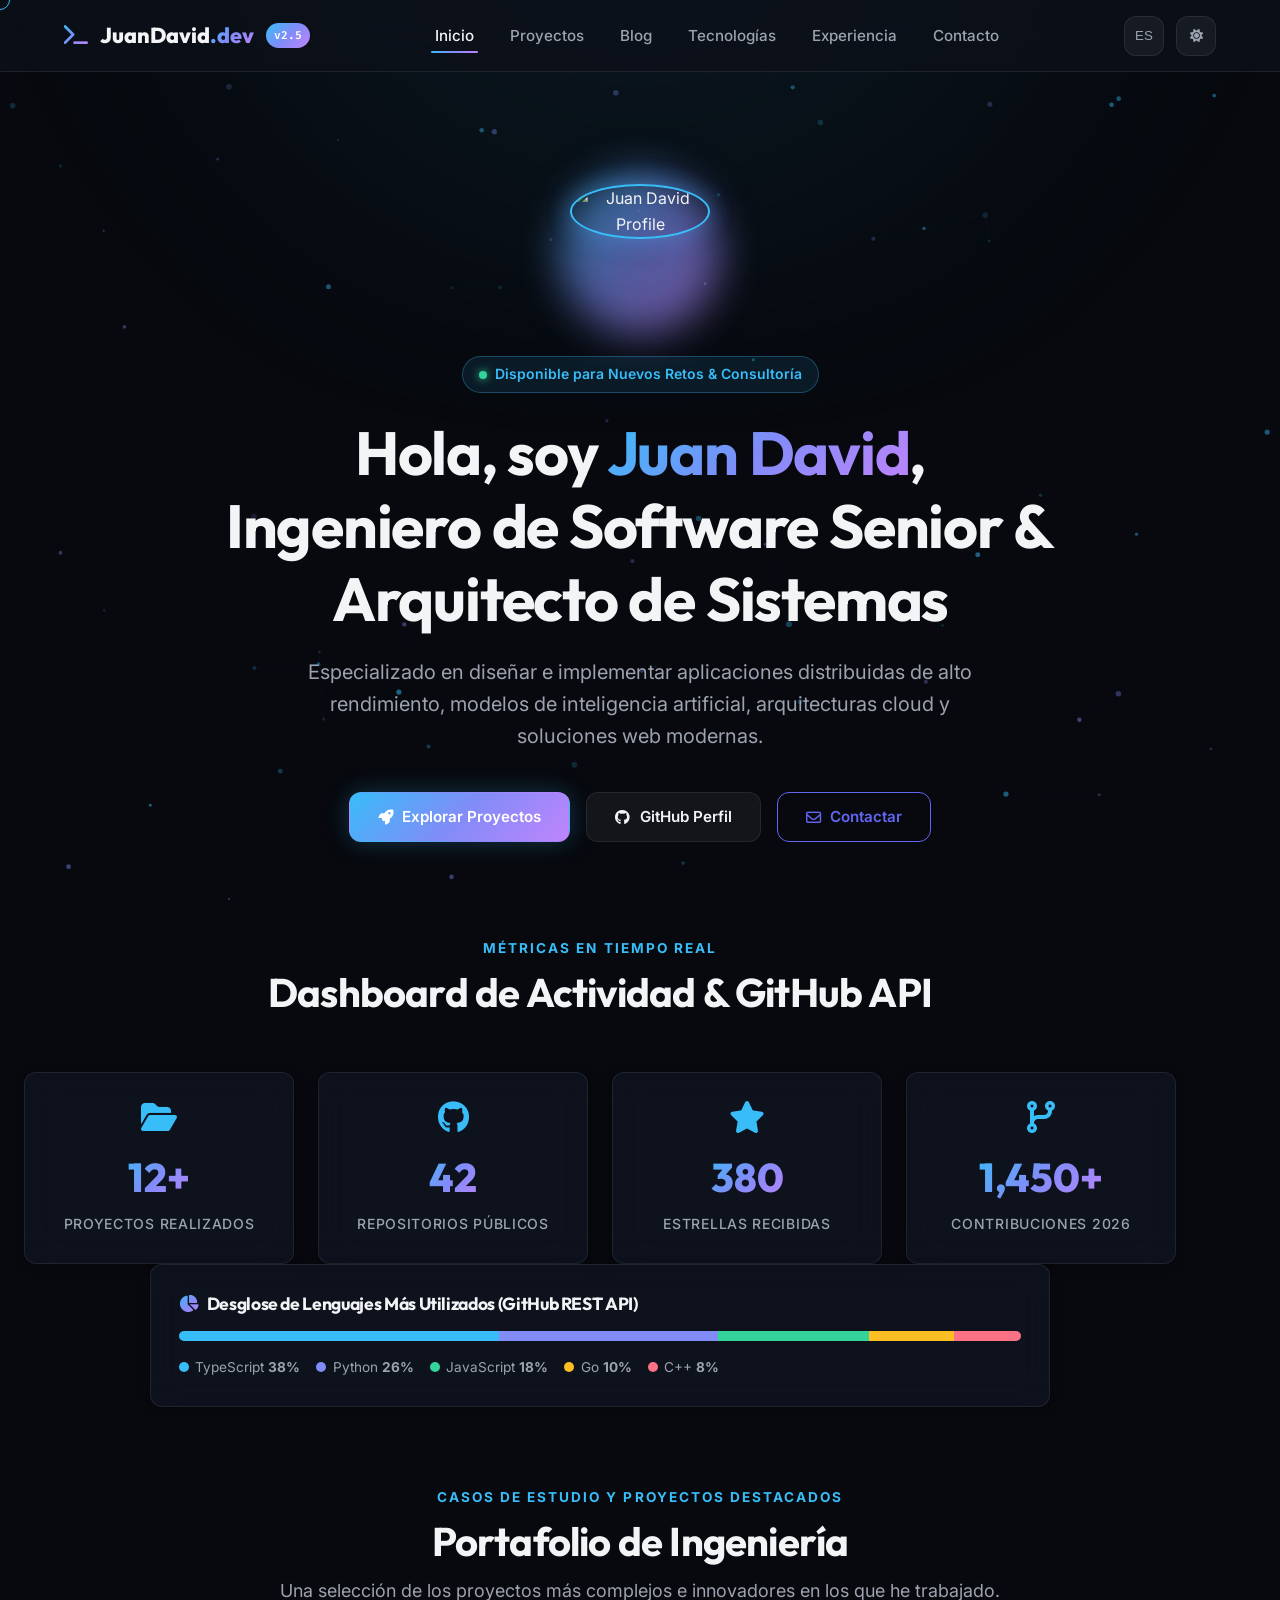
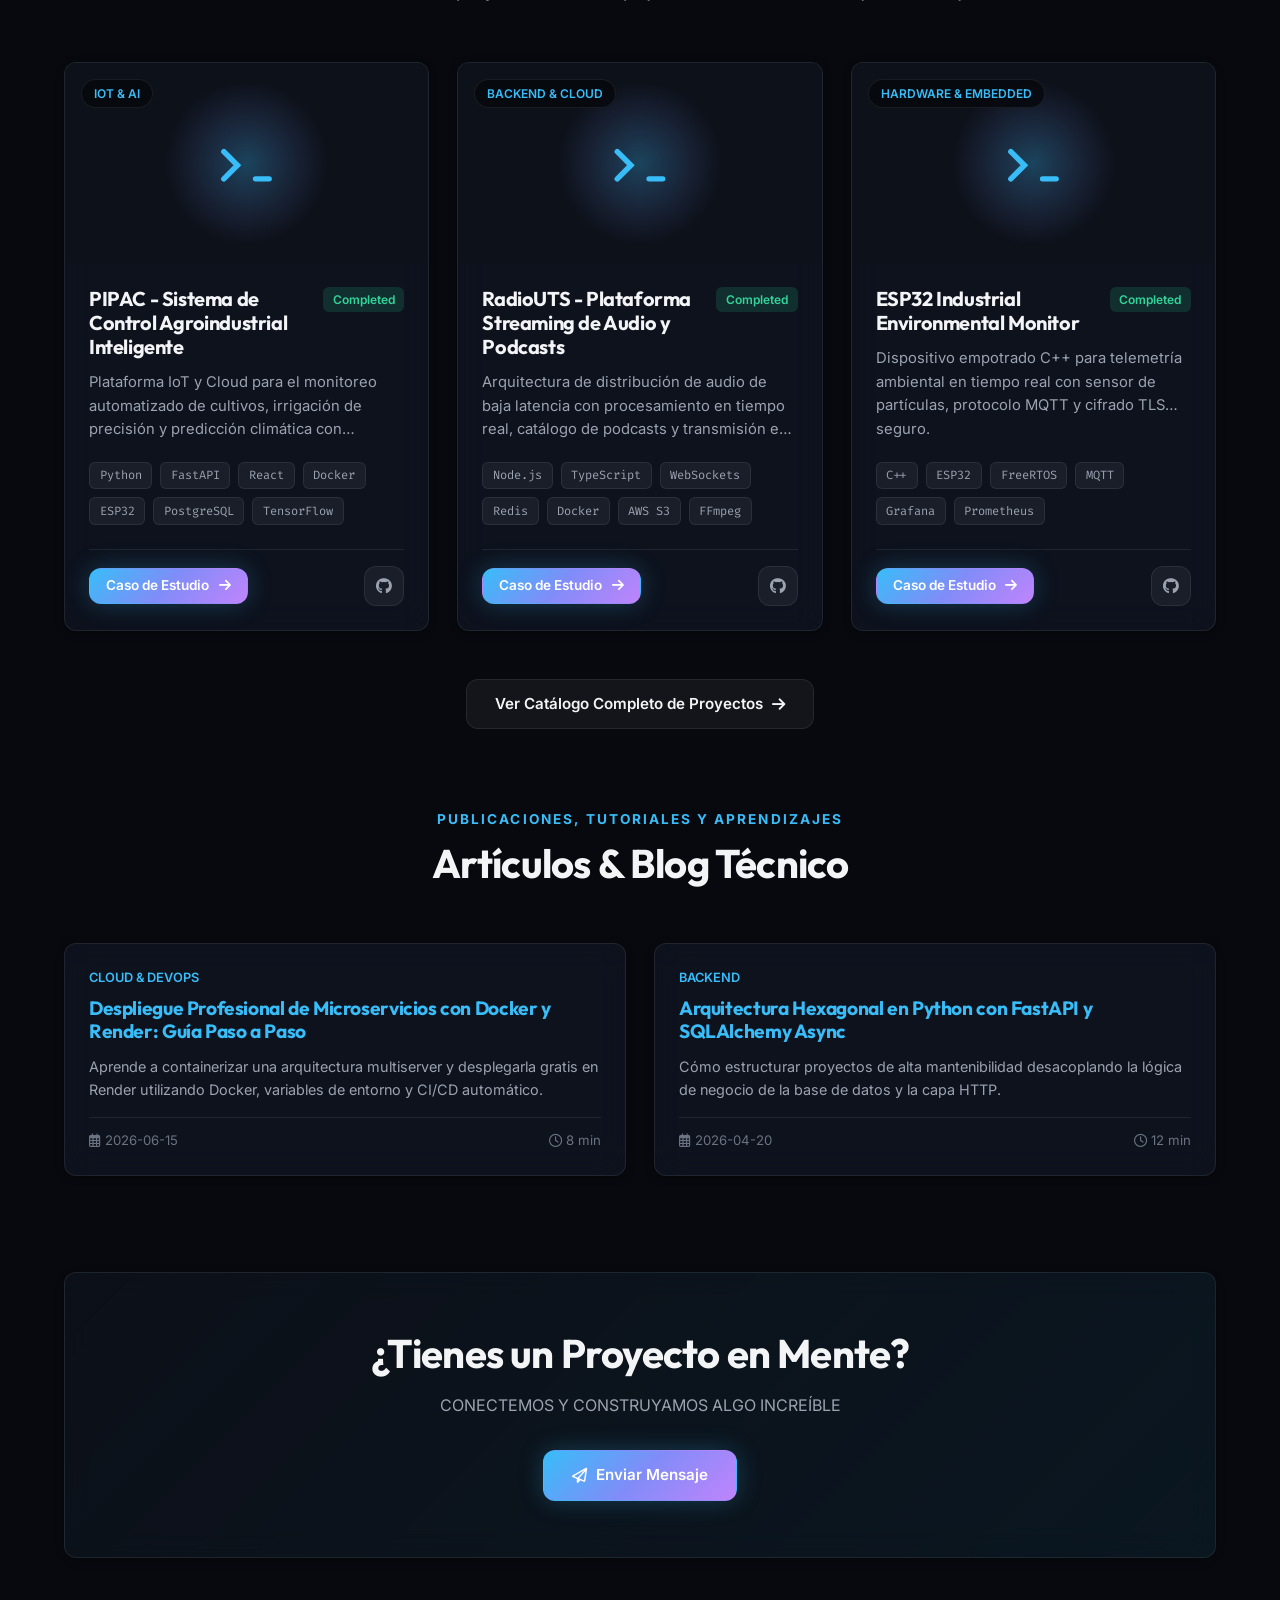
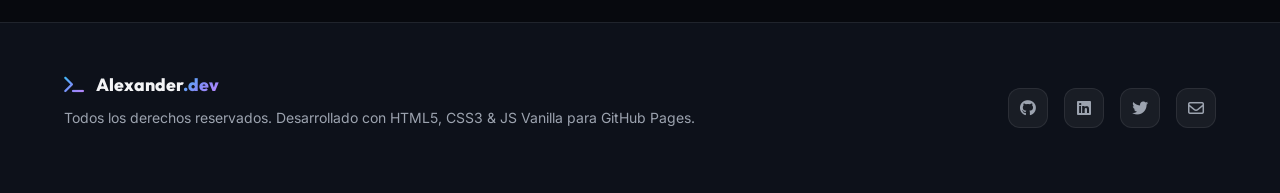
==== index.html @ 41815d00 "feat: initial release of static portfolio and tech blog for GitHub Pages" ====
<!DOCTYPE html>
<html lang="es" data-theme="dark">
<head>
  <meta charset="UTF-8">
  <meta name="viewport" content="width=device-width, initial-scale=1.0">
  <title>Juan David | Senior Software Engineer & AI Architect</title>
  <meta name="description" content="Portafolio profesional de Ingeniería de Software, Inteligencia Artificial, Desarrollo Web, Cloud y DevOps. Proyectos destacados y blog técnico.">
  <meta name="keywords" content="Software Engineer, Artificial Intelligence, Web Development, Python, FastAPI, Docker, TypeScript, GitHub Pages">
  <meta name="author" content="Juan David">
  <link rel="canonical" href="https://juandavid-dev-lang.github.io/">

  <!-- Open Graph / Social Media -->
  <meta property="og:type" content="website">
  <meta property="og:url" content="https://juandavid-dev-lang.github.io/">
  <meta property="og:title" content="Juan David | Senior Software Engineer & AI Architect">
  <meta property="og:description" content="Portafolio profesional de Ingeniería de Software, Inteligencia Artificial y Blog Técnico.">
  <meta property="og:image" content="assets/images/og-cover.png">

  <!-- Twitter Card -->
  <meta name="twitter:card" content="summary_large_image">
  <meta name="twitter:title" content="Juan David | Senior Software Engineer">
  <meta name="twitter:description" content="Portafolio profesional de Ingeniería de Software y Blog Técnico.">

  <!-- Favicon & PWA -->
  <link rel="icon" type="image/svg+xml" href="assets/images/favicon.svg">
  <link rel="manifest" href="manifest.json">
  <meta name="theme-color" content="#07090e">

  <!-- Stylesheets -->
  <link rel="stylesheet" href="assets/css/main.css">
  <link rel="stylesheet" href="assets/css/components.css">
  <link rel="stylesheet" href="assets/css/animations.css">
  <link rel="stylesheet" href="https://cdnjs.cloudflare.com/ajax/libs/font-awesome/6.5.1/css/all.min.css">
</head>
<body>
  <!-- Interactive Canvas & Glow Background -->
  <canvas id="bg-canvas"></canvas>
  <div class="aurora-bg"></div>
  <div class="custom-cursor"></div>
  <div class="reading-progress-bar"></div>

  <!-- Header / Navbar -->
  <header class="navbar">
    <div class="container">
      <a href="index.html" class="nav-brand">
        <i class="fas fa-terminal text-gradient"></i>
        <span>JuanDavid<span class="text-gradient">.dev</span></span>
        <span class="brand-badge">v2.5</span>
      </a>

      <nav>
        <ul class="nav-menu">
          <li><a href="index.html" class="nav-link active" data-i18n="nav_home">Inicio</a></li>
          <li><a href="proyectos.html" class="nav-link" data-i18n="nav_projects">Proyectos</a></li>
          <li><a href="blog.html" class="nav-link" data-i18n="nav_blog">Blog</a></li>
          <li><a href="tecnologias.html" class="nav-link" data-i18n="nav_tech">Tecnologías</a></li>
          <li><a href="experiencia.html" class="nav-link" data-i18n="nav_experience">Experiencia</a></li>
          <li><a href="contacto.html" class="nav-link" data-i18n="nav_contact">Contacto</a></li>
        </ul>
      </nav>

      <div class="nav-actions">
        <button class="icon-btn lang-toggle" aria-label="Cambiar Idioma">
          <span class="lang-code">ES</span>
        </button>
        <button class="icon-btn theme-toggle" aria-label="Cambiar Tema">
          <i class="fas fa-sun"></i>
        </button>
        <button class="icon-btn mobile-toggle" aria-label="Menú Móvil">
          <i class="fas fa-bars"></i>
        </button>
      </div>
    </div>
  </header>

  <!-- Main Content Area -->
  <main class="main-content">
    <!-- Hero Section -->
    <section class="hero container">
      <div class="hero-profile-wrapper">
        <div class="hero-avatar-glow"></div>
        <img src="https://avatars.githubusercontent.com/u/152912444?v=4" alt="Juan David Profile" class="hero-avatar">
      </div>

      <div class="hero-badge">
        <span class="status-dot"></span>
        <span data-i18n="hero_badge">Disponible para Nuevos Retos & Consultoría</span>
      </div>

      <h1>
        <span data-i18n="hero_greeting">Hola, soy</span> <span class="text-gradient">Juan David</span>,<br>
        <span data-i18n="hero_role">Ingeniero de Software Senior & Arquitecto AI</span>
      </h1>

      <p class="lead" data-i18n="hero_description">
        Especializado en diseñar e implementar aplicaciones distribuidas de alto rendimiento, modelos de inteligencia artificial, arquitecturas cloud y soluciones web modernas.
      </p>

      <div class="btn-group">
        <a href="proyectos.html" class="btn btn-primary">
          <i class="fas fa-rocket"></i>
          <span data-i18n="btn_projects">Explorar Proyectos</span>
        </a>
        <a href="https://github.com" target="_blank" rel="noopener" class="btn btn-secondary">
          <i class="fab fa-github"></i>
          <span data-i18n="btn_github">GitHub Perfil</span>
        </a>
        <a href="contacto.html" class="btn btn-outline">
          <i class="far fa-envelope"></i>
          <span data-i18n="btn_contact">Contactar</span>
        </a>
      </div>
    </section>

    <!-- Stats Dashboard Section -->
    <section class="container stats-dashboard">
      <div class="section-header reveal">
        <span class="subtitle">Métricas en Tiempo Real</span>
        <h2>Dashboard de Actividad & GitHub API</h2>
      </div>

      <div class="grid-4 mb-4">
        <div class="glass-panel stat-card glow-card reveal reveal-delay-1">
          <i class="fas fa-folder-open stat-icon"></i>
          <div class="stat-number" id="stat-projects-count">12+</div>
          <div class="stat-label" data-i18n="stats_projects">Proyectos Realizados</div>
        </div>

        <div class="glass-panel stat-card glow-card reveal reveal-delay-2">
          <i class="fab fa-github stat-icon"></i>
          <div class="stat-number" id="stat-repos-count">--</div>
          <div class="stat-label" data-i18n="stats_repos">Repositorios Públicos</div>
        </div>

        <div class="glass-panel stat-card glow-card reveal reveal-delay-3">
          <i class="fas fa-star stat-icon"></i>
          <div class="stat-number" id="stat-stars-count">--</div>
          <div class="stat-label">Estrellas Recibidas</div>
        </div>

        <div class="glass-panel stat-card glow-card reveal">
          <i class="fas fa-code-branch stat-icon"></i>
          <div class="stat-number">1,450+</div>
          <div class="stat-label" data-i18n="stats_contributions">Contribuciones 2026</div>
        </div>
      </div>

      <!-- Language Chart Widget -->
      <div class="glass-panel reveal" style="padding: 1.75rem; max-width: 900px; margin: 0 auto;">
        <h3 style="font-size: 1.1rem; margin-bottom: 1rem; display: flex; align-items: center; gap: 0.5rem;">
          <i class="fas fa-chart-pie text-gradient"></i>
          Desglose de Lenguajes Más Utilizados (GitHub REST API)
        </h3>
        <div id="github-lang-chart">
          <div style="text-align: center; color: var(--text-muted); padding: 1rem;">Cargando datos de GitHub API...</div>
        </div>
      </div>
    </section>

    <!-- Featured Projects Section -->
    <section class="container" style="margin-top: 5rem;">
      <div class="section-header reveal">
        <span class="subtitle" data-i18n="projects_subtitle">CASOS DE ESTUDIO Y PROYECTOS DESTACADOS</span>
        <h2 data-i18n="projects_title">Proyectos Destacados</h2>
        <p>Una selección de los proyectos más complejos e innovadores en los que he trabajado.</p>
      </div>

      <div id="featured-projects-container" class="grid-3">
        <!-- Rendered by app.js -->
      </div>

      <div style="text-align: center; margin-top: 3rem;">
        <a href="proyectos.html" class="btn btn-secondary">
          <span>Ver Catálogo Completo de Proyectos</span>
          <i class="fas fa-arrow-right"></i>
        </a>
      </div>
    </section>

    <!-- Recent Blog Articles Section -->
    <section class="container" style="margin-top: 5rem;">
      <div class="section-header reveal">
        <span class="subtitle" data-i18n="blog_subtitle">PUBLICACIONES, TUTORIALES Y APRENDIZAJES</span>
        <h2 data-i18n="blog_title">Últimos Artículos Técnicos</h2>
      </div>

      <div id="recent-posts-container" class="grid-3">
        <!-- Rendered by app.js -->
      </div>
    </section>

    <!-- Contact Teaser Section -->
    <section class="container" style="margin-top: 6rem;">
      <div class="glass-panel glow-card reveal" style="padding: 3.5rem 2rem; text-align: center; background: linear-gradient(135deg, rgba(13,17,26,0.9), rgba(56,189,248,0.08));">
        <h2 style="margin-bottom: 1rem;" data-i18n="contact_title">¿Tienes un Proyecto en Mente?</h2>
        <p style="max-width: 600px; margin: 0 auto 2rem auto;" data-i18n="contact_subtitle">
          Estoy disponible para consultoría técnica, desarrollo de arquitectura de software y colaboraciones.
        </p>
        <a href="contacto.html" class="btn btn-primary">
          <i class="far fa-paper-plane"></i>
          <span>Enviar Mensaje</span>
        </a>
      </div>
    </section>
  </main>

  <!-- Footer -->
  <footer class="footer">
    <div class="container footer-content">
      <div>
        <a href="index.html" class="nav-brand" style="font-size: 1.1rem;">
          <i class="fas fa-terminal text-gradient"></i>
          <span>Alexander<span class="text-gradient">.dev</span></span>
        </a>
        <p style="font-size: 0.875rem; margin-top: 0.5rem;" data-i18n="footer_rights">
          Todos los derechos reservados. Desarrollado con HTML5, CSS3 & JS Vanilla para GitHub Pages.
        </p>
      </div>

      <div class="social-links">
        <a href="https://github.com" target="_blank" class="icon-btn" aria-label="GitHub"><i class="fab fa-github"></i></a>
        <a href="https://linkedin.com" target="_blank" class="icon-btn" aria-label="LinkedIn"><i class="fab fa-linkedin"></i></a>
        <a href="https://twitter.com" target="_blank" class="icon-btn" aria-label="Twitter"><i class="fab fa-twitter"></i></a>
        <a href="mailto:alexander.dev@example.com" class="icon-btn" aria-label="Email"><i class="far fa-envelope"></i></a>
      </div>
    </div>
  </footer>

  <button class="back-to-top" aria-label="Volver arriba">
    <i class="fas fa-arrow-up"></i>
  </button>

  <!-- Scripts -->
  <script src="https://cdn.jsdelivr.net/npm/marked/marked.min.js"></script>
  <script src="assets/js/config.js"></script>
  <script src="assets/js/theme.js"></script>
  <script src="assets/js/i18n.js"></script>
  <script src="assets/js/particles.js"></script>
  <script src="assets/js/github-api.js"></script>
  <script src="assets/js/content-loader.js"></script>
  <script src="assets/js/search-filter.js"></script>
  <script src="assets/js/ui-effects.js"></script>
  <script src="assets/js/app.js"></script>
</body>
</html>
---- assets/css/main.css ----
/* ==========================================================================
   Antigravity Engine - Main Design System & Tokens
   Inspirado en Vercel, Raycast, Linear & GitHub
   ========================================================================== */

/* --- Fonts Import --- */
@import url('https://fonts.googleapis.com/css2?family=Fira+Code:wght@400;500;600&family=Inter:wght@300;400;500;600;700;800&family=Outfit:wght@400;600;700;800&display=swap');

/* --- Root Color Palette & Variables --- */
:root {
  /* Colors - Dark Mode (Default) */
  --bg-primary: #07090e;
  --bg-secondary: #0d111a;
  --bg-tertiary: #141a29;
  --bg-card: rgba(17, 24, 39, 0.65);
  --bg-card-hover: rgba(26, 36, 56, 0.85);
  --bg-glass: rgba(13, 17, 26, 0.75);
  
  --text-primary: #f3f4f6;
  --text-secondary: #9ca3af;
  --text-muted: #6b7280;
  --text-inverse: #0b0f19;

  --accent-cyan: #38bdf8;
  --accent-purple: #818cf8;
  --accent-indigo: #6366f1;
  --accent-emerald: #34d399;
  --accent-amber: #fbbf24;
  --accent-rose: #fb7185;

  /* Gradients */
  --gradient-brand: linear-gradient(135deg, #38bdf8 0%, #818cf8 50%, #c084fc 100%);
  --gradient-aurora: linear-gradient(135deg, rgba(56, 189, 248, 0.15), rgba(129, 140, 248, 0.15), rgba(192, 132, 252, 0.1));
  --gradient-dark: linear-gradient(180deg, rgba(13, 17, 26, 0.9) 0%, rgba(7, 9, 14, 0.95) 100%);
  --gradient-glow: radial-gradient(circle at 50% 0%, rgba(56, 189, 248, 0.25), transparent 70%);

  /* Borders & Shadows */
  --border-color: rgba(255, 255, 255, 0.08);
  --border-hover: rgba(56, 189, 248, 0.4);
  --border-accent: rgba(129, 140, 248, 0.3);
  
  --shadow-sm: 0 2px 8px rgba(0, 0, 0, 0.3);
  --shadow-md: 0 8px 24px rgba(0, 0, 0, 0.4);
  --shadow-lg: 0 16px 40px rgba(0, 0, 0, 0.5);
  --shadow-glow: 0 0 25px rgba(56, 189, 248, 0.25);
  --shadow-purple-glow: 0 0 30px rgba(129, 140, 248, 0.2);

  /* Typography */
  --font-sans: 'Inter', system-ui, -apple-system, BlinkMacSystemFont, 'Segoe UI', Roboto, sans-serif;
  --font-heading: 'Outfit', var(--font-sans);
  --font-mono: 'Fira Code', monospace;

  /* Transitions & Spacing */
  --transition-fast: 0.15s cubic-bezier(0.4, 0, 0.2, 1);
  --transition-normal: 0.3s cubic-bezier(0.4, 0, 0.2, 1);
  --transition-slow: 0.5s cubic-bezier(0.4, 0, 0.2, 1);

  --radius-sm: 6px;
  --radius-md: 12px;
  --radius-lg: 20px;
  --radius-full: 9999px;

  --max-width: 1200px;
  --header-height: 72px;
}

/* Light Theme Overrides */
[data-theme="light"] {
  --bg-primary: #f8fafc;
  --bg-secondary: #f1f5f9;
  --bg-tertiary: #e2e8f0;
  --bg-card: rgba(255, 255, 255, 0.85);
  --bg-card-hover: rgba(255, 255, 255, 0.98);
  --bg-glass: rgba(255, 255, 255, 0.85);

  --text-primary: #0f172a;
  --text-secondary: #475569;
  --text-muted: #64748b;
  --text-inverse: #f8fafc;

  --border-color: rgba(0, 0, 0, 0.08);
  --border-hover: rgba(56, 189, 248, 0.6);
  --shadow-sm: 0 2px 8px rgba(0, 0, 0, 0.05);
  --shadow-md: 0 8px 24px rgba(0, 0, 0, 0.08);
  --shadow-lg: 0 16px 40px rgba(0, 0, 0, 0.12);
  --shadow-glow: 0 0 25px rgba(56, 189, 248, 0.15);
}

/* --- Global Reset --- */
*, *::before, *::after {
  box-sizing: border-box;
  margin: 0;
  padding: 0;
}

html {
  scroll-behavior: smooth;
  font-size: 16px;
  -webkit-text-size-adjust: 100%;
}

body {
  font-family: var(--font-sans);
  background-color: var(--bg-primary);
  color: var(--text-primary);
  line-height: 1.6;
  overflow-x: hidden;
  min-height: 100vh;
  display: flex;
  flex-direction: column;
  transition: background-color var(--transition-normal), color var(--transition-normal);
}

/* Custom Scrollbar */
::-webkit-scrollbar {
  width: 8px;
  height: 8px;
}

::-webkit-scrollbar-track {
  background: var(--bg-primary);
}

::-webkit-scrollbar-thumb {
  background: var(--bg-tertiary);
  border-radius: var(--radius-full);
}

::-webkit-scrollbar-thumb:hover {
  background: var(--accent-indigo);
}

/* Focus styles for accessibility (WCAG AA) */
:focus-visible {
  outline: 2px solid var(--accent-cyan);
  outline-offset: 4px;
}

/* --- Layout Containers --- */
.container {
  width: 100%;
  max-width: var(--max-width);
  margin: 0 auto;
  padding: 0 1.5rem;
}

.main-content {
  flex: 1;
  padding-top: calc(var(--header-height) + 2rem);
  padding-bottom: 4rem;
}

/* --- Typography --- */
h1, h2, h3, h4, h5, h6 {
  font-family: var(--font-heading);
  font-weight: 700;
  line-height: 1.2;
  color: var(--text-primary);
  letter-spacing: -0.02em;
}

h1 { font-size: clamp(2.2rem, 5vw, 3.8rem); }
h2 { font-size: clamp(1.75rem, 3.5vw, 2.5rem); }
h3 { font-size: clamp(1.3rem, 2.5vw, 1.75rem); }
h4 { font-size: 1.25rem; }

p {
  color: var(--text-secondary);
  margin-bottom: 1rem;
  font-size: 1rem;
}

a {
  color: var(--accent-cyan);
  text-decoration: none;
  transition: color var(--transition-fast);
}

a:hover {
  color: var(--accent-purple);
}

code, pre {
  font-family: var(--font-mono);
}

.text-gradient {
  background: var(--gradient-brand);
  -webkit-background-clip: text;
  -webkit-text-fill-color: transparent;
  background-clip: text;
}

.text-muted {
  color: var(--text-muted);
}

.section-header {
  text-align: center;
  max-width: 750px;
  margin: 0 auto 3.5rem auto;
}

.section-header .subtitle {
  text-transform: uppercase;
  letter-spacing: 0.15em;
  font-size: 0.85rem;
  font-weight: 700;
  color: var(--accent-cyan);
  margin-bottom: 0.5rem;
  display: block;
}

.section-header p {
  font-size: 1.125rem;
  margin-top: 0.75rem;
}

/* --- Glassmorphism Utilities --- */
.glass-panel {
  background: var(--bg-card);
  backdrop-filter: blur(16px);
  -webkit-backdrop-filter: blur(16px);
  border: 1px solid var(--border-color);
  border-radius: var(--radius-md);
  box-shadow: var(--shadow-sm);
  transition: border-color var(--transition-normal), box-shadow var(--transition-normal), transform var(--transition-normal);
}

.glass-panel:hover {
  border-color: var(--border-hover);
  box-shadow: var(--shadow-md), var(--shadow-glow);
}

/* Grid Layouts */
.grid-2 {
  display: grid;
  grid-template-columns: repeat(auto-fit, minmax(320px, 1fr));
  gap: 1.75rem;
}

.grid-3 {
  display: grid;
  grid-template-columns: repeat(auto-fit, minmax(300px, 1fr));
  gap: 1.75rem;
}

.grid-4 {
  display: grid;
  grid-template-columns: repeat(auto-fit, minmax(240px, 1fr));
  gap: 1.5rem;
}

/* Responsive adjustments */
@media (max-width: 768px) {
  :root {
    --header-height: 64px;
  }
  .container {
    padding: 0 1rem;
  }
  .grid-2, .grid-3, .grid-4 {
    grid-template-columns: 1fr;
  }
}
---- assets/css/components.css ----
/* ==========================================================================
   Antigravity Engine - UI Component Styles
   ========================================================================== */

/* --- Navbar / Header --- */
.navbar {
  position: fixed;
  top: 0;
  left: 0;
  width: 100%;
  height: var(--header-height);
  z-index: 1000;
  background: var(--bg-glass);
  backdrop-filter: blur(20px);
  -webkit-backdrop-filter: blur(20px);
  border-bottom: 1px solid var(--border-color);
  transition: all var(--transition-normal);
}

.navbar .container {
  display: flex;
  align-items: center;
  justify-content: space-between;
  height: 100%;
}

.nav-brand {
  display: flex;
  align-items: center;
  gap: 0.75rem;
  font-family: var(--font-heading);
  font-weight: 800;
  font-size: 1.35rem;
  color: var(--text-primary);
}

.nav-brand .brand-badge {
  background: var(--gradient-brand);
  color: #fff;
  font-size: 0.7rem;
  padding: 0.2rem 0.5rem;
  border-radius: var(--radius-full);
  font-family: var(--font-mono);
  font-weight: 600;
}

.nav-menu {
  display: flex;
  align-items: center;
  gap: 1.75rem;
  list-style: none;
}

.nav-link {
  color: var(--text-secondary);
  font-weight: 500;
  font-size: 0.95rem;
  padding: 0.5rem 0.25rem;
  position: relative;
  transition: color var(--transition-fast);
}

.nav-link:hover, .nav-link.active {
  color: var(--text-primary);
}

.nav-link::after {
  content: '';
  position: absolute;
  bottom: 0;
  left: 0;
  width: 0%;
  height: 2px;
  background: var(--gradient-brand);
  transition: width var(--transition-fast);
  border-radius: var(--radius-full);
}

.nav-link.active::after, .nav-link:hover::after {
  width: 100%;
}

.nav-actions {
  display: flex;
  align-items: center;
  gap: 0.75rem;
}

.icon-btn {
  background: rgba(255, 255, 255, 0.05);
  border: 1px solid var(--border-color);
  color: var(--text-secondary);
  width: 40px;
  height: 40px;
  border-radius: var(--radius-md);
  display: flex;
  align-items: center;
  justify-content: center;
  cursor: pointer;
  transition: all var(--transition-fast);
}

.icon-btn:hover {
  background: rgba(255, 255, 255, 0.1);
  color: var(--accent-cyan);
  border-color: var(--border-hover);
  transform: translateY(-2px);
}

.mobile-toggle {
  display: none;
}

/* --- Hero Section --- */
.hero {
  padding: 5rem 0 3rem 0;
  position: relative;
  overflow: hidden;
  text-align: center;
}

.hero-profile-wrapper {
  position: relative;
  width: 140px;
  height: 140px;
  margin: 0 auto 2rem auto;
}

.hero-avatar {
  width: 100%;
  height: 100%;
  border-radius: 50%;
  object-fit: cover;
  border: 2px solid var(--accent-cyan);
  box-shadow: var(--shadow-glow), var(--shadow-purple-glow);
  position: relative;
  z-index: 2;
}

.hero-avatar-glow {
  position: absolute;
  top: -10px;
  left: -10px;
  right: -10px;
  bottom: -10px;
  border-radius: 50%;
  background: var(--gradient-brand);
  filter: blur(20px);
  opacity: 0.6;
  z-index: 1;
  animation: pulse-glow 4s ease-in-out infinite alternate;
}

.hero-badge {
  display: inline-flex;
  align-items: center;
  gap: 0.5rem;
  padding: 0.4rem 1rem;
  background: rgba(56, 189, 248, 0.1);
  border: 1px solid rgba(56, 189, 248, 0.3);
  border-radius: var(--radius-full);
  color: var(--accent-cyan);
  font-size: 0.875rem;
  font-weight: 600;
  margin-bottom: 1.5rem;
}

.hero-badge .status-dot {
  width: 8px;
  height: 8px;
  background-color: var(--accent-emerald);
  border-radius: 50%;
  box-shadow: 0 0 8px var(--accent-emerald);
  animation: pulse 2s infinite;
}

.hero h1 {
  max-width: 900px;
  margin: 0 auto 1.25rem auto;
}

.hero p.lead {
  font-size: 1.25rem;
  max-width: 720px;
  margin: 0 auto 2.5rem auto;
  color: var(--text-secondary);
}

.btn-group {
  display: flex;
  align-items: center;
  justify-content: center;
  gap: 1rem;
  flex-wrap: wrap;
}

/* --- Buttons --- */
.btn {
  display: inline-flex;
  align-items: center;
  justify-content: center;
  gap: 0.6rem;
  padding: 0.75rem 1.75rem;
  border-radius: var(--radius-md);
  font-weight: 600;
  font-size: 0.95rem;
  cursor: pointer;
  transition: all var(--transition-fast);
  border: 1px solid transparent;
}

.btn-primary {
  background: var(--gradient-brand);
  color: #fff;
  box-shadow: var(--shadow-glow);
}

.btn-primary:hover {
  transform: translateY(-2px);
  box-shadow: 0 0 35px rgba(56, 189, 248, 0.45);
  color: #fff;
}

.btn-secondary {
  background: rgba(255, 255, 255, 0.05);
  border-color: var(--border-color);
  color: var(--text-primary);
}

.btn-secondary:hover {
  background: rgba(255, 255, 255, 0.1);
  border-color: var(--border-hover);
  color: var(--accent-cyan);
  transform: translateY(-2px);
}

.btn-outline {
  background: transparent;
  border-color: var(--accent-indigo);
  color: var(--accent-indigo);
}

.btn-outline:hover {
  background: var(--accent-indigo);
  color: #fff;
}

.btn-sm {
  padding: 0.4rem 1rem;
  font-size: 0.85rem;
}

/* --- Project Cards & Repo Cards --- */
.project-card {
  position: relative;
  display: flex;
  flex-direction: column;
  height: 100%;
  overflow: hidden;
  border-radius: var(--radius-md);
}

.project-thumbnail {
  position: relative;
  width: 100%;
  height: 200px;
  overflow: hidden;
  background: var(--bg-tertiary);
}

.project-thumbnail img {
  width: 100%;
  height: 100%;
  object-fit: cover;
  transition: transform var(--transition-slow);
}

.project-card:hover .project-thumbnail img {
  transform: scale(1.06);
}

.project-category-tag {
  position: absolute;
  top: 1rem;
  left: 1rem;
  background: rgba(7, 9, 14, 0.85);
  backdrop-filter: blur(8px);
  border: 1px solid var(--border-color);
  color: var(--accent-cyan);
  padding: 0.25rem 0.75rem;
  border-radius: var(--radius-full);
  font-size: 0.75rem;
  font-weight: 600;
  text-transform: uppercase;
}

.project-content {
  padding: 1.5rem;
  display: flex;
  flex-direction: column;
  flex: 1;
}

.project-header {
  display: flex;
  align-items: flex-start;
  justify-content: space-between;
  gap: 1rem;
  margin-bottom: 0.75rem;
}

.project-title {
  font-size: 1.25rem;
  font-weight: 700;
  color: var(--text-primary);
}

.project-status {
  font-size: 0.75rem;
  padding: 0.2rem 0.6rem;
  border-radius: var(--radius-sm);
  font-weight: 600;
}

.status-completed { background: rgba(52, 211, 153, 0.15); color: var(--accent-emerald); }
.status-in-progress { background: rgba(251, 191, 36, 0.15); color: var(--accent-amber); }

.project-description {
  font-size: 0.925rem;
  color: var(--text-secondary);
  margin-bottom: 1.25rem;
  flex: 1;
  display: -webkit-box;
  -webkit-line-clamp: 3;
  -webkit-box-orient: vertical;
  overflow: hidden;
}

.project-tech-stack {
  display: flex;
  flex-wrap: wrap;
  gap: 0.5rem;
  margin-bottom: 1.5rem;
}

.tech-badge {
  background: rgba(255, 255, 255, 0.05);
  border: 1px solid var(--border-color);
  color: var(--text-secondary);
  font-size: 0.75rem;
  padding: 0.2rem 0.6rem;
  border-radius: var(--radius-sm);
  font-family: var(--font-mono);
}

.project-footer {
  display: flex;
  align-items: center;
  justify-content: space-between;
  padding-top: 1rem;
  border-top: 1px solid var(--border-color);
}

/* --- Stats Dashboard Component --- */
.stats-dashboard {
  margin: 3rem 0;
}

.stat-card {
  padding: 1.75rem;
  text-align: center;
  display: flex;
  flex-direction: column;
  align-items: center;
}

.stat-icon {
  font-size: 2rem;
  color: var(--accent-cyan);
  margin-bottom: 0.75rem;
}

.stat-number {
  font-size: 2.5rem;
  font-weight: 800;
  font-family: var(--font-heading);
  background: var(--gradient-brand);
  -webkit-background-clip: text;
  -webkit-text-fill-color: transparent;
  margin-bottom: 0.25rem;
}

.stat-label {
  font-size: 0.875rem;
  color: var(--text-secondary);
  font-weight: 500;
  text-transform: uppercase;
  letter-spacing: 0.05em;
}

/* --- Search & Filters Bar --- */
.search-filter-section {
  margin-bottom: 2.5rem;
}

.search-input-wrapper {
  position: relative;
  max-width: 600px;
  margin: 0 auto 1.5rem auto;
}

.search-input {
  width: 100%;
  padding: 1rem 1.25rem 1rem 3rem;
  background: var(--bg-card);
  border: 1px solid var(--border-color);
  border-radius: var(--radius-md);
  color: var(--text-primary);
  font-size: 1rem;
  transition: all var(--transition-fast);
}

.search-input:focus {
  border-color: var(--accent-cyan);
  box-shadow: var(--shadow-glow);
}

.search-icon {
  position: absolute;
  left: 1rem;
  top: 50%;
  transform: translateY(-50%);
  color: var(--text-muted);
  font-size: 1.2rem;
}

.filter-tags-container {
  display: flex;
  align-items: center;
  justify-content: center;
  gap: 0.6rem;
  flex-wrap: wrap;
}

.filter-tag {
  background: rgba(255, 255, 255, 0.04);
  border: 1px solid var(--border-color);
  color: var(--text-secondary);
  padding: 0.4rem 1rem;
  border-radius: var(--radius-full);
  font-size: 0.85rem;
  cursor: pointer;
  transition: all var(--transition-fast);
}

.filter-tag:hover, .filter-tag.active {
  background: var(--accent-indigo);
  color: #fff;
  border-color: var(--accent-indigo);
}

/* --- Timeline Component --- */
.timeline {
  position: relative;
  max-width: 900px;
  margin: 3rem auto;
  padding-left: 2rem;
}

.timeline::before {
  content: '';
  position: absolute;
  left: 0;
  top: 0;
  bottom: 0;
  width: 2px;
  background: linear-gradient(180deg, var(--accent-cyan), var(--accent-purple), transparent);
}

.timeline-item {
  position: relative;
  margin-bottom: 2.5rem;
}

.timeline-dot {
  position: absolute;
  left: -2rem;
  top: 0.25rem;
  transform: translateX(-50%);
  width: 14px;
  height: 14px;
  border-radius: 50%;
  background: var(--accent-cyan);
  border: 3px solid var(--bg-primary);
  box-shadow: 0 0 12px var(--accent-cyan);
}

.timeline-date {
  font-family: var(--font-mono);
  font-size: 0.85rem;
  color: var(--accent-cyan);
  margin-bottom: 0.5rem;
}

/* --- Reading Progress Bar & TOC --- */
.reading-progress-bar {
  position: fixed;
  top: var(--header-height);
  left: 0;
  height: 3px;
  background: var(--gradient-brand);
  z-index: 1001;
  width: 0%;
  transition: width 0.1s ease-out;
}

.toc-container {
  padding: 1.25rem;
  border-radius: var(--radius-md);
  margin-bottom: 2rem;
}

.toc-title {
  font-size: 1rem;
  font-weight: 700;
  margin-bottom: 0.75rem;
  color: var(--text-primary);
}

.toc-list {
  list-style: none;
  display: flex;
  flex-direction: column;
  gap: 0.5rem;
}

.toc-link {
  font-size: 0.9rem;
  color: var(--text-secondary);
}

.toc-link:hover {
  color: var(--accent-cyan);
  padding-left: 0.25rem;
}

/* --- Footer --- */
.footer {
  background: var(--bg-secondary);
  border-top: 1px solid var(--border-color);
  padding: 3rem 0;
  margin-top: auto;
}

.footer-content {
  display: flex;
  align-items: center;
  justify-content: space-between;
  flex-wrap: wrap;
  gap: 1.5rem;
}

.social-links {
  display: flex;
  gap: 1rem;
}

/* Back to Top Floating Button */
.back-to-top {
  position: fixed;
  bottom: 2rem;
  right: 2rem;
  width: 44px;
  height: 44px;
  border-radius: 50%;
  background: var(--bg-card);
  border: 1px solid var(--border-color);
  color: var(--text-primary);
  display: flex;
  align-items: center;
  justify-content: center;
  cursor: pointer;
  opacity: 0;
  visibility: hidden;
  transition: all var(--transition-normal);
  z-index: 999;
}

.back-to-top.visible {
  opacity: 1;
  visibility: visible;
}

.back-to-top:hover {
  background: var(--accent-cyan);
  color: #fff;
  transform: translateY(-4px);
  box-shadow: var(--shadow-glow);
}
---- assets/css/animations.css ----
/* ==========================================================================
   Antigravity Engine - Animations & Interactive Visual Effects
   ========================================================================== */

/* --- Background Canvas for Interactive Particles --- */
#bg-canvas {
  position: fixed;
  top: 0;
  left: 0;
  width: 100vw;
  height: 100vh;
  pointer-events: none;
  z-index: 0;
  opacity: 0.7;
}

/* --- Aurora Background Effect --- */
.aurora-bg {
  position: fixed;
  top: -20vh;
  left: 50%;
  transform: translateX(-50%);
  width: 120vw;
  height: 60vh;
  background: var(--gradient-glow);
  filter: blur(80px);
  opacity: 0.4;
  pointer-events: none;
  z-index: 0;
  animation: aurora-float 15s ease-in-out infinite alternate;
}

@keyframes aurora-float {
  0% { transform: translateX(-50%) translateY(0) scale(1); }
  50% { transform: translateX(-48%) translateY(30px) scale(1.08); }
  100% { transform: translateX(-52%) translateY(-20px) scale(0.95); }
}

/* --- Keyframe Animations --- */
@keyframes pulse-glow {
  0% { opacity: 0.4; transform: scale(0.98); }
  100% { opacity: 0.8; transform: scale(1.05); }
}

@keyframes pulse {
  0%, 100% { transform: scale(1); opacity: 1; }
  50% { transform: scale(1.3); opacity: 0.7; }
}

@keyframes float {
  0% { transform: translateY(0px); }
  50% { transform: translateY(-10px); }
  100% { transform: translateY(0px); }
}

.float-animation {
  animation: float 6s ease-in-out infinite;
}

/* --- Scroll Reveal Animations (Intersection Observer) --- */
.reveal {
  opacity: 0;
  transform: translateY(30px);
  transition: opacity 0.8s cubic-bezier(0.2, 0.8, 0.2, 1), transform 0.8s cubic-bezier(0.2, 0.8, 0.2, 1);
}

.reveal.active {
  opacity: 1;
  transform: translateY(0);
}

.reveal-delay-1 { transition-delay: 0.15s; }
.reveal-delay-2 { transition-delay: 0.3s; }
.reveal-delay-3 { transition-delay: 0.45s; }

/* --- Custom Cursor --- */
.custom-cursor {
  position: fixed;
  width: 20px;
  height: 20px;
  border: 1px solid var(--accent-cyan);
  border-radius: 50%;
  pointer-events: none;
  transform: translate(-50%, -50%);
  transition: width 0.2s, height 0.2s, background-color 0.2s, border-color 0.2s;
  z-index: 9999;
  display: none;
}

@media (pointer: fine) {
  .custom-cursor {
    display: block;
  }
}

.custom-cursor.hovering {
  width: 45px;
  height: 45px;
  background: rgba(56, 189, 248, 0.15);
  border-color: var(--accent-purple);
}

/* --- Card Glow Tracking Effect --- */
.glow-card {
  position: relative;
}

.glow-card::before {
  content: '';
  position: absolute;
  top: 0; left: 0; right: 0; bottom: 0;
  border-radius: inherit;
  padding: 1px;
  background: radial-gradient(400px circle at var(--mouse-x, 50%) var(--mouse-y, 50%), rgba(56, 189, 248, 0.5), transparent 80%);
  -webkit-mask: linear-gradient(#fff 0 0) content-box, linear-gradient(#fff 0 0);
  -webkit-mask-composite: xor;
  mask-composite: exclude;
  pointer-events: none;
  opacity: 0;
  transition: opacity 0.3s;
}

.glow-card:hover::before {
  opacity: 1;
}
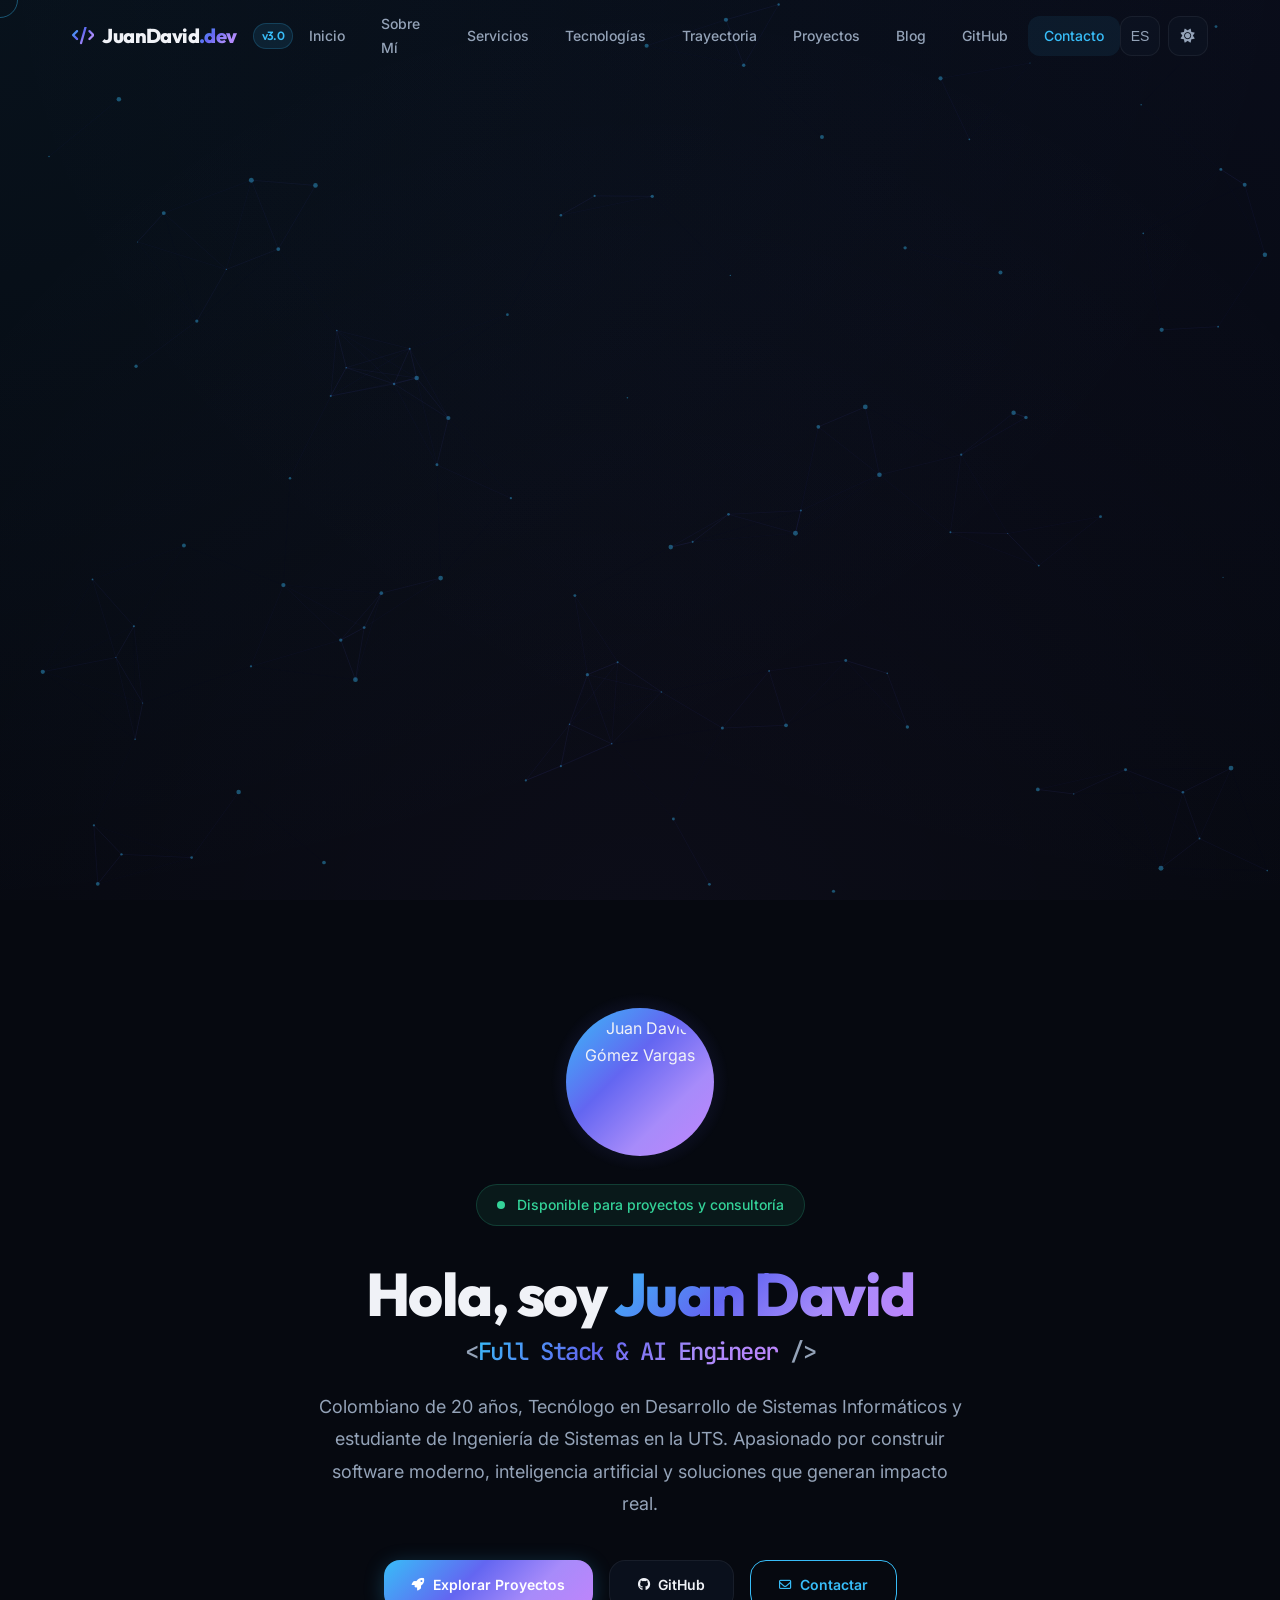
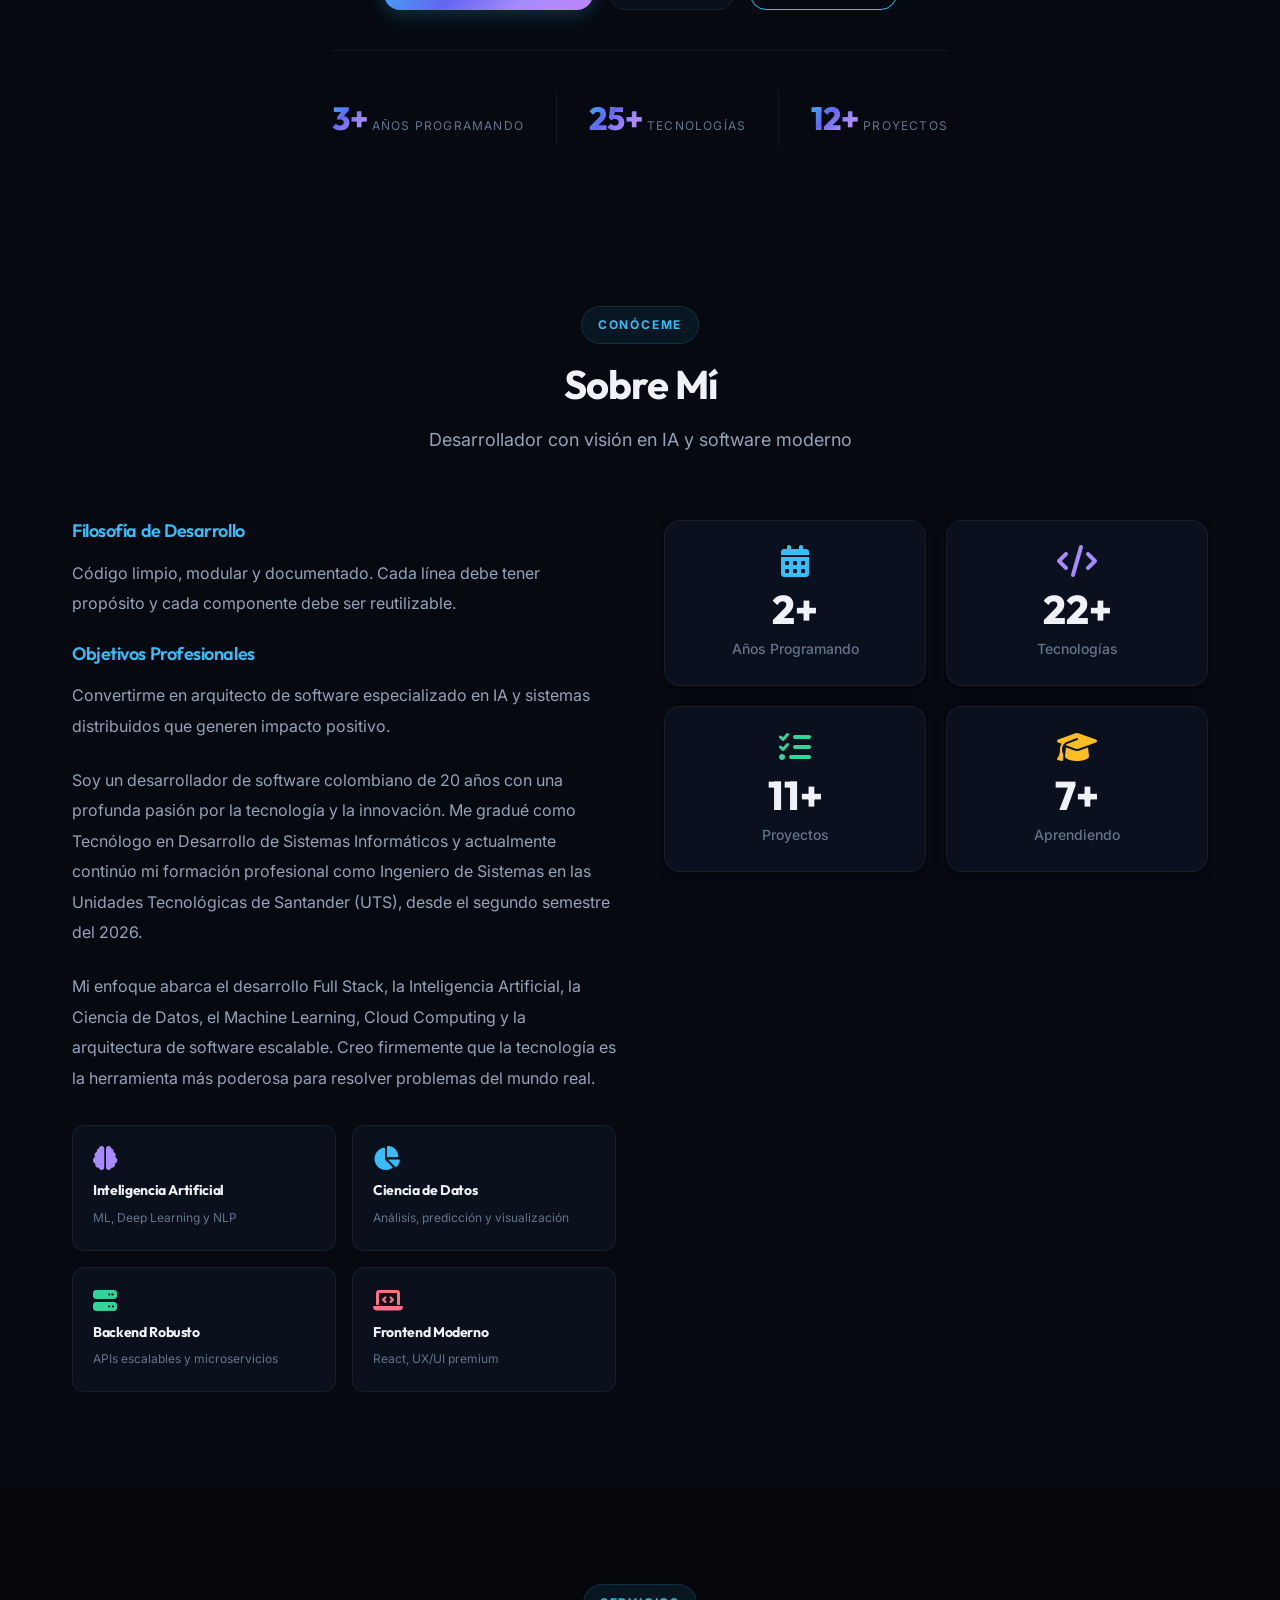
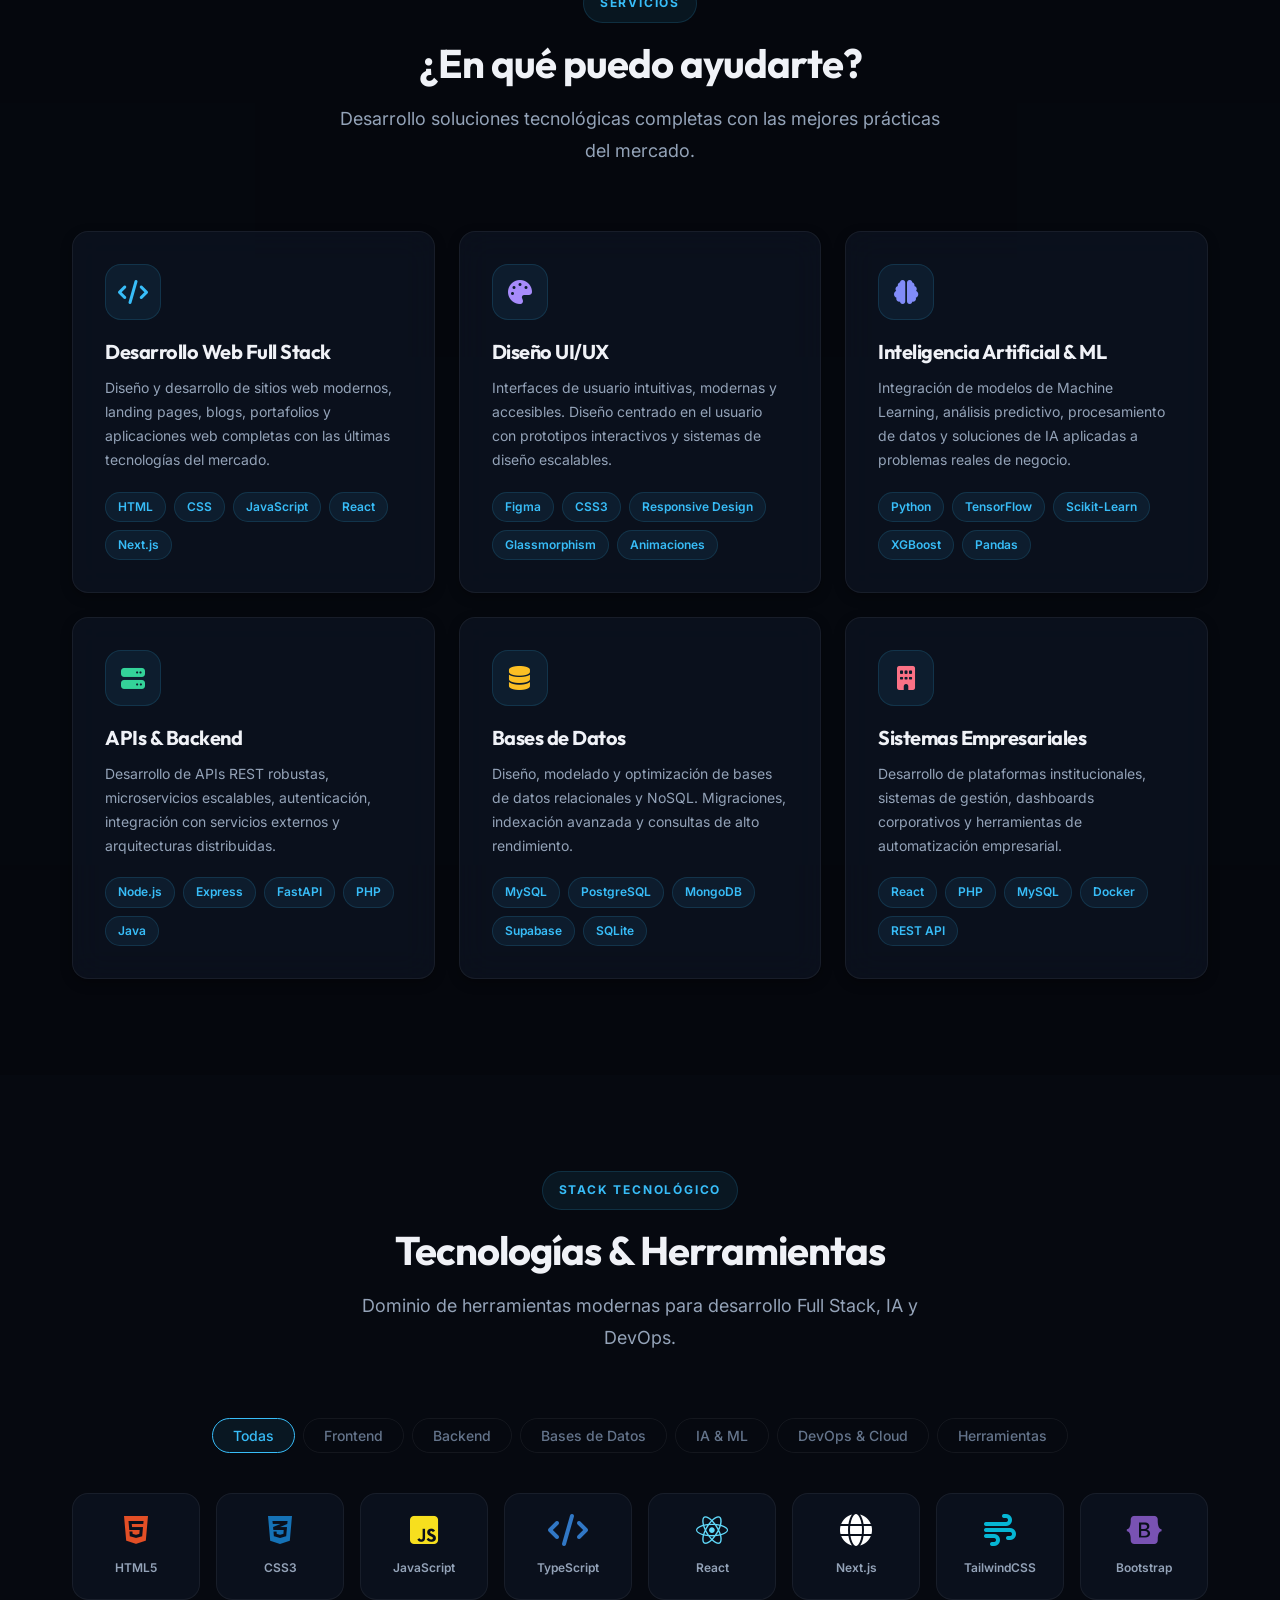
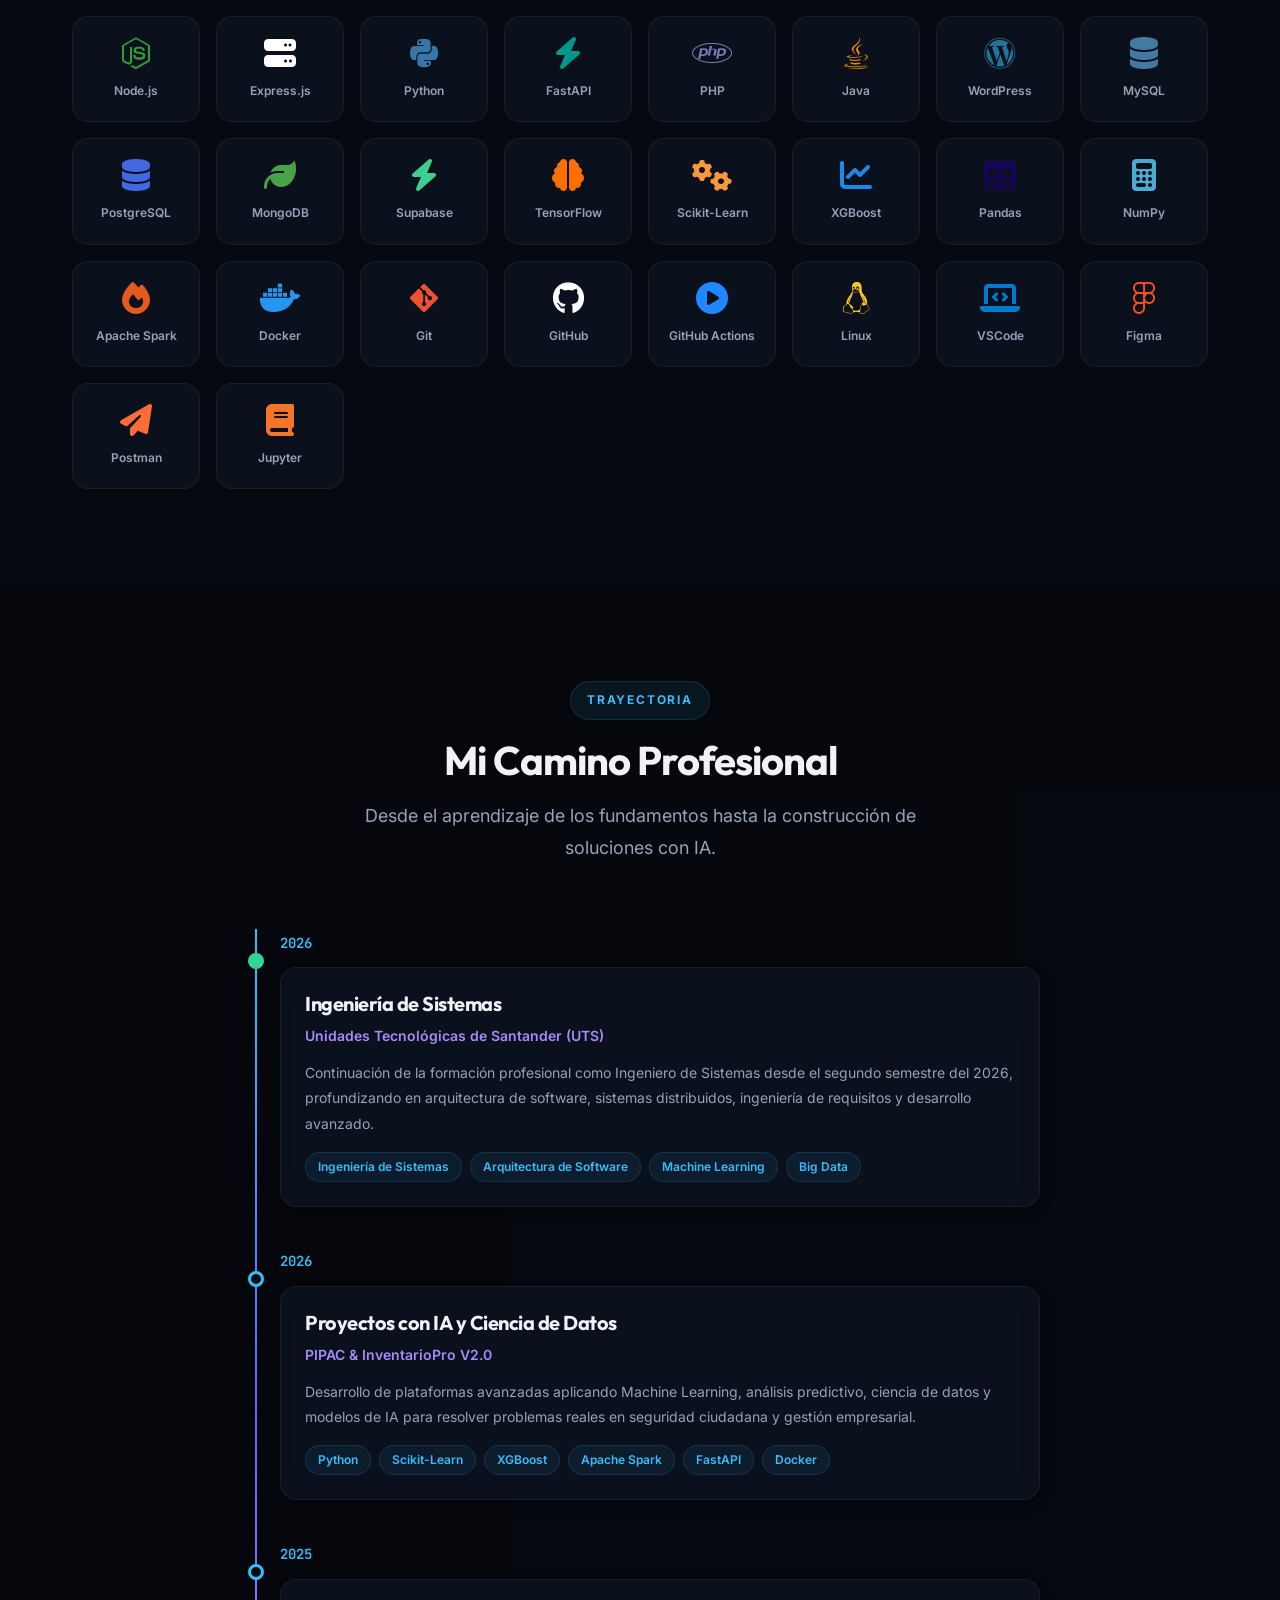
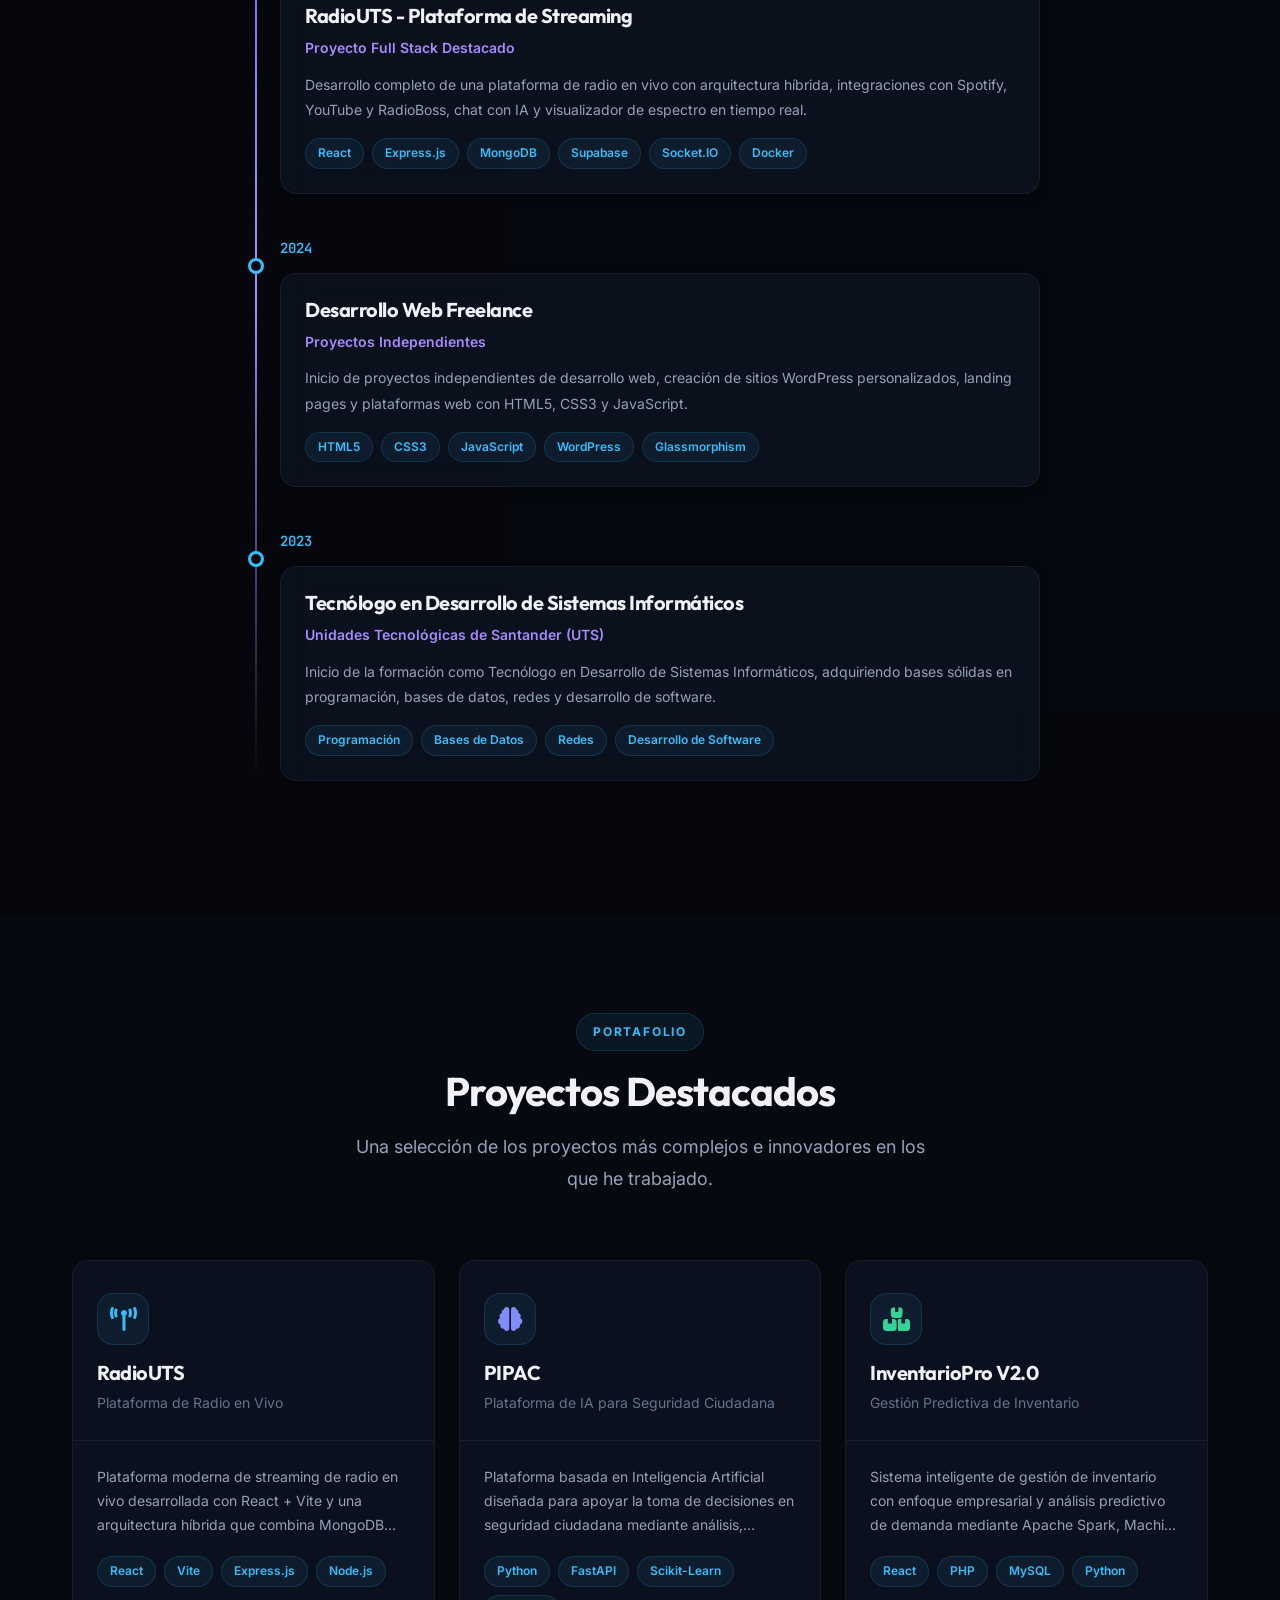
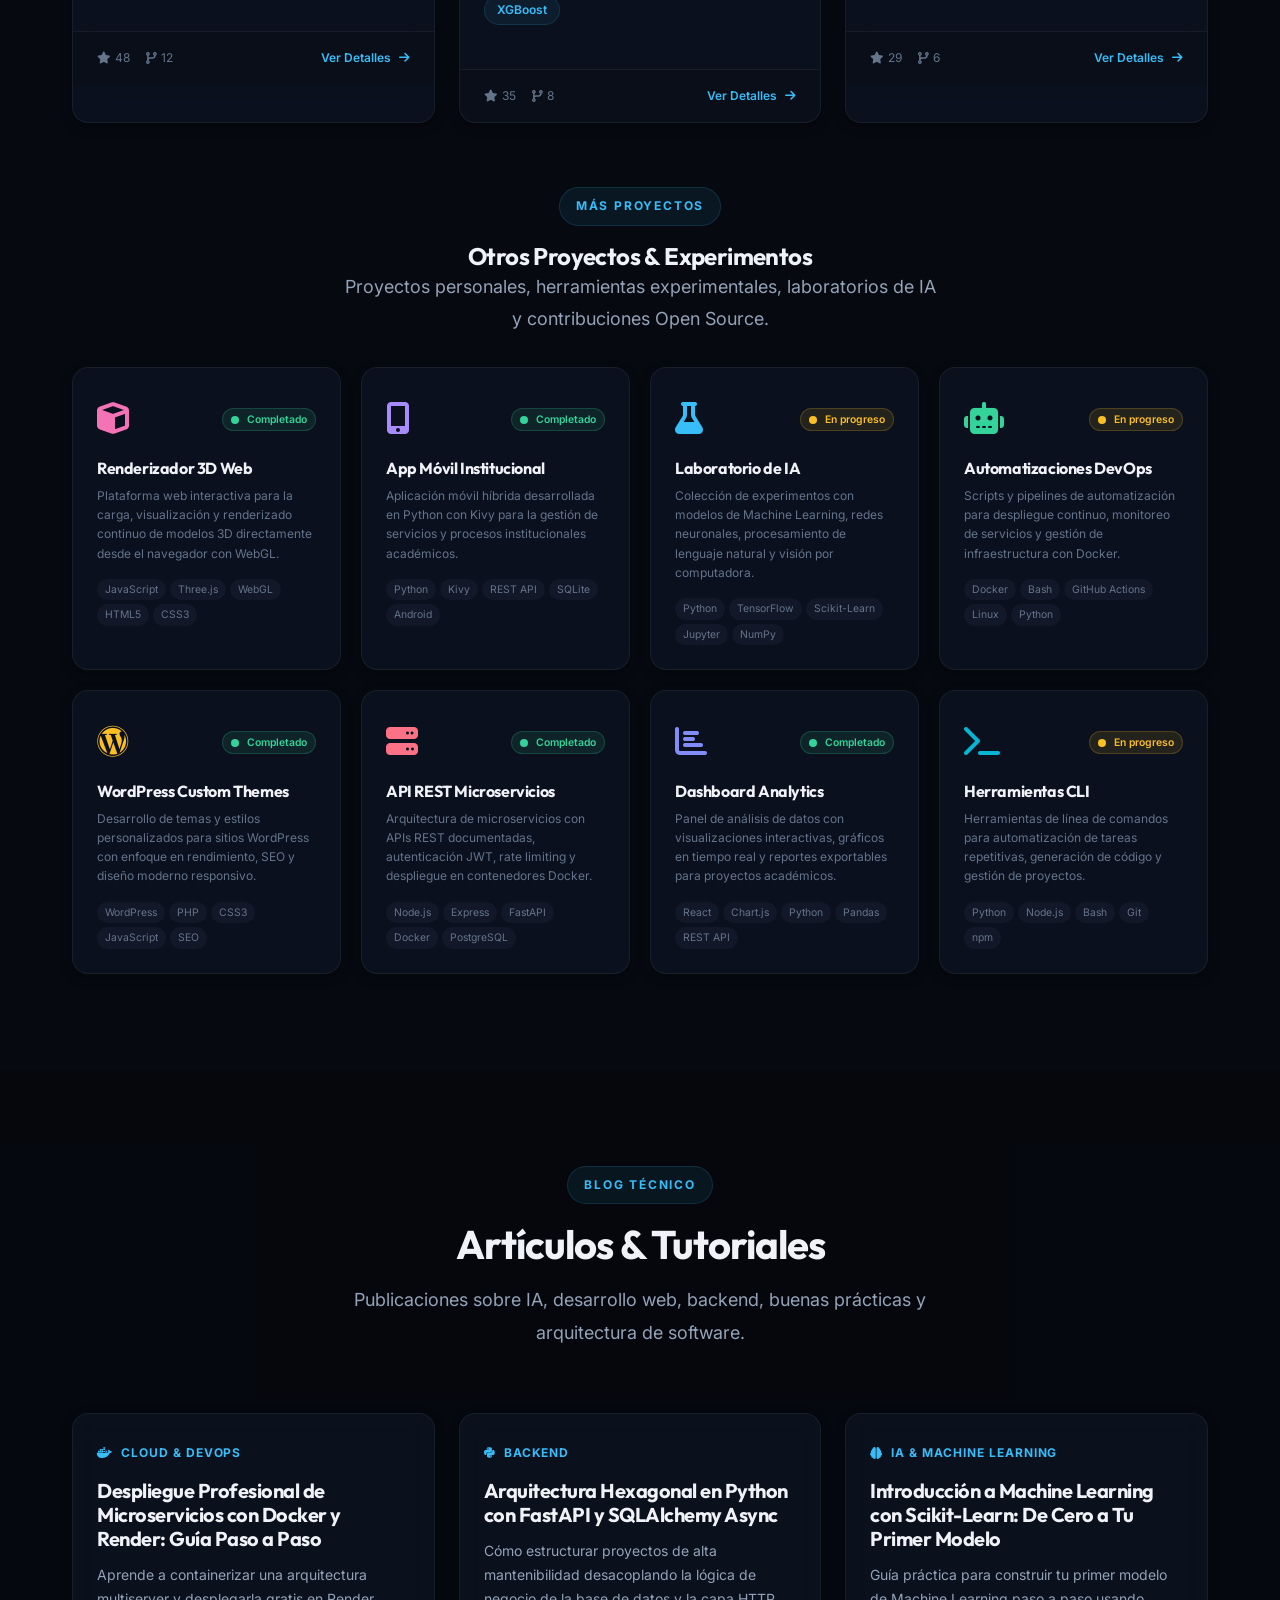
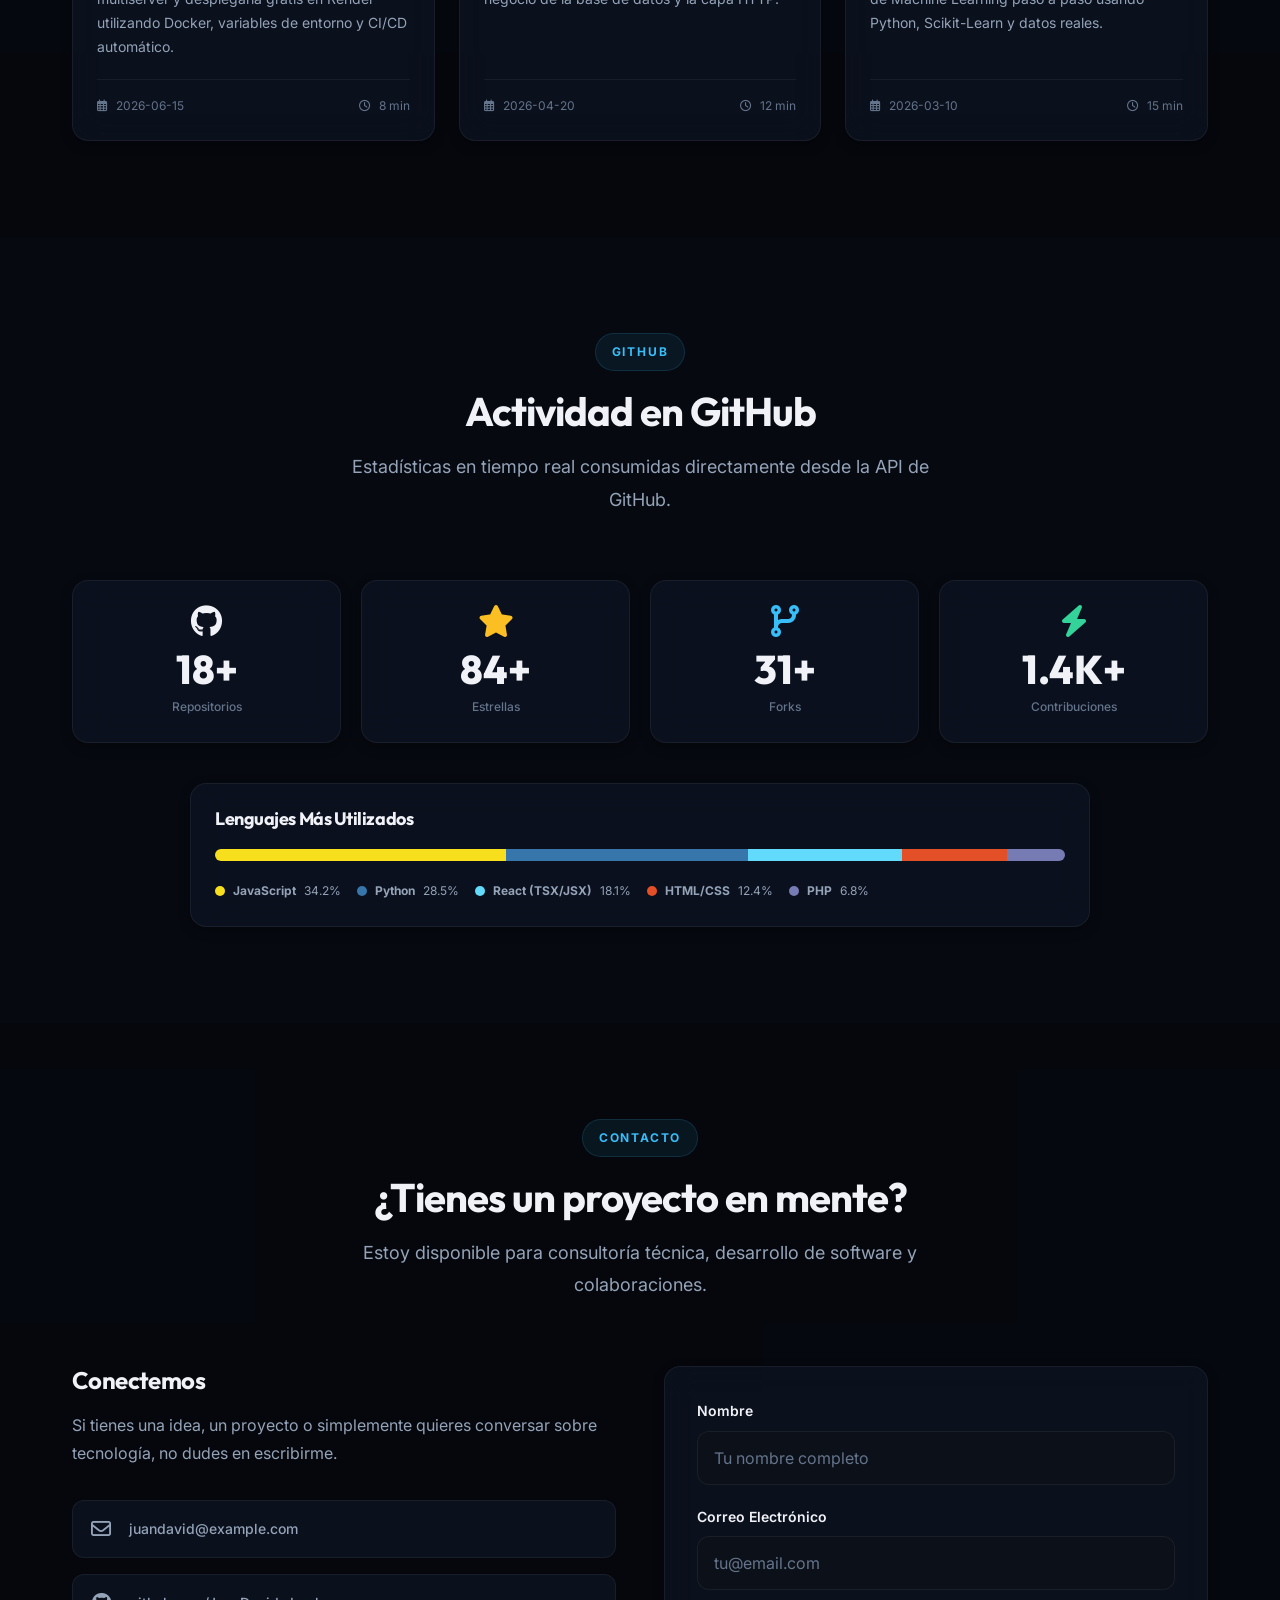
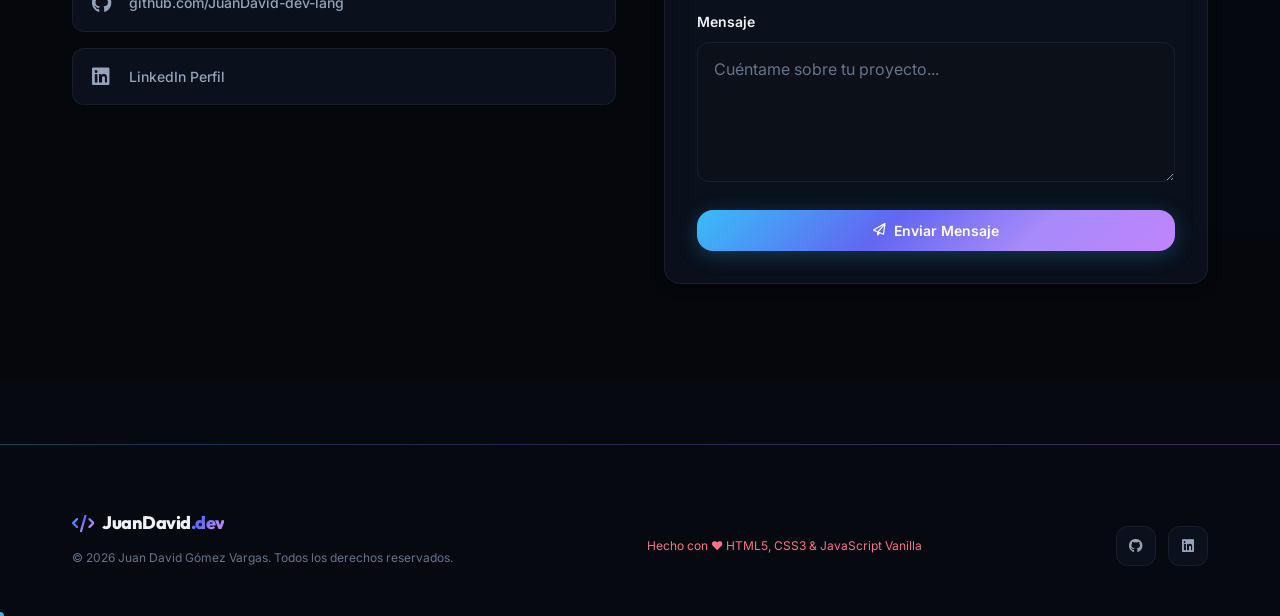
==== commit cb420eab: "feat: Rediseno completo premium del portafolio, SPA modularizada con animaciones y soporte i18n" ====
--- a/index.html
+++ b/index.html
@@ -3,59 +3,75 @@
 <head>
   <meta charset="UTF-8">
   <meta name="viewport" content="width=device-width, initial-scale=1.0">
-  <title>Juan David | Senior Software Engineer & AI Architect</title>
-  <meta name="description" content="Portafolio profesional de Ingeniería de Software, Inteligencia Artificial, Desarrollo Web, Cloud y DevOps. Proyectos destacados y blog técnico.">
-  <meta name="keywords" content="Software Engineer, Artificial Intelligence, Web Development, Python, FastAPI, Docker, TypeScript, GitHub Pages">
-  <meta name="author" content="Juan David">
+  <title>Juan David Gómez Vargas | Desarrollador Full Stack & Estudiante de Ingeniería de Sistemas</title>
+  
+  <meta name="description" content="Portafolio profesional de Juan David Gómez Vargas. Especializado en desarrollo Full Stack, Inteligencia Artificial, Ciencia de Datos y Arquitectura de Software.">
+  <meta name="keywords" content="Juan David Gomez Vargas, Software Engineer, Artificial Intelligence, Web Development, Python, React, Next.js, FastAPI, Docker, Supabase, UTS, Colombia">
+  <meta name="author" content="Juan David Gómez Vargas">
   <link rel="canonical" href="https://juandavid-dev-lang.github.io/">
 
-  <!-- Open Graph / Social Media -->
+  <!-- Open Graph / Facebook -->
   <meta property="og:type" content="website">
   <meta property="og:url" content="https://juandavid-dev-lang.github.io/">
-  <meta property="og:title" content="Juan David | Senior Software Engineer & AI Architect">
-  <meta property="og:description" content="Portafolio profesional de Ingeniería de Software, Inteligencia Artificial y Blog Técnico.">
+  <meta property="og:title" content="Juan David Gómez Vargas | Desarrollador Full Stack">
+  <meta property="og:description" content="Portafolio profesional especializado en desarrollo Full Stack, Inteligencia Artificial, Ciencia de Datos y Arquitectura de Software.">
   <meta property="og:image" content="assets/images/og-cover.png">
 
-  <!-- Twitter Card -->
-  <meta name="twitter:card" content="summary_large_image">
-  <meta name="twitter:title" content="Juan David | Senior Software Engineer">
-  <meta name="twitter:description" content="Portafolio profesional de Ingeniería de Software y Blog Técnico.">
+  <!-- Twitter -->
+  <meta property="twitter:card" content="summary_large_image">
+  <meta property="twitter:url" content="https://juandavid-dev-lang.github.io/">
+  <meta property="twitter:title" content="Juan David Gómez Vargas | Desarrollador Full Stack">
+  <meta property="twitter:description" content="Portafolio profesional especializado en desarrollo Full Stack, Inteligencia Artificial, Ciencia de Datos y Arquitectura de Software.">
+  <meta property="twitter:image" content="assets/images/og-cover.png">
 
   <!-- Favicon & PWA -->
   <link rel="icon" type="image/svg+xml" href="assets/images/favicon.svg">
   <link rel="manifest" href="manifest.json">
-  <meta name="theme-color" content="#07090e">
-
-  <!-- Stylesheets -->
-  <link rel="stylesheet" href="assets/css/main.css">
+  <meta name="theme-color" content="#060910">
+
+  <!-- Style Sheets -->
+  <link rel="stylesheet" href="assets/css/design-system.css">
   <link rel="stylesheet" href="assets/css/components.css">
+  <link rel="stylesheet" href="assets/css/sections.css">
   <link rel="stylesheet" href="assets/css/animations.css">
+  <link rel="stylesheet" href="assets/css/responsive.css">
   <link rel="stylesheet" href="https://cdnjs.cloudflare.com/ajax/libs/font-awesome/6.5.1/css/all.min.css">
 </head>
 <body>
-  <!-- Interactive Canvas & Glow Background -->
+
+  <!-- Loading Screen -->
+  <div id="loader-screen" class="loader-screen">
+    <div class="loader-logo text-gradient">&lt;JuanDavid.dev /&gt;</div>
+    <div class="loader-spinner"></div>
+  </div>
+
+  <!-- Interactive Background Canvas -->
   <canvas id="bg-canvas"></canvas>
   <div class="aurora-bg"></div>
-  <div class="custom-cursor"></div>
-  <div class="reading-progress-bar"></div>
-
-  <!-- Header / Navbar -->
+
+  <!-- Reading Progress Bar -->
+  <div class="reading-progress"></div>
+
+  <!-- Header / Navigation -->
   <header class="navbar">
     <div class="container">
-      <a href="index.html" class="nav-brand">
-        <i class="fas fa-terminal text-gradient"></i>
+      <a href="#hero" class="nav-brand">
+        <i class="fas fa-code text-gradient"></i>
         <span>JuanDavid<span class="text-gradient">.dev</span></span>
-        <span class="brand-badge">v2.5</span>
+        <span class="brand-version">v3.0</span>
       </a>
 
       <nav>
         <ul class="nav-menu">
-          <li><a href="index.html" class="nav-link active" data-i18n="nav_home">Inicio</a></li>
-          <li><a href="proyectos.html" class="nav-link" data-i18n="nav_projects">Proyectos</a></li>
-          <li><a href="blog.html" class="nav-link" data-i18n="nav_blog">Blog</a></li>
-          <li><a href="tecnologias.html" class="nav-link" data-i18n="nav_tech">Tecnologías</a></li>
-          <li><a href="experiencia.html" class="nav-link" data-i18n="nav_experience">Experiencia</a></li>
-          <li><a href="contacto.html" class="nav-link" data-i18n="nav_contact">Contacto</a></li>
+          <li><a href="#hero" class="nav-link active" data-i18n="nav_home">Inicio</a></li>
+          <li><a href="#about" class="nav-link" data-i18n="nav_about">Sobre Mí</a></li>
+          <li><a href="#services" class="nav-link" data-i18n="nav_services">Servicios</a></li>
+          <li><a href="#technologies" class="nav-link" data-i18n="nav_tech">Tecnologías</a></li>
+          <li><a href="#timeline" class="nav-link" data-i18n="nav_timeline">Trayectoria</a></li>
+          <li><a href="#projects" class="nav-link" data-i18n="nav_projects">Proyectos</a></li>
+          <li><a href="#blog" class="nav-link" data-i18n="nav_blog">Blog</a></li>
+          <li><a href="#github" class="nav-link" data-i18n="nav_github">GitHub</a></li>
+          <li><a href="#contact" class="nav-link" data-i18n="nav_contact">Contacto</a></li>
         </ul>
       </nav>
 
@@ -73,173 +89,372 @@
     </div>
   </header>
 
-  <!-- Main Content Area -->
-  <main class="main-content">
+  <!-- Main Content -->
+  <main>
+    
     <!-- Hero Section -->
-    <section class="hero container">
-      <div class="hero-profile-wrapper">
+    <section id="hero" class="hero">
+      <div class="hero-profile hero-animate-1">
         <div class="hero-avatar-glow"></div>
-        <img src="https://avatars.githubusercontent.com/u/152912444?v=4" alt="Juan David Profile" class="hero-avatar">
-      </div>
-
-      <div class="hero-badge">
+        <div class="hero-avatar-ring"></div>
+        <img src="https://avatars.githubusercontent.com/u/152912444?v=4" alt="Juan David Gómez Vargas" class="hero-avatar">
+      </div>
+
+      <div class="hero-badge hero-animate-2">
         <span class="status-dot"></span>
-        <span data-i18n="hero_badge">Disponible para Nuevos Retos & Consultoría</span>
-      </div>
-
-      <h1>
-        <span data-i18n="hero_greeting">Hola, soy</span> <span class="text-gradient">Juan David</span>,<br>
-        <span data-i18n="hero_role">Ingeniero de Software Senior & Arquitecto AI</span>
+        <span data-i18n="hero_badge">Disponible para proyectos y consultoría</span>
+      </div>
+
+      <h1 class="hero-animate-3">
+        <span data-i18n="hero_greeting">Hola, soy</span> <span class="text-gradient">Juan David</span>
+        <span class="hero-role">
+          &lt;<span class="text-gradient">Full Stack & AI Engineer</span> /&gt;
+        </span>
       </h1>
 
-      <p class="lead" data-i18n="hero_description">
-        Especializado en diseñar e implementar aplicaciones distribuidas de alto rendimiento, modelos de inteligencia artificial, arquitecturas cloud y soluciones web modernas.
+      <p class="hero-description hero-animate-4" data-i18n="hero_description">
+        Colombiano de 20 años, Tecnólogo en Desarrollo de Sistemas Informáticos y estudiante de Ingeniería de Sistemas en la UTS. Apasionado por construir software moderno, inteligencia artificial y soluciones que generan impacto real.
       </p>
 
-      <div class="btn-group">
-        <a href="proyectos.html" class="btn btn-primary">
+      <div class="btn-group hero-animate-5">
+        <a href="#projects" class="btn btn-primary">
           <i class="fas fa-rocket"></i>
           <span data-i18n="btn_projects">Explorar Proyectos</span>
         </a>
-        <a href="https://github.com" target="_blank" rel="noopener" class="btn btn-secondary">
+        <a href="https://github.com/JuanDavid-dev-lang" target="_blank" rel="noopener" class="btn btn-secondary">
           <i class="fab fa-github"></i>
-          <span data-i18n="btn_github">GitHub Perfil</span>
+          <span data-i18n="btn_github">GitHub</span>
         </a>
-        <a href="contacto.html" class="btn btn-outline">
+        <a href="#contact" class="btn btn-outline">
           <i class="far fa-envelope"></i>
           <span data-i18n="btn_contact">Contactar</span>
         </a>
       </div>
-    </section>
-
-    <!-- Stats Dashboard Section -->
-    <section class="container stats-dashboard">
-      <div class="section-header reveal">
-        <span class="subtitle">Métricas en Tiempo Real</span>
-        <h2>Dashboard de Actividad & GitHub API</h2>
-      </div>
-
-      <div class="grid-4 mb-4">
-        <div class="glass-panel stat-card glow-card reveal reveal-delay-1">
-          <i class="fas fa-folder-open stat-icon"></i>
-          <div class="stat-number" id="stat-projects-count">12+</div>
-          <div class="stat-label" data-i18n="stats_projects">Proyectos Realizados</div>
-        </div>
-
-        <div class="glass-panel stat-card glow-card reveal reveal-delay-2">
-          <i class="fab fa-github stat-icon"></i>
-          <div class="stat-number" id="stat-repos-count">--</div>
-          <div class="stat-label" data-i18n="stats_repos">Repositorios Públicos</div>
-        </div>
-
-        <div class="glass-panel stat-card glow-card reveal reveal-delay-3">
-          <i class="fas fa-star stat-icon"></i>
-          <div class="stat-number" id="stat-stars-count">--</div>
-          <div class="stat-label">Estrellas Recibidas</div>
-        </div>
-
-        <div class="glass-panel stat-card glow-card reveal">
-          <i class="fas fa-code-branch stat-icon"></i>
-          <div class="stat-number">1,450+</div>
-          <div class="stat-label" data-i18n="stats_contributions">Contribuciones 2026</div>
-        </div>
-      </div>
-
-      <!-- Language Chart Widget -->
-      <div class="glass-panel reveal" style="padding: 1.75rem; max-width: 900px; margin: 0 auto;">
-        <h3 style="font-size: 1.1rem; margin-bottom: 1rem; display: flex; align-items: center; gap: 0.5rem;">
-          <i class="fas fa-chart-pie text-gradient"></i>
-          Desglose de Lenguajes Más Utilizados (GitHub REST API)
-        </h3>
-        <div id="github-lang-chart">
-          <div style="text-align: center; color: var(--text-muted); padding: 1rem;">Cargando datos de GitHub API...</div>
+
+      <div class="hero-stats hero-animate-6">
+        <div class="hero-stat">
+          <span class="hero-stat-number" id="hero-stat-years">3+</span>
+          <span class="hero-stat-label" data-i18n="stat_years">Años Programando</span>
+        </div>
+        <div style="width: 1px; background: var(--border-color); align-self: stretch;"></div>
+        <div class="hero-stat">
+          <span class="hero-stat-number" id="hero-stat-techs">25+</span>
+          <span class="hero-stat-label" data-i18n="stat_techs">Tecnologías</span>
+        </div>
+        <div style="width: 1px; background: var(--border-color); align-self: stretch;"></div>
+        <div class="hero-stat">
+          <span class="hero-stat-number" id="hero-stat-projects">12+</span>
+          <span class="hero-stat-label" data-i18n="stat_projects">Proyectos</span>
+        </div>
+      </div>
+    </section>
+
+    <!-- About Section -->
+    <section id="about" class="section">
+      <div class="container">
+        <div class="section-header reveal">
+          <span class="section-label" data-i18n="about_label">Conóceme</span>
+          <h2 data-i18n="about_title">Sobre Mí</h2>
+          <p data-i18n="about_subtitle">Desarrollador con visión en IA y software moderno</p>
+        </div>
+
+        <div class="about-grid">
+          <div class="about-text reveal-left">
+            <h3 data-i18n="about_philosophy_title">Filosofía de Desarrollo</h3>
+            <p data-i18n="about_philosophy_desc">Código limpio, modular y documentado. Cada línea debe tener propósito y cada componente debe ser reutilizable.</p>
+            
+            <h3 data-i18n="about_goal_title">Objetivos Profesionales</h3>
+            <p data-i18n="about_goal_desc">Convertirme en arquitecto de software especializado en IA y sistemas distribuidos que generen impacto positivo.</p>
+            
+            <p data-i18n="about_p1">Soy un desarrollador de software colombiano de 20 años con una profunda pasión por la tecnología y la innovación. Me gradué como Tecnólogo en Desarrollo de Sistemas Informáticos y actualmente continúo mi formación profesional como Ingeniero de Sistemas en las Unidades Tecnológicas de Santander (UTS), desde el segundo semestre del 2026.</p>
+            <p data-i18n="about_p2">Mi enfoque abarca el desarrollo Full Stack, la Inteligencia Artificial, la Ciencia de Datos, el Machine Learning, Cloud Computing y la arquitectura de software escalable.</p>
+
+            <div class="about-philosophy">
+              <div class="philosophy-card">
+                <i class="fas fa-brain" style="color: var(--accent-purple);"></i>
+                <h4 data-i18n="philosophy_ai">Inteligencia Artificial</h4>
+                <p data-i18n="philosophy_ai_desc">ML, Deep Learning y NLP</p>
+              </div>
+              <div class="philosophy-card">
+                <i class="fas fa-chart-pie" style="color: var(--accent-cyan);"></i>
+                <h4 data-i18n="philosophy_data">Ciencia de Datos</h4>
+                <p data-i18n="philosophy_data_desc">Análisis, predicción y visualización</p>
+              </div>
+              <div class="philosophy-card">
+                <i class="fas fa-server" style="color: var(--accent-emerald);"></i>
+                <h4 data-i18n="philosophy_backend">Backend Robusto</h4>
+                <p data-i18n="philosophy_backend_desc">APIs escalables y microservicios</p>
+              </div>
+              <div class="philosophy-card">
+                <i class="fas fa-laptop-code" style="color: var(--accent-rose);"></i>
+                <h4 data-i18n="philosophy_frontend">Frontend Moderno</h4>
+                <p data-i18n="philosophy_frontend_desc">React, UX/UI premium</p>
+              </div>
+            </div>
+          </div>
+
+          <div class="about-stats reveal-right">
+            <div class="glass-panel stat-card float-animation">
+              <i class="fas fa-calendar-alt stat-icon" style="color: var(--accent-cyan);"></i>
+              <div class="stat-number">3+</div>
+              <div class="stat-label" data-i18n="stat_years">Años Programando</div>
+            </div>
+            <div class="glass-panel stat-card float-animation-delay">
+              <i class="fas fa-code stat-icon" style="color: var(--accent-purple);"></i>
+              <div class="stat-number">25+</div>
+              <div class="stat-label" data-i18n="stat_techs">Tecnologías</div>
+            </div>
+            <div class="glass-panel stat-card float-animation-delay">
+              <i class="fas fa-tasks stat-icon" style="color: var(--accent-emerald);"></i>
+              <div class="stat-number">12+</div>
+              <div class="stat-label" data-i18n="stat_projects">Proyectos</div>
+            </div>
+            <div class="glass-panel stat-card float-animation">
+              <i class="fas fa-graduation-cap stat-icon" style="color: var(--accent-amber);"></i>
+              <div class="stat-number">8+</div>
+              <div class="stat-label" data-i18n="stat_learning">Aprendiendo</div>
+            </div>
+          </div>
+        </div>
+      </div>
+    </section>
+
+    <!-- Services Section -->
+    <section id="services" class="section" style="background: rgba(0, 0, 0, 0.15);">
+      <div class="container">
+        <div class="section-header reveal">
+          <span class="section-label" data-i18n="services_label">Servicios</span>
+          <h2 data-i18n="services_title">¿En qué puedo ayudarte?</h2>
+          <p data-i18n="services_subtitle">Desarrollo soluciones tecnológicas completas con las mejores prácticas del mercado.</p>
+        </div>
+
+        <div id="services-container" class="services-grid">
+          <!-- Dynamically Rendered -->
+        </div>
+      </div>
+    </section>
+
+    <!-- Technologies Section -->
+    <section id="technologies" class="section">
+      <div class="container">
+        <div class="section-header reveal">
+          <span class="section-label" data-i18n="tech_label">Stack Tecnológico</span>
+          <h2 data-i18n="tech_title">Tecnologías & Herramientas</h2>
+          <p data-i18n="tech_subtitle">Dominio de herramientas modernas para desarrollo Full Stack, IA y DevOps.</p>
+        </div>
+
+        <div id="tech-filters" class="tech-categories reveal">
+          <!-- Dynamically Rendered -->
+        </div>
+
+        <div id="tech-matrix-container" class="tech-grid">
+          <!-- Dynamically Rendered -->
+        </div>
+      </div>
+    </section>
+
+    <!-- Timeline Section -->
+    <section id="timeline" class="section" style="background: rgba(0, 0, 0, 0.15);">
+      <div class="container">
+        <div class="section-header reveal">
+          <span class="section-label" data-i18n="timeline_label">Trayectoria</span>
+          <h2 data-i18n="timeline_title">Mi Camino Profesional</h2>
+          <p data-i18n="timeline_subtitle">Desde el aprendizaje de los fundamentos hasta la construcción de soluciones con IA.</p>
+        </div>
+
+        <div id="timeline-container" class="timeline">
+          <!-- Dynamically Rendered -->
         </div>
       </div>
     </section>
 
     <!-- Featured Projects Section -->
-    <section class="container" style="margin-top: 5rem;">
-      <div class="section-header reveal">
-        <span class="subtitle" data-i18n="projects_subtitle">CASOS DE ESTUDIO Y PROYECTOS DESTACADOS</span>
-        <h2 data-i18n="projects_title">Proyectos Destacados</h2>
-        <p>Una selección de los proyectos más complejos e innovadores en los que he trabajado.</p>
-      </div>
-
-      <div id="featured-projects-container" class="grid-3">
-        <!-- Rendered by app.js -->
-      </div>
-
-      <div style="text-align: center; margin-top: 3rem;">
-        <a href="proyectos.html" class="btn btn-secondary">
-          <span>Ver Catálogo Completo de Proyectos</span>
-          <i class="fas fa-arrow-right"></i>
-        </a>
-      </div>
-    </section>
-
-    <!-- Recent Blog Articles Section -->
-    <section class="container" style="margin-top: 5rem;">
-      <div class="section-header reveal">
-        <span class="subtitle" data-i18n="blog_subtitle">PUBLICACIONES, TUTORIALES Y APRENDIZAJES</span>
-        <h2 data-i18n="blog_title">Últimos Artículos Técnicos</h2>
-      </div>
-
-      <div id="recent-posts-container" class="grid-3">
-        <!-- Rendered by app.js -->
-      </div>
-    </section>
-
-    <!-- Contact Teaser Section -->
-    <section class="container" style="margin-top: 6rem;">
-      <div class="glass-panel glow-card reveal" style="padding: 3.5rem 2rem; text-align: center; background: linear-gradient(135deg, rgba(13,17,26,0.9), rgba(56,189,248,0.08));">
-        <h2 style="margin-bottom: 1rem;" data-i18n="contact_title">¿Tienes un Proyecto en Mente?</h2>
-        <p style="max-width: 600px; margin: 0 auto 2rem auto;" data-i18n="contact_subtitle">
-          Estoy disponible para consultoría técnica, desarrollo de arquitectura de software y colaboraciones.
-        </p>
-        <a href="contacto.html" class="btn btn-primary">
-          <i class="far fa-paper-plane"></i>
-          <span>Enviar Mensaje</span>
-        </a>
-      </div>
-    </section>
+    <section id="projects" class="section">
+      <div class="container">
+        <div class="section-header reveal">
+          <span class="section-label" data-i18n="projects_label">Portafolio</span>
+          <h2 data-i18n="projects_title">Proyectos Destacados</h2>
+          <p data-i18n="projects_subtitle">Una selección de los proyectos más complejos e innovadores en los que he trabajado.</p>
+        </div>
+
+        <div id="featured-projects-container" class="projects-grid">
+          <!-- Dynamically Rendered -->
+        </div>
+
+        <div style="margin-top: var(--space-16);">
+          <div class="section-header reveal" style="margin-bottom: var(--space-8);">
+            <span class="section-label" data-i18n="projects_other_label">Más Proyectos</span>
+            <h3 data-i18n="projects_other_title">Otros Proyectos & Experimentos</h3>
+            <p data-i18n="projects_other_subtitle">Proyectos personales, herramientas experimentales, laboratorios de IA y contribuciones Open Source.</p>
+          </div>
+          <div id="other-projects-container" class="other-projects-grid">
+            <!-- Dynamically Rendered -->
+          </div>
+        </div>
+      </div>
+    </section>
+
+    <!-- Blog Section -->
+    <section id="blog" class="section" style="background: rgba(0, 0, 0, 0.15);">
+      <div class="container">
+        <div class="section-header reveal">
+          <span class="section-label" data-i18n="blog_label">Blog Técnico</span>
+          <h2 data-i18n="blog_title">Artículos & Tutoriales</h2>
+          <p data-i18n="blog_subtitle">Publicaciones sobre IA, desarrollo web, backend, buenas prácticas y arquitectura de software.</p>
+        </div>
+
+        <div id="recent-posts-container" class="blog-grid">
+          <!-- Dynamically Rendered -->
+        </div>
+      </div>
+    </section>
+
+    <!-- GitHub Stats Section -->
+    <section id="github" class="section">
+      <div class="container">
+        <div class="section-header reveal">
+          <span class="section-label" data-i18n="github_label">GitHub</span>
+          <h2 data-i18n="github_title">Actividad en GitHub</h2>
+          <p data-i18n="github_subtitle">Estadísticas en tiempo real consumidas directamente desde la API de GitHub.</p>
+        </div>
+
+        <div class="github-stats-grid">
+          <div class="glass-panel github-stat-card reveal hover-scale">
+            <i class="fab fa-github" style="color: var(--text-primary);"></i>
+            <div class="github-stat-number" id="stat-repos-count">--</div>
+            <div class="github-stat-label" data-i18n="github_repos">Repositorios</div>
+          </div>
+          <div class="glass-panel github-stat-card reveal hover-scale">
+            <i class="fas fa-star" style="color: var(--accent-amber);"></i>
+            <div class="github-stat-number" id="stat-stars-count">--</div>
+            <div class="github-stat-label" data-i18n="github_stars">Estrellas</div>
+          </div>
+          <div class="glass-panel github-stat-card reveal hover-scale">
+            <i class="fas fa-code-branch" style="color: var(--accent-cyan);"></i>
+            <div class="github-stat-number" id="stat-forks-count">--</div>
+            <div class="github-stat-label" data-i18n="github_forks">Forks</div>
+          </div>
+          <div class="glass-panel github-stat-card reveal hover-scale">
+            <i class="fas fa-bolt" style="color: var(--accent-emerald);"></i>
+            <div class="github-stat-number">1.4K+</div>
+            <div class="github-stat-label">Contribuciones</div>
+          </div>
+        </div>
+
+        <div class="glass-panel github-lang-chart reveal">
+          <h3 data-i18n="github_lang_title">Lenguajes Más Utilizados</h3>
+          <div id="github-lang-chart">
+            <div style="text-align: center; color: var(--text-muted); padding: var(--space-4);">Cargando estadísticas de GitHub...</div>
+          </div>
+        </div>
+      </div>
+    </section>
+
+    <!-- Contact Section -->
+    <section id="contact" class="section" style="background: rgba(0, 0, 0, 0.15);">
+      <div class="container">
+        <div class="section-header reveal">
+          <span class="section-label" data-i18n="contact_label">Contacto</span>
+          <h2 data-i18n="contact_title">¿Tienes un proyecto en mente?</h2>
+          <p data-i18n="contact_subtitle">Estoy disponible para consultoría técnica, desarrollo de software y colaboraciones.</p>
+        </div>
+
+        <div class="contact-grid">
+          <div class="contact-info reveal-left">
+            <h3 data-i18n="contact_info_title">Conectemos</h3>
+            <p data-i18n="contact_info_desc">Si tienes una idea, un proyecto o simplemente quieres conversar sobre tecnología, no dudes en escribirme.</p>
+            
+            <div class="contact-links">
+              <a href="mailto:juandavid@example.com" class="contact-link-item">
+                <i class="far fa-envelope"></i>
+                <span>juandavid@example.com</span>
+              </a>
+              <a href="https://github.com/JuanDavid-dev-lang" target="_blank" rel="noopener" class="contact-link-item">
+                <i class="fab fa-github"></i>
+                <span>github.com/JuanDavid-dev-lang</span>
+              </a>
+              <a href="https://linkedin.com" target="_blank" rel="noopener" class="contact-link-item">
+                <i class="fab fa-linkedin"></i>
+                <span>LinkedIn Perfil</span>
+              </a>
+            </div>
+          </div>
+
+          <div class="glass-panel contact-form reveal-right">
+            <form id="contact-form" novalidate>
+              <div class="form-group">
+                <label for="contact-name-input" data-i18n="contact_name">Nombre</label>
+                <input type="text" id="contact-name-input" data-i18n="contact_name_placeholder" placeholder="Tu nombre completo">
+                <span class="form-error">Error</span>
+              </div>
+              <div class="form-group">
+                <label for="contact-email-input" data-i18n="contact_email">Correo Electrónico</label>
+                <input type="email" id="contact-email-input" data-i18n="contact_email_placeholder" placeholder="tu@email.com">
+                <span class="form-error">Error</span>
+              </div>
+              <div class="form-group">
+                <label for="contact-message-input" data-i18n="contact_message">Mensaje</label>
+                <textarea id="contact-message-input" data-i18n="contact_message_placeholder" placeholder="Cuéntame sobre tu proyecto..."></textarea>
+                <span class="form-error">Error</span>
+              </div>
+              <button type="submit" class="btn btn-primary" style="width: 100%;">
+                <i class="far fa-paper-plane"></i>
+                <span data-i18n="contact_send">Enviar Mensaje</span>
+              </button>
+            </form>
+
+            <div id="contact-success-container" class="form-success">
+              <i class="fas fa-check-circle"></i>
+              <h3 data-i18n="contact_success_title">¡Mensaje Enviado!</h3>
+              <p data-i18n="contact_success_desc">Gracias por contactarme. Te responderé lo antes posible.</p>
+            </div>
+          </div>
+        </div>
+      </div>
+    </section>
+
   </main>
 
   <!-- Footer -->
   <footer class="footer">
     <div class="container footer-content">
-      <div>
-        <a href="index.html" class="nav-brand" style="font-size: 1.1rem;">
-          <i class="fas fa-terminal text-gradient"></i>
-          <span>Alexander<span class="text-gradient">.dev</span></span>
+      <div class="footer-brand">
+        <a href="#hero" class="nav-brand">
+          <i class="fas fa-code text-gradient"></i>
+          <span>JuanDavid<span class="text-gradient">.dev</span></span>
         </a>
-        <p style="font-size: 0.875rem; margin-top: 0.5rem;" data-i18n="footer_rights">
-          Todos los derechos reservados. Desarrollado con HTML5, CSS3 & JS Vanilla para GitHub Pages.
+        <p class="footer-copyright">
+          &copy; 2026 Juan David Gómez Vargas. <span data-i18n="footer_rights">Todos los derechos reservados.</span>
         </p>
       </div>
 
-      <div class="social-links">
-        <a href="https://github.com" target="_blank" class="icon-btn" aria-label="GitHub"><i class="fab fa-github"></i></a>
-        <a href="https://linkedin.com" target="_blank" class="icon-btn" aria-label="LinkedIn"><i class="fab fa-linkedin"></i></a>
-        <a href="https://twitter.com" target="_blank" class="icon-btn" aria-label="Twitter"><i class="fab fa-twitter"></i></a>
-        <a href="mailto:alexander.dev@example.com" class="icon-btn" aria-label="Email"><i class="far fa-envelope"></i></a>
+      <div class="footer-center">
+        <span data-i18n="footer_built">Hecho con</span> <span>&hearts;</span> <span data-i18n="footer_tech">HTML5, CSS3 & JavaScript Vanilla</span>
+      </div>
+
+      <div class="footer-social">
+        <a href="https://github.com/JuanDavid-dev-lang" target="_blank" rel="noopener" class="icon-btn" aria-label="GitHub"><i class="fab fa-github"></i></a>
+        <a href="https://linkedin.com" target="_blank" rel="noopener" class="icon-btn" aria-label="LinkedIn"><i class="fab fa-linkedin"></i></a>
       </div>
     </div>
   </footer>
 
+  <!-- Back to Top Button -->
   <button class="back-to-top" aria-label="Volver arriba">
     <i class="fas fa-arrow-up"></i>
   </button>
 
   <!-- Scripts -->
-  <script src="https://cdn.jsdelivr.net/npm/marked/marked.min.js"></script>
   <script src="assets/js/config.js"></script>
   <script src="assets/js/theme.js"></script>
   <script src="assets/js/i18n.js"></script>
+  <script src="assets/js/navigation.js"></script>
   <script src="assets/js/particles.js"></script>
   <script src="assets/js/github-api.js"></script>
-  <script src="assets/js/content-loader.js"></script>
-  <script src="assets/js/search-filter.js"></script>
-  <script src="assets/js/ui-effects.js"></script>
+  <script src="assets/js/sections.js"></script>
+  <script src="assets/js/modal.js"></script>
+  <script src="assets/js/contact.js"></script>
+  <script src="assets/js/animations.js"></script>
   <script src="assets/js/app.js"></script>
 </body>
 </html>
--- a/assets/css/design-system.css
+++ b/assets/css/design-system.css
@@ -0,0 +1,389 @@
+/* ==========================================================================
+   JuanDavid.dev — Premium Design System
+   Inspired by Vercel, Linear, Raycast & GitHub
+   ========================================================================== */
+
+/* --- Google Fonts Import --- */
+@import url('https://fonts.googleapis.com/css2?family=Inter:wght@300;400;500;600;700;800;900&family=Outfit:wght@400;500;600;700;800;900&family=JetBrains+Mono:wght@400;500;600&display=swap');
+
+/* --- Root Design Tokens (Dark Mode Default) --- */
+:root {
+  /* Core Colors */
+  --bg-primary: #060910;
+  --bg-secondary: #0c1019;
+  --bg-tertiary: #121828;
+  --bg-elevated: #181f33;
+  --bg-card: rgba(14, 20, 35, 0.7);
+  --bg-card-hover: rgba(22, 32, 56, 0.9);
+  --bg-glass: rgba(10, 15, 28, 0.8);
+  --bg-glass-light: rgba(20, 28, 50, 0.6);
+  --bg-overlay: rgba(4, 6, 12, 0.85);
+
+  /* Text Colors */
+  --text-primary: #f0f2f7;
+  --text-secondary: #94a3b8;
+  --text-muted: #64748b;
+  --text-inverse: #060910;
+
+  /* Accent Colors */
+  --accent-cyan: #38bdf8;
+  --accent-blue: #60a5fa;
+  --accent-indigo: #6366f1;
+  --accent-purple: #a78bfa;
+  --accent-violet: #c084fc;
+  --accent-emerald: #34d399;
+  --accent-amber: #fbbf24;
+  --accent-rose: #fb7185;
+  --accent-orange: #fb923c;
+
+  /* Gradients */
+  --gradient-brand: linear-gradient(135deg, #38bdf8 0%, #6366f1 40%, #a78bfa 70%, #c084fc 100%);
+  --gradient-brand-reverse: linear-gradient(135deg, #c084fc 0%, #a78bfa 30%, #6366f1 60%, #38bdf8 100%);
+  --gradient-hero: linear-gradient(180deg, rgba(6, 9, 16, 0) 0%, rgba(6, 9, 16, 0.8) 100%);
+  --gradient-aurora: linear-gradient(135deg, rgba(56, 189, 248, 0.12) 0%, rgba(99, 102, 241, 0.12) 50%, rgba(192, 132, 252, 0.08) 100%);
+  --gradient-glow: radial-gradient(ellipse at 50% 0%, rgba(56, 189, 248, 0.2) 0%, rgba(99, 102, 241, 0.1) 40%, transparent 70%);
+  --gradient-card: linear-gradient(145deg, rgba(14, 20, 35, 0.8) 0%, rgba(22, 32, 56, 0.4) 100%);
+  --gradient-border: linear-gradient(135deg, rgba(56, 189, 248, 0.4), rgba(99, 102, 241, 0.4), rgba(192, 132, 252, 0.4));
+  --gradient-footer: linear-gradient(180deg, transparent 0%, rgba(56, 189, 248, 0.03) 50%, rgba(6, 9, 16, 1) 100%);
+
+  /* Borders & Shadows */
+  --border-color: rgba(255, 255, 255, 0.06);
+  --border-subtle: rgba(255, 255, 255, 0.04);
+  --border-hover: rgba(56, 189, 248, 0.35);
+  --border-accent: rgba(99, 102, 241, 0.3);
+  --border-glow: rgba(167, 139, 250, 0.25);
+
+  --shadow-xs: 0 1px 3px rgba(0, 0, 0, 0.3);
+  --shadow-sm: 0 4px 12px rgba(0, 0, 0, 0.3);
+  --shadow-md: 0 8px 28px rgba(0, 0, 0, 0.4);
+  --shadow-lg: 0 20px 50px rgba(0, 0, 0, 0.5);
+  --shadow-xl: 0 30px 70px rgba(0, 0, 0, 0.6);
+  --shadow-glow-cyan: 0 0 30px rgba(56, 189, 248, 0.2);
+  --shadow-glow-indigo: 0 0 30px rgba(99, 102, 241, 0.2);
+  --shadow-glow-purple: 0 0 30px rgba(167, 139, 250, 0.15);
+
+  /* Typography */
+  --font-sans: 'Inter', system-ui, -apple-system, BlinkMacSystemFont, 'Segoe UI', Roboto, sans-serif;
+  --font-heading: 'Outfit', var(--font-sans);
+  --font-mono: 'JetBrains Mono', 'Fira Code', 'Cascadia Code', monospace;
+
+  /* Font Sizes */
+  --fs-xs: 0.75rem;
+  --fs-sm: 0.875rem;
+  --fs-base: 1rem;
+  --fs-md: 1.125rem;
+  --fs-lg: 1.25rem;
+  --fs-xl: 1.5rem;
+  --fs-2xl: 2rem;
+  --fs-3xl: 2.5rem;
+  --fs-4xl: 3rem;
+  --fs-5xl: 3.75rem;
+
+  /* Spacing */
+  --space-1: 0.25rem;
+  --space-2: 0.5rem;
+  --space-3: 0.75rem;
+  --space-4: 1rem;
+  --space-5: 1.25rem;
+  --space-6: 1.5rem;
+  --space-8: 2rem;
+  --space-10: 2.5rem;
+  --space-12: 3rem;
+  --space-16: 4rem;
+  --space-20: 5rem;
+  --space-24: 6rem;
+  --space-32: 8rem;
+
+  /* Border Radius */
+  --radius-sm: 6px;
+  --radius-md: 12px;
+  --radius-lg: 16px;
+  --radius-xl: 24px;
+  --radius-2xl: 32px;
+  --radius-full: 9999px;
+
+  /* Transitions */
+  --ease-out: cubic-bezier(0.16, 1, 0.3, 1);
+  --ease-in-out: cubic-bezier(0.4, 0, 0.2, 1);
+  --ease-spring: cubic-bezier(0.34, 1.56, 0.64, 1);
+
+  --duration-fast: 150ms;
+  --duration-normal: 300ms;
+  --duration-slow: 500ms;
+  --duration-slower: 800ms;
+
+  --transition-fast: var(--duration-fast) var(--ease-in-out);
+  --transition-normal: var(--duration-normal) var(--ease-out);
+  --transition-slow: var(--duration-slow) var(--ease-out);
+
+  /* Layout */
+  --max-width: 1200px;
+  --max-width-lg: 1400px;
+  --header-height: 72px;
+  --section-padding: 6rem 0;
+
+  /* Z-index Scale */
+  --z-base: 1;
+  --z-dropdown: 100;
+  --z-sticky: 200;
+  --z-overlay: 500;
+  --z-modal: 1000;
+  --z-toast: 1100;
+  --z-cursor: 9999;
+}
+
+/* --- Light Theme Overrides --- */
+[data-theme="light"] {
+  --bg-primary: #f8fafc;
+  --bg-secondary: #f1f5f9;
+  --bg-tertiary: #e2e8f0;
+  --bg-elevated: #ffffff;
+  --bg-card: rgba(255, 255, 255, 0.85);
+  --bg-card-hover: rgba(255, 255, 255, 0.98);
+  --bg-glass: rgba(255, 255, 255, 0.85);
+  --bg-glass-light: rgba(248, 250, 252, 0.9);
+  --bg-overlay: rgba(241, 245, 249, 0.9);
+
+  --text-primary: #0f172a;
+  --text-secondary: #475569;
+  --text-muted: #94a3b8;
+  --text-inverse: #f8fafc;
+
+  --border-color: rgba(0, 0, 0, 0.08);
+  --border-subtle: rgba(0, 0, 0, 0.04);
+  --border-hover: rgba(56, 189, 248, 0.5);
+
+  --shadow-xs: 0 1px 3px rgba(0, 0, 0, 0.05);
+  --shadow-sm: 0 4px 12px rgba(0, 0, 0, 0.06);
+  --shadow-md: 0 8px 28px rgba(0, 0, 0, 0.08);
+  --shadow-lg: 0 20px 50px rgba(0, 0, 0, 0.1);
+  --shadow-glow-cyan: 0 0 30px rgba(56, 189, 248, 0.12);
+  --shadow-glow-indigo: 0 0 30px rgba(99, 102, 241, 0.12);
+
+  --gradient-card: linear-gradient(145deg, rgba(255, 255, 255, 0.9) 0%, rgba(241, 245, 249, 0.6) 100%);
+}
+
+/* --- Global Reset --- */
+*,
+*::before,
+*::after {
+  box-sizing: border-box;
+  margin: 0;
+  padding: 0;
+}
+
+html {
+  scroll-behavior: smooth;
+  font-size: 16px;
+  -webkit-text-size-adjust: 100%;
+  -webkit-font-smoothing: antialiased;
+  -moz-osx-font-smoothing: grayscale;
+  text-rendering: optimizeLegibility;
+}
+
+body {
+  font-family: var(--font-sans);
+  background-color: var(--bg-primary);
+  color: var(--text-primary);
+  line-height: 1.7;
+  overflow-x: hidden;
+  min-height: 100vh;
+  transition: background-color var(--transition-slow), color var(--transition-slow);
+}
+
+/* --- Custom Scrollbar --- */
+::-webkit-scrollbar {
+  width: 6px;
+  height: 6px;
+}
+
+::-webkit-scrollbar-track {
+  background: var(--bg-primary);
+}
+
+::-webkit-scrollbar-thumb {
+  background: var(--bg-tertiary);
+  border-radius: var(--radius-full);
+  transition: background var(--transition-fast);
+}
+
+::-webkit-scrollbar-thumb:hover {
+  background: var(--accent-indigo);
+}
+
+/* Firefox scrollbar */
+* {
+  scrollbar-width: thin;
+  scrollbar-color: var(--bg-tertiary) var(--bg-primary);
+}
+
+/* --- Focus Styles (WCAG AA) --- */
+:focus-visible {
+  outline: 2px solid var(--accent-cyan);
+  outline-offset: 3px;
+  border-radius: var(--radius-sm);
+}
+
+:focus:not(:focus-visible) {
+  outline: none;
+}
+
+/* --- Selection --- */
+::selection {
+  background: rgba(99, 102, 241, 0.3);
+  color: var(--text-primary);
+}
+
+/* --- Typography --- */
+h1, h2, h3, h4, h5, h6 {
+  font-family: var(--font-heading);
+  font-weight: 700;
+  line-height: 1.2;
+  color: var(--text-primary);
+  letter-spacing: -0.025em;
+}
+
+h1 { font-size: clamp(2.5rem, 6vw, var(--fs-5xl)); font-weight: 800; }
+h2 { font-size: clamp(1.875rem, 4vw, var(--fs-3xl)); }
+h3 { font-size: clamp(1.25rem, 2.5vw, var(--fs-xl)); }
+h4 { font-size: var(--fs-lg); }
+
+p {
+  color: var(--text-secondary);
+  margin-bottom: var(--space-4);
+  font-size: var(--fs-base);
+  line-height: 1.8;
+}
+
+a {
+  color: var(--accent-cyan);
+  text-decoration: none;
+  transition: color var(--transition-fast);
+}
+
+a:hover {
+  color: var(--accent-purple);
+}
+
+code, pre {
+  font-family: var(--font-mono);
+}
+
+img {
+  max-width: 100%;
+  height: auto;
+  display: block;
+}
+
+ul, ol {
+  list-style: none;
+}
+
+/* --- Utility Classes --- */
+.container {
+  width: 100%;
+  max-width: var(--max-width);
+  margin: 0 auto;
+  padding: 0 var(--space-6);
+}
+
+.container-lg {
+  max-width: var(--max-width-lg);
+}
+
+.text-gradient {
+  background: var(--gradient-brand);
+  -webkit-background-clip: text;
+  -webkit-text-fill-color: transparent;
+  background-clip: text;
+}
+
+.text-muted {
+  color: var(--text-muted);
+}
+
+.text-center {
+  text-align: center;
+}
+
+.visually-hidden {
+  position: absolute;
+  width: 1px;
+  height: 1px;
+  padding: 0;
+  margin: -1px;
+  overflow: hidden;
+  clip: rect(0, 0, 0, 0);
+  white-space: nowrap;
+  border: 0;
+}
+
+/* --- Section Headers --- */
+.section-header {
+  text-align: center;
+  max-width: 700px;
+  margin: 0 auto var(--space-16) auto;
+}
+
+.section-header .section-label {
+  display: inline-flex;
+  align-items: center;
+  gap: var(--space-2);
+  text-transform: uppercase;
+  letter-spacing: 0.15em;
+  font-size: var(--fs-xs);
+  font-weight: 700;
+  color: var(--accent-cyan);
+  margin-bottom: var(--space-4);
+  padding: var(--space-2) var(--space-4);
+  background: rgba(56, 189, 248, 0.08);
+  border: 1px solid rgba(56, 189, 248, 0.15);
+  border-radius: var(--radius-full);
+}
+
+.section-header h2 {
+  margin-bottom: var(--space-4);
+}
+
+.section-header p {
+  font-size: var(--fs-md);
+  max-width: 600px;
+  margin: 0 auto;
+}
+
+/* --- Grid System --- */
+.grid {
+  display: grid;
+  gap: var(--space-6);
+}
+
+.grid-2 {
+  grid-template-columns: repeat(2, 1fr);
+}
+
+.grid-3 {
+  grid-template-columns: repeat(3, 1fr);
+}
+
+.grid-4 {
+  grid-template-columns: repeat(4, 1fr);
+}
+
+.grid-auto {
+  grid-template-columns: repeat(auto-fill, minmax(280px, 1fr));
+}
+
+/* --- Section Spacing --- */
+.section {
+  padding: var(--section-padding);
+  position: relative;
+}
+
+/* --- Divider --- */
+.section-divider {
+  width: 80px;
+  height: 3px;
+  background: var(--gradient-brand);
+  border-radius: var(--radius-full);
+  margin: 0 auto;
+}
--- a/assets/css/components.css
+++ b/assets/css/components.css
@@ -1,599 +1,583 @@
 /* ==========================================================================
-   Antigravity Engine - UI Component Styles
+   JuanDavid.dev — UI Components
+   Navbar, Buttons, Cards, Badges, Modal, Glass Panels
    ========================================================================== */
 
-/* --- Navbar / Header --- */
-.navbar {
+/* === LOADING SCREEN === */
+.loader-screen {
+  position: fixed;
+  inset: 0;
+  z-index: 10000;
+  background: var(--bg-primary);
+  display: flex;
+  align-items: center;
+  justify-content: center;
+  flex-direction: column;
+  gap: var(--space-6);
+  transition: opacity 0.6s ease, visibility 0.6s ease;
+}
+
+.loader-screen.hidden {
+  opacity: 0;
+  visibility: hidden;
+  pointer-events: none;
+}
+
+.loader-logo {
+  font-family: var(--font-heading);
+  font-size: var(--fs-2xl);
+  font-weight: 800;
+  letter-spacing: -0.03em;
+}
+
+.loader-spinner {
+  width: 40px;
+  height: 40px;
+  border: 3px solid var(--border-color);
+  border-top-color: var(--accent-cyan);
+  border-radius: 50%;
+  animation: spin 0.8s linear infinite;
+}
+
+@keyframes spin {
+  to { transform: rotate(360deg); }
+}
+
+/* === READING PROGRESS BAR === */
+.reading-progress {
   position: fixed;
   top: 0;
   left: 0;
-  width: 100%;
-  height: var(--header-height);
-  z-index: 1000;
-  background: var(--bg-glass);
-  backdrop-filter: blur(20px);
-  -webkit-backdrop-filter: blur(20px);
-  border-bottom: 1px solid var(--border-color);
-  transition: all var(--transition-normal);
-}
-
-.navbar .container {
-  display: flex;
-  align-items: center;
-  justify-content: space-between;
-  height: 100%;
-}
-
-.nav-brand {
-  display: flex;
-  align-items: center;
-  gap: 0.75rem;
-  font-family: var(--font-heading);
-  font-weight: 800;
-  font-size: 1.35rem;
-  color: var(--text-primary);
-}
-
-.nav-brand .brand-badge {
+  width: 0%;
+  height: 3px;
   background: var(--gradient-brand);
-  color: #fff;
-  font-size: 0.7rem;
-  padding: 0.2rem 0.5rem;
-  border-radius: var(--radius-full);
-  font-family: var(--font-mono);
-  font-weight: 600;
-}
-
-.nav-menu {
-  display: flex;
-  align-items: center;
-  gap: 1.75rem;
-  list-style: none;
-}
-
-.nav-link {
-  color: var(--text-secondary);
-  font-weight: 500;
-  font-size: 0.95rem;
-  padding: 0.5rem 0.25rem;
-  position: relative;
-  transition: color var(--transition-fast);
-}
-
-.nav-link:hover, .nav-link.active {
-  color: var(--text-primary);
-}
-
-.nav-link::after {
+  z-index: calc(var(--z-sticky) + 10);
+  transition: width 50ms linear;
+}
+
+/* === CUSTOM CURSOR === */
+.cursor-dot {
+  position: fixed;
+  width: 8px;
+  height: 8px;
+  background: var(--accent-cyan);
+  border-radius: 50%;
+  pointer-events: none;
+  z-index: var(--z-cursor);
+  transform: translate(-50%, -50%);
+  transition: width 0.3s, height 0.3s, background 0.3s;
+  mix-blend-mode: difference;
+}
+
+.cursor-ring {
+  position: fixed;
+  width: 36px;
+  height: 36px;
+  border: 1.5px solid rgba(56, 189, 248, 0.4);
+  border-radius: 50%;
+  pointer-events: none;
+  z-index: var(--z-cursor);
+  transform: translate(-50%, -50%);
+  transition: width 0.4s var(--ease-out), height 0.4s var(--ease-out), border-color 0.3s;
+}
+
+.cursor-hover .cursor-dot {
+  width: 12px;
+  height: 12px;
+  background: var(--accent-purple);
+}
+
+.cursor-hover .cursor-ring {
+  width: 50px;
+  height: 50px;
+  border-color: rgba(167, 139, 250, 0.5);
+}
+
+/* === AURORA BACKGROUND === */
+.aurora-bg {
+  position: fixed;
+  inset: 0;
+  z-index: -1;
+  pointer-events: none;
+  overflow: hidden;
+}
+
+.aurora-bg::before {
   content: '';
   position: absolute;
-  bottom: 0;
+  top: -50%;
+  left: -50%;
+  width: 200%;
+  height: 200%;
+  background: radial-gradient(ellipse at 20% 20%, rgba(56, 189, 248, 0.06) 0%, transparent 50%),
+              radial-gradient(ellipse at 80% 20%, rgba(99, 102, 241, 0.05) 0%, transparent 50%),
+              radial-gradient(ellipse at 50% 80%, rgba(192, 132, 252, 0.04) 0%, transparent 50%);
+  animation: aurora-drift 20s ease-in-out infinite alternate;
+}
+
+@keyframes aurora-drift {
+  0% { transform: translate(0, 0) rotate(0deg); }
+  33% { transform: translate(2%, -1%) rotate(1deg); }
+  66% { transform: translate(-1%, 2%) rotate(-1deg); }
+  100% { transform: translate(1%, -2%) rotate(0.5deg); }
+}
+
+/* === NAVBAR === */
+.navbar {
+  position: fixed;
+  top: 0;
   left: 0;
-  width: 0%;
-  height: 2px;
-  background: var(--gradient-brand);
-  transition: width var(--transition-fast);
+  right: 0;
+  height: var(--header-height);
+  z-index: var(--z-sticky);
+  display: flex;
+  align-items: center;
+  transition: background var(--transition-normal), backdrop-filter var(--transition-normal), box-shadow var(--transition-normal);
+}
+
+.navbar.scrolled {
+  background: var(--bg-glass);
+  backdrop-filter: blur(20px) saturate(1.5);
+  -webkit-backdrop-filter: blur(20px) saturate(1.5);
+  border-bottom: 1px solid var(--border-color);
+  box-shadow: var(--shadow-sm);
+}
+
+.navbar .container {
+  display: flex;
+  align-items: center;
+  justify-content: space-between;
+}
+
+/* Nav Brand */
+.nav-brand {
+  display: flex;
+  align-items: center;
+  gap: var(--space-2);
+  font-family: var(--font-heading);
+  font-size: var(--fs-lg);
+  font-weight: 800;
+  color: var(--text-primary);
+  letter-spacing: -0.03em;
+  text-decoration: none;
+  transition: opacity var(--transition-fast);
+}
+
+.nav-brand:hover {
+  opacity: 0.85;
+  color: var(--text-primary);
+}
+
+.nav-brand i {
+  font-size: var(--fs-md);
+}
+
+.brand-version {
+  font-size: var(--fs-xs);
+  font-weight: 600;
+  color: var(--accent-cyan);
+  background: rgba(56, 189, 248, 0.1);
+  padding: 2px 8px;
   border-radius: var(--radius-full);
-}
-
-.nav-link.active::after, .nav-link:hover::after {
-  width: 100%;
-}
-
+  border: 1px solid rgba(56, 189, 248, 0.2);
+  margin-left: var(--space-2);
+}
+
+/* Nav Menu */
+.nav-menu {
+  display: flex;
+  align-items: center;
+  gap: var(--space-1);
+}
+
+.nav-link {
+  display: inline-flex;
+  align-items: center;
+  padding: var(--space-2) var(--space-4);
+  font-size: var(--fs-sm);
+  font-weight: 500;
+  color: var(--text-secondary);
+  border-radius: var(--radius-md);
+  transition: color var(--transition-fast), background var(--transition-fast);
+  text-decoration: none;
+}
+
+.nav-link:hover {
+  color: var(--text-primary);
+  background: rgba(255, 255, 255, 0.05);
+}
+
+.nav-link.active {
+  color: var(--accent-cyan);
+  background: rgba(56, 189, 248, 0.08);
+}
+
+/* Nav Actions */
 .nav-actions {
   display: flex;
   align-items: center;
-  gap: 0.75rem;
-}
-
+  gap: var(--space-2);
+}
+
+/* Icon Button */
 .icon-btn {
-  background: rgba(255, 255, 255, 0.05);
-  border: 1px solid var(--border-color);
-  color: var(--text-secondary);
+  display: inline-flex;
+  align-items: center;
+  justify-content: center;
   width: 40px;
   height: 40px;
+  border: 1px solid var(--border-color);
   border-radius: var(--radius-md);
-  display: flex;
-  align-items: center;
-  justify-content: center;
+  background: var(--bg-card);
+  color: var(--text-secondary);
+  font-size: var(--fs-sm);
   cursor: pointer;
   transition: all var(--transition-fast);
 }
 
 .icon-btn:hover {
-  background: rgba(255, 255, 255, 0.1);
   color: var(--accent-cyan);
   border-color: var(--border-hover);
-  transform: translateY(-2px);
-}
-
+  background: rgba(56, 189, 248, 0.08);
+  transform: translateY(-1px);
+}
+
+/* Mobile Toggle */
 .mobile-toggle {
   display: none;
 }
 
-/* --- Hero Section --- */
-.hero {
-  padding: 5rem 0 3rem 0;
+/* === BUTTONS === */
+.btn {
+  display: inline-flex;
+  align-items: center;
+  justify-content: center;
+  gap: var(--space-2);
+  padding: 12px 28px;
+  font-family: var(--font-sans);
+  font-size: var(--fs-sm);
+  font-weight: 600;
+  border: none;
+  border-radius: var(--radius-lg);
+  cursor: pointer;
+  text-decoration: none;
+  transition: all var(--transition-normal);
   position: relative;
   overflow: hidden;
-  text-align: center;
-}
-
-.hero-profile-wrapper {
+}
+
+.btn i {
+  font-size: 0.9em;
+}
+
+/* Primary Button */
+.btn-primary {
+  background: var(--gradient-brand);
+  color: #ffffff;
+  box-shadow: 0 4px 20px rgba(56, 189, 248, 0.25);
+}
+
+.btn-primary:hover {
+  transform: translateY(-2px);
+  box-shadow: 0 8px 30px rgba(56, 189, 248, 0.35);
+  color: #ffffff;
+}
+
+.btn-primary:active {
+  transform: translateY(0);
+}
+
+/* Secondary Button */
+.btn-secondary {
+  background: var(--bg-card);
+  color: var(--text-primary);
+  border: 1px solid var(--border-color);
+  backdrop-filter: blur(10px);
+}
+
+.btn-secondary:hover {
+  border-color: var(--border-hover);
+  background: var(--bg-card-hover);
+  box-shadow: var(--shadow-glow-cyan);
+  transform: translateY(-2px);
+  color: var(--text-primary);
+}
+
+/* Outline Button */
+.btn-outline {
+  background: transparent;
+  color: var(--accent-cyan);
+  border: 1px solid var(--accent-cyan);
+}
+
+.btn-outline:hover {
+  background: rgba(56, 189, 248, 0.1);
+  transform: translateY(-2px);
+  box-shadow: var(--shadow-glow-cyan);
+  color: var(--accent-cyan);
+}
+
+/* Ghost Button */
+.btn-ghost {
+  background: transparent;
+  color: var(--text-secondary);
+  padding: 10px 20px;
+}
+
+.btn-ghost:hover {
+  color: var(--accent-cyan);
+  background: rgba(56, 189, 248, 0.06);
+}
+
+/* Small Button */
+.btn-sm {
+  padding: 8px 18px;
+  font-size: var(--fs-xs);
+  border-radius: var(--radius-md);
+}
+
+/* Button Group */
+.btn-group {
+  display: flex;
+  flex-wrap: wrap;
+  gap: var(--space-4);
+}
+
+/* === GLASS PANEL === */
+.glass-panel {
+  background: var(--bg-card);
+  backdrop-filter: blur(16px) saturate(1.2);
+  -webkit-backdrop-filter: blur(16px) saturate(1.2);
+  border: 1px solid var(--border-color);
+  border-radius: var(--radius-lg);
+  box-shadow: var(--shadow-sm);
+  transition: border-color var(--transition-normal), box-shadow var(--transition-normal), transform var(--transition-normal);
+}
+
+.glass-panel:hover {
+  border-color: var(--border-hover);
+  box-shadow: var(--shadow-md), var(--shadow-glow-cyan);
+}
+
+/* Glow Card */
+.glow-card {
   position: relative;
-  width: 140px;
-  height: 140px;
-  margin: 0 auto 2rem auto;
-}
-
-.hero-avatar {
-  width: 100%;
-  height: 100%;
-  border-radius: 50%;
-  object-fit: cover;
-  border: 2px solid var(--accent-cyan);
-  box-shadow: var(--shadow-glow), var(--shadow-purple-glow);
-  position: relative;
-  z-index: 2;
-}
-
-.hero-avatar-glow {
+}
+
+.glow-card::before {
+  content: '';
   position: absolute;
-  top: -10px;
-  left: -10px;
-  right: -10px;
-  bottom: -10px;
-  border-radius: 50%;
-  background: var(--gradient-brand);
-  filter: blur(20px);
-  opacity: 0.6;
-  z-index: 1;
-  animation: pulse-glow 4s ease-in-out infinite alternate;
-}
-
-.hero-badge {
+  inset: -1px;
+  border-radius: inherit;
+  padding: 1px;
+  background: linear-gradient(135deg, transparent 30%, rgba(56, 189, 248, 0.3), rgba(99, 102, 241, 0.3), transparent 70%);
+  -webkit-mask: linear-gradient(#fff 0 0) content-box, linear-gradient(#fff 0 0);
+  mask: linear-gradient(#fff 0 0) content-box, linear-gradient(#fff 0 0);
+  -webkit-mask-composite: xor;
+  mask-composite: exclude;
+  opacity: 0;
+  transition: opacity var(--transition-normal);
+}
+
+.glow-card:hover::before {
+  opacity: 1;
+}
+
+/* === TECH BADGE === */
+.tech-badge {
   display: inline-flex;
   align-items: center;
-  gap: 0.5rem;
-  padding: 0.4rem 1rem;
-  background: rgba(56, 189, 248, 0.1);
-  border: 1px solid rgba(56, 189, 248, 0.3);
+  gap: var(--space-1);
+  padding: 4px 12px;
+  font-size: var(--fs-xs);
+  font-weight: 600;
+  color: var(--accent-cyan);
+  background: rgba(56, 189, 248, 0.08);
+  border: 1px solid rgba(56, 189, 248, 0.15);
   border-radius: var(--radius-full);
-  color: var(--accent-cyan);
-  font-size: 0.875rem;
+  white-space: nowrap;
+  transition: all var(--transition-fast);
+}
+
+.tech-badge:hover {
+  background: rgba(56, 189, 248, 0.15);
+  border-color: rgba(56, 189, 248, 0.3);
+  transform: translateY(-1px);
+}
+
+/* Status Badge */
+.status-badge {
+  display: inline-flex;
+  align-items: center;
+  gap: var(--space-2);
+  padding: 6px 14px;
+  font-size: var(--fs-xs);
   font-weight: 600;
-  margin-bottom: 1.5rem;
-}
-
-.hero-badge .status-dot {
+  border-radius: var(--radius-full);
+}
+
+.status-badge.completed {
+  color: var(--accent-emerald);
+  background: rgba(52, 211, 153, 0.1);
+  border: 1px solid rgba(52, 211, 153, 0.2);
+}
+
+.status-badge.in-progress {
+  color: var(--accent-amber);
+  background: rgba(251, 191, 36, 0.1);
+  border: 1px solid rgba(251, 191, 36, 0.2);
+}
+
+.status-dot {
   width: 8px;
   height: 8px;
-  background-color: var(--accent-emerald);
   border-radius: 50%;
-  box-shadow: 0 0 8px var(--accent-emerald);
-  animation: pulse 2s infinite;
-}
-
-.hero h1 {
-  max-width: 900px;
-  margin: 0 auto 1.25rem auto;
-}
-
-.hero p.lead {
-  font-size: 1.25rem;
-  max-width: 720px;
-  margin: 0 auto 2.5rem auto;
+  background: var(--accent-emerald);
+  animation: pulse-glow 2s ease-in-out infinite;
+}
+
+@keyframes pulse-glow {
+  0%, 100% { box-shadow: 0 0 0 0 rgba(52, 211, 153, 0.5); }
+  50% { box-shadow: 0 0 0 6px rgba(52, 211, 153, 0); }
+}
+
+/* === MODAL === */
+.modal-overlay {
+  position: fixed;
+  inset: 0;
+  z-index: var(--z-modal);
+  background: var(--bg-overlay);
+  backdrop-filter: blur(8px);
+  display: flex;
+  align-items: center;
+  justify-content: center;
+  padding: var(--space-6);
+  opacity: 0;
+  visibility: hidden;
+  transition: opacity var(--transition-normal), visibility var(--transition-normal);
+}
+
+.modal-overlay.active {
+  opacity: 1;
+  visibility: visible;
+}
+
+.modal-content {
+  background: var(--bg-secondary);
+  border: 1px solid var(--border-color);
+  border-radius: var(--radius-xl);
+  width: 100%;
+  max-width: 800px;
+  max-height: 85vh;
+  overflow-y: auto;
+  box-shadow: var(--shadow-xl);
+  transform: scale(0.92) translateY(20px);
+  transition: transform var(--transition-normal);
+}
+
+.modal-overlay.active .modal-content {
+  transform: scale(1) translateY(0);
+}
+
+.modal-header {
+  display: flex;
+  align-items: flex-start;
+  justify-content: space-between;
+  padding: var(--space-8);
+  padding-bottom: 0;
+}
+
+.modal-close {
+  width: 36px;
+  height: 36px;
+  display: flex;
+  align-items: center;
+  justify-content: center;
+  border: 1px solid var(--border-color);
+  border-radius: var(--radius-md);
+  background: var(--bg-card);
   color: var(--text-secondary);
-}
-
-.btn-group {
-  display: flex;
-  align-items: center;
-  justify-content: center;
-  gap: 1rem;
-  flex-wrap: wrap;
-}
-
-/* --- Buttons --- */
-.btn {
-  display: inline-flex;
-  align-items: center;
-  justify-content: center;
-  gap: 0.6rem;
-  padding: 0.75rem 1.75rem;
-  border-radius: var(--radius-md);
-  font-weight: 600;
-  font-size: 0.95rem;
   cursor: pointer;
   transition: all var(--transition-fast);
-  border: 1px solid transparent;
-}
-
-.btn-primary {
-  background: var(--gradient-brand);
-  color: #fff;
-  box-shadow: var(--shadow-glow);
-}
-
-.btn-primary:hover {
-  transform: translateY(-2px);
-  box-shadow: 0 0 35px rgba(56, 189, 248, 0.45);
-  color: #fff;
-}
-
-.btn-secondary {
-  background: rgba(255, 255, 255, 0.05);
-  border-color: var(--border-color);
-  color: var(--text-primary);
-}
-
-.btn-secondary:hover {
-  background: rgba(255, 255, 255, 0.1);
-  border-color: var(--border-hover);
-  color: var(--accent-cyan);
-  transform: translateY(-2px);
-}
-
-.btn-outline {
-  background: transparent;
-  border-color: var(--accent-indigo);
-  color: var(--accent-indigo);
-}
-
-.btn-outline:hover {
-  background: var(--accent-indigo);
-  color: #fff;
-}
-
-.btn-sm {
-  padding: 0.4rem 1rem;
-  font-size: 0.85rem;
-}
-
-/* --- Project Cards & Repo Cards --- */
-.project-card {
-  position: relative;
-  display: flex;
-  flex-direction: column;
-  height: 100%;
-  overflow: hidden;
-  border-radius: var(--radius-md);
-}
-
-.project-thumbnail {
-  position: relative;
-  width: 100%;
-  height: 200px;
-  overflow: hidden;
-  background: var(--bg-tertiary);
-}
-
-.project-thumbnail img {
-  width: 100%;
-  height: 100%;
-  object-fit: cover;
-  transition: transform var(--transition-slow);
-}
-
-.project-card:hover .project-thumbnail img {
-  transform: scale(1.06);
-}
-
-.project-category-tag {
-  position: absolute;
-  top: 1rem;
-  left: 1rem;
-  background: rgba(7, 9, 14, 0.85);
-  backdrop-filter: blur(8px);
-  border: 1px solid var(--border-color);
-  color: var(--accent-cyan);
-  padding: 0.25rem 0.75rem;
-  border-radius: var(--radius-full);
-  font-size: 0.75rem;
-  font-weight: 600;
-  text-transform: uppercase;
-}
-
-.project-content {
-  padding: 1.5rem;
-  display: flex;
-  flex-direction: column;
-  flex: 1;
-}
-
-.project-header {
-  display: flex;
-  align-items: flex-start;
-  justify-content: space-between;
-  gap: 1rem;
-  margin-bottom: 0.75rem;
-}
-
-.project-title {
-  font-size: 1.25rem;
-  font-weight: 700;
-  color: var(--text-primary);
-}
-
-.project-status {
-  font-size: 0.75rem;
-  padding: 0.2rem 0.6rem;
-  border-radius: var(--radius-sm);
-  font-weight: 600;
-}
-
-.status-completed { background: rgba(52, 211, 153, 0.15); color: var(--accent-emerald); }
-.status-in-progress { background: rgba(251, 191, 36, 0.15); color: var(--accent-amber); }
-
-.project-description {
-  font-size: 0.925rem;
-  color: var(--text-secondary);
-  margin-bottom: 1.25rem;
-  flex: 1;
-  display: -webkit-box;
-  -webkit-line-clamp: 3;
-  -webkit-box-orient: vertical;
-  overflow: hidden;
-}
-
-.project-tech-stack {
-  display: flex;
-  flex-wrap: wrap;
-  gap: 0.5rem;
-  margin-bottom: 1.5rem;
-}
-
-.tech-badge {
-  background: rgba(255, 255, 255, 0.05);
-  border: 1px solid var(--border-color);
-  color: var(--text-secondary);
-  font-size: 0.75rem;
-  padding: 0.2rem 0.6rem;
-  border-radius: var(--radius-sm);
-  font-family: var(--font-mono);
-}
-
-.project-footer {
-  display: flex;
-  align-items: center;
-  justify-content: space-between;
-  padding-top: 1rem;
-  border-top: 1px solid var(--border-color);
-}
-
-/* --- Stats Dashboard Component --- */
-.stats-dashboard {
-  margin: 3rem 0;
-}
-
-.stat-card {
-  padding: 1.75rem;
-  text-align: center;
-  display: flex;
-  flex-direction: column;
-  align-items: center;
-}
-
-.stat-icon {
-  font-size: 2rem;
-  color: var(--accent-cyan);
-  margin-bottom: 0.75rem;
-}
-
-.stat-number {
-  font-size: 2.5rem;
-  font-weight: 800;
-  font-family: var(--font-heading);
-  background: var(--gradient-brand);
-  -webkit-background-clip: text;
-  -webkit-text-fill-color: transparent;
-  margin-bottom: 0.25rem;
-}
-
-.stat-label {
-  font-size: 0.875rem;
-  color: var(--text-secondary);
-  font-weight: 500;
-  text-transform: uppercase;
-  letter-spacing: 0.05em;
-}
-
-/* --- Search & Filters Bar --- */
-.search-filter-section {
-  margin-bottom: 2.5rem;
-}
-
-.search-input-wrapper {
-  position: relative;
-  max-width: 600px;
-  margin: 0 auto 1.5rem auto;
-}
-
-.search-input {
-  width: 100%;
-  padding: 1rem 1.25rem 1rem 3rem;
-  background: var(--bg-card);
-  border: 1px solid var(--border-color);
-  border-radius: var(--radius-md);
-  color: var(--text-primary);
-  font-size: 1rem;
-  transition: all var(--transition-fast);
-}
-
-.search-input:focus {
-  border-color: var(--accent-cyan);
-  box-shadow: var(--shadow-glow);
-}
-
-.search-icon {
-  position: absolute;
-  left: 1rem;
-  top: 50%;
-  transform: translateY(-50%);
-  color: var(--text-muted);
-  font-size: 1.2rem;
-}
-
-.filter-tags-container {
-  display: flex;
-  align-items: center;
-  justify-content: center;
-  gap: 0.6rem;
-  flex-wrap: wrap;
-}
-
-.filter-tag {
-  background: rgba(255, 255, 255, 0.04);
-  border: 1px solid var(--border-color);
-  color: var(--text-secondary);
-  padding: 0.4rem 1rem;
-  border-radius: var(--radius-full);
-  font-size: 0.85rem;
-  cursor: pointer;
-  transition: all var(--transition-fast);
-}
-
-.filter-tag:hover, .filter-tag.active {
-  background: var(--accent-indigo);
-  color: #fff;
-  border-color: var(--accent-indigo);
-}
-
-/* --- Timeline Component --- */
-.timeline {
-  position: relative;
-  max-width: 900px;
-  margin: 3rem auto;
-  padding-left: 2rem;
-}
-
-.timeline::before {
-  content: '';
-  position: absolute;
-  left: 0;
-  top: 0;
-  bottom: 0;
-  width: 2px;
-  background: linear-gradient(180deg, var(--accent-cyan), var(--accent-purple), transparent);
-}
-
-.timeline-item {
-  position: relative;
-  margin-bottom: 2.5rem;
-}
-
-.timeline-dot {
-  position: absolute;
-  left: -2rem;
-  top: 0.25rem;
-  transform: translateX(-50%);
-  width: 14px;
-  height: 14px;
-  border-radius: 50%;
-  background: var(--accent-cyan);
-  border: 3px solid var(--bg-primary);
-  box-shadow: 0 0 12px var(--accent-cyan);
-}
-
-.timeline-date {
-  font-family: var(--font-mono);
-  font-size: 0.85rem;
-  color: var(--accent-cyan);
-  margin-bottom: 0.5rem;
-}
-
-/* --- Reading Progress Bar & TOC --- */
-.reading-progress-bar {
-  position: fixed;
-  top: var(--header-height);
-  left: 0;
-  height: 3px;
-  background: var(--gradient-brand);
-  z-index: 1001;
-  width: 0%;
-  transition: width 0.1s ease-out;
-}
-
-.toc-container {
-  padding: 1.25rem;
-  border-radius: var(--radius-md);
-  margin-bottom: 2rem;
-}
-
-.toc-title {
-  font-size: 1rem;
-  font-weight: 700;
-  margin-bottom: 0.75rem;
-  color: var(--text-primary);
-}
-
-.toc-list {
-  list-style: none;
-  display: flex;
-  flex-direction: column;
-  gap: 0.5rem;
-}
-
-.toc-link {
-  font-size: 0.9rem;
-  color: var(--text-secondary);
-}
-
-.toc-link:hover {
-  color: var(--accent-cyan);
-  padding-left: 0.25rem;
-}
-
-/* --- Footer --- */
-.footer {
-  background: var(--bg-secondary);
-  border-top: 1px solid var(--border-color);
-  padding: 3rem 0;
-  margin-top: auto;
-}
-
-.footer-content {
-  display: flex;
-  align-items: center;
-  justify-content: space-between;
-  flex-wrap: wrap;
-  gap: 1.5rem;
-}
-
-.social-links {
-  display: flex;
-  gap: 1rem;
-}
-
-/* Back to Top Floating Button */
+  flex-shrink: 0;
+}
+
+.modal-close:hover {
+  color: var(--accent-rose);
+  border-color: rgba(251, 113, 133, 0.3);
+  background: rgba(251, 113, 133, 0.08);
+}
+
+.modal-body {
+  padding: var(--space-8);
+}
+
+/* === BACK TO TOP === */
 .back-to-top {
   position: fixed;
   bottom: 2rem;
   right: 2rem;
-  width: 44px;
-  height: 44px;
-  border-radius: 50%;
-  background: var(--bg-card);
-  border: 1px solid var(--border-color);
-  color: var(--text-primary);
+  width: 48px;
+  height: 48px;
   display: flex;
   align-items: center;
   justify-content: center;
+  background: var(--bg-glass);
+  backdrop-filter: blur(12px);
+  border: 1px solid var(--border-color);
+  border-radius: var(--radius-full);
+  color: var(--text-secondary);
   cursor: pointer;
+  z-index: var(--z-dropdown);
   opacity: 0;
   visibility: hidden;
+  transform: translateY(20px);
   transition: all var(--transition-normal);
-  z-index: 999;
+  box-shadow: var(--shadow-md);
 }
 
 .back-to-top.visible {
   opacity: 1;
   visibility: visible;
+  transform: translateY(0);
 }
 
 .back-to-top:hover {
-  background: var(--accent-cyan);
-  color: #fff;
+  color: var(--accent-cyan);
+  border-color: var(--border-hover);
   transform: translateY(-4px);
-  box-shadow: var(--shadow-glow);
-}
+  box-shadow: var(--shadow-glow-cyan);
+}
+
+/* === TOOLTIP === */
+[data-tooltip] {
+  position: relative;
+}
+
+[data-tooltip]::after {
+  content: attr(data-tooltip);
+  position: absolute;
+  bottom: calc(100% + 8px);
+  left: 50%;
+  transform: translateX(-50%) translateY(4px);
+  padding: 6px 12px;
+  font-size: var(--fs-xs);
+  font-weight: 500;
+  white-space: nowrap;
+  color: var(--text-primary);
+  background: var(--bg-elevated);
+  border: 1px solid var(--border-color);
+  border-radius: var(--radius-md);
+  box-shadow: var(--shadow-md);
+  opacity: 0;
+  visibility: hidden;
+  transition: all var(--transition-fast);
+  pointer-events: none;
+  z-index: var(--z-dropdown);
+}
+
+[data-tooltip]:hover::after {
+  opacity: 1;
+  visibility: visible;
+  transform: translateX(-50%) translateY(0);
+}
--- a/assets/css/sections.css
+++ b/assets/css/sections.css
@@ -0,0 +1,922 @@
+/* ==========================================================================
+   JuanDavid.dev — Section Styles
+   Hero, About, Services, Technologies, Timeline, Projects, Blog, GitHub,
+   Contact, Footer
+   ========================================================================== */
+
+/* === HERO SECTION === */
+.hero {
+  min-height: 100vh;
+  display: flex;
+  flex-direction: column;
+  align-items: center;
+  justify-content: center;
+  text-align: center;
+  padding: calc(var(--header-height) + 2rem) var(--space-6) var(--space-16);
+  position: relative;
+  overflow: hidden;
+}
+
+/* Profile Image */
+.hero-profile {
+  position: relative;
+  margin-bottom: var(--space-8);
+}
+
+.hero-avatar {
+  width: 140px;
+  height: 140px;
+  border-radius: 50%;
+  object-fit: cover;
+  position: relative;
+  z-index: 2;
+  border: 3px solid transparent;
+  background-clip: padding-box;
+}
+
+.hero-avatar-ring {
+  position: absolute;
+  inset: -4px;
+  border-radius: 50%;
+  background: var(--gradient-brand);
+  z-index: 1;
+  animation: ring-rotate 8s linear infinite;
+}
+
+.hero-avatar-glow {
+  position: absolute;
+  inset: -20px;
+  border-radius: 50%;
+  background: radial-gradient(circle, rgba(56, 189, 248, 0.2) 0%, rgba(99, 102, 241, 0.1) 50%, transparent 70%);
+  z-index: 0;
+  animation: glow-pulse 4s ease-in-out infinite;
+}
+
+@keyframes ring-rotate {
+  to { transform: rotate(360deg); }
+}
+
+@keyframes glow-pulse {
+  0%, 100% { transform: scale(1); opacity: 0.6; }
+  50% { transform: scale(1.1); opacity: 1; }
+}
+
+/* Hero Badge */
+.hero-badge {
+  display: inline-flex;
+  align-items: center;
+  gap: var(--space-3);
+  padding: var(--space-2) var(--space-5);
+  background: rgba(52, 211, 153, 0.08);
+  border: 1px solid rgba(52, 211, 153, 0.2);
+  border-radius: var(--radius-full);
+  font-size: var(--fs-sm);
+  font-weight: 500;
+  color: var(--accent-emerald);
+  margin-bottom: var(--space-8);
+}
+
+/* Hero Title */
+.hero h1 {
+  max-width: 800px;
+  margin-bottom: var(--space-6);
+}
+
+.hero-role {
+  display: block;
+  font-size: clamp(1rem, 2.5vw, 1.5rem);
+  font-weight: 500;
+  color: var(--text-secondary);
+  margin-top: var(--space-2);
+  font-family: var(--font-mono);
+}
+
+.typing-cursor {
+  display: inline-block;
+  width: 3px;
+  height: 1.2em;
+  background: var(--accent-cyan);
+  margin-left: 4px;
+  animation: blink 1s step-end infinite;
+  vertical-align: text-bottom;
+}
+
+@keyframes blink {
+  0%, 100% { opacity: 1; }
+  50% { opacity: 0; }
+}
+
+/* Hero Description */
+.hero-description {
+  max-width: 650px;
+  font-size: var(--fs-md);
+  color: var(--text-secondary);
+  margin-bottom: var(--space-10);
+  line-height: 1.8;
+}
+
+/* Hero Stats Mini */
+.hero-stats {
+  display: flex;
+  gap: var(--space-8);
+  margin-top: var(--space-10);
+  padding-top: var(--space-10);
+  border-top: 1px solid var(--border-color);
+}
+
+.hero-stat {
+  text-align: center;
+}
+
+.hero-stat-number {
+  font-family: var(--font-heading);
+  font-size: var(--fs-2xl);
+  font-weight: 800;
+  background: var(--gradient-brand);
+  -webkit-background-clip: text;
+  -webkit-text-fill-color: transparent;
+  background-clip: text;
+}
+
+.hero-stat-label {
+  font-size: var(--fs-xs);
+  color: var(--text-muted);
+  text-transform: uppercase;
+  letter-spacing: 0.1em;
+  margin-top: var(--space-1);
+}
+
+/* === ABOUT SECTION === */
+.about-grid {
+  display: grid;
+  grid-template-columns: 1fr 1fr;
+  gap: var(--space-12);
+  align-items: start;
+}
+
+.about-text h3 {
+  margin-bottom: var(--space-4);
+  color: var(--accent-cyan);
+  font-size: var(--fs-md);
+  font-weight: 600;
+}
+
+.about-text p {
+  margin-bottom: var(--space-6);
+  line-height: 1.9;
+}
+
+.about-philosophy {
+  display: grid;
+  grid-template-columns: 1fr 1fr;
+  gap: var(--space-4);
+  margin-top: var(--space-8);
+}
+
+.philosophy-card {
+  padding: var(--space-5);
+  background: var(--bg-card);
+  border: 1px solid var(--border-color);
+  border-radius: var(--radius-md);
+  transition: all var(--transition-normal);
+}
+
+.philosophy-card:hover {
+  border-color: var(--border-hover);
+  transform: translateY(-2px);
+}
+
+.philosophy-card i {
+  font-size: var(--fs-xl);
+  margin-bottom: var(--space-3);
+  display: block;
+}
+
+.philosophy-card h4 {
+  font-size: var(--fs-sm);
+  margin-bottom: var(--space-2);
+}
+
+.philosophy-card p {
+  font-size: var(--fs-xs);
+  color: var(--text-muted);
+  margin: 0;
+}
+
+/* About Stats */
+.about-stats {
+  display: grid;
+  grid-template-columns: 1fr 1fr;
+  gap: var(--space-5);
+}
+
+.stat-card {
+  padding: var(--space-6);
+  text-align: center;
+  position: relative;
+  overflow: hidden;
+}
+
+.stat-card .stat-icon {
+  font-size: var(--fs-2xl);
+  margin-bottom: var(--space-3);
+  display: block;
+}
+
+.stat-card .stat-number {
+  font-family: var(--font-heading);
+  font-size: var(--fs-3xl);
+  font-weight: 800;
+  line-height: 1;
+  margin-bottom: var(--space-2);
+}
+
+.stat-card .stat-label {
+  font-size: var(--fs-sm);
+  color: var(--text-muted);
+  font-weight: 500;
+}
+
+/* === SERVICES SECTION === */
+.services-grid {
+  display: grid;
+  grid-template-columns: repeat(3, 1fr);
+  gap: var(--space-6);
+}
+
+.service-card {
+  padding: var(--space-8);
+  position: relative;
+  overflow: hidden;
+}
+
+.service-card .service-icon {
+  width: 56px;
+  height: 56px;
+  display: flex;
+  align-items: center;
+  justify-content: center;
+  border-radius: var(--radius-lg);
+  font-size: var(--fs-xl);
+  margin-bottom: var(--space-5);
+  transition: transform var(--transition-normal);
+}
+
+.service-card:hover .service-icon {
+  transform: scale(1.1) rotate(-3deg);
+}
+
+.service-card h3 {
+  font-size: var(--fs-lg);
+  margin-bottom: var(--space-3);
+}
+
+.service-card p {
+  font-size: var(--fs-sm);
+  color: var(--text-secondary);
+  margin-bottom: var(--space-5);
+  line-height: 1.7;
+}
+
+.service-techs {
+  display: flex;
+  flex-wrap: wrap;
+  gap: var(--space-2);
+}
+
+/* === TECHNOLOGIES SECTION === */
+.tech-categories {
+  display: flex;
+  justify-content: center;
+  flex-wrap: wrap;
+  gap: var(--space-2);
+  margin-bottom: var(--space-10);
+}
+
+.tech-filter-btn {
+  padding: var(--space-2) var(--space-5);
+  font-size: var(--fs-sm);
+  font-weight: 500;
+  color: var(--text-muted);
+  background: transparent;
+  border: 1px solid var(--border-color);
+  border-radius: var(--radius-full);
+  cursor: pointer;
+  transition: all var(--transition-fast);
+  font-family: var(--font-sans);
+}
+
+.tech-filter-btn:hover,
+.tech-filter-btn.active {
+  color: var(--accent-cyan);
+  border-color: var(--accent-cyan);
+  background: rgba(56, 189, 248, 0.08);
+}
+
+.tech-grid {
+  display: grid;
+  grid-template-columns: repeat(auto-fill, minmax(120px, 1fr));
+  gap: var(--space-4);
+}
+
+.tech-item {
+  display: flex;
+  flex-direction: column;
+  align-items: center;
+  gap: var(--space-3);
+  padding: var(--space-5) var(--space-3);
+  background: var(--bg-card);
+  border: 1px solid var(--border-color);
+  border-radius: var(--radius-lg);
+  cursor: default;
+  transition: all var(--transition-normal);
+  text-align: center;
+}
+
+.tech-item:hover {
+  border-color: var(--border-hover);
+  transform: translateY(-4px);
+  box-shadow: var(--shadow-md), var(--shadow-glow-cyan);
+}
+
+.tech-item i {
+  font-size: 2rem;
+  transition: transform var(--transition-normal);
+}
+
+.tech-item:hover i {
+  transform: scale(1.15);
+}
+
+.tech-item span {
+  font-size: var(--fs-xs);
+  font-weight: 600;
+  color: var(--text-secondary);
+}
+
+/* === TIMELINE SECTION === */
+.timeline {
+  position: relative;
+  max-width: 800px;
+  margin: 0 auto;
+  padding-left: var(--space-10);
+}
+
+.timeline::before {
+  content: '';
+  position: absolute;
+  left: 15px;
+  top: 0;
+  bottom: 0;
+  width: 2px;
+  background: linear-gradient(to bottom, var(--accent-cyan), var(--accent-indigo), var(--accent-purple), transparent);
+}
+
+.timeline-item {
+  position: relative;
+  margin-bottom: var(--space-10);
+}
+
+.timeline-dot {
+  position: absolute;
+  left: calc(-1 * var(--space-10) + 8px);
+  top: var(--space-6);
+  width: 16px;
+  height: 16px;
+  border-radius: 50%;
+  border: 3px solid var(--accent-cyan);
+  background: var(--bg-primary);
+  z-index: 2;
+  transition: all var(--transition-normal);
+}
+
+.timeline-item:hover .timeline-dot {
+  background: var(--accent-cyan);
+  box-shadow: 0 0 12px rgba(56, 189, 248, 0.4);
+}
+
+.timeline-dot.current {
+  background: var(--accent-emerald);
+  border-color: var(--accent-emerald);
+  animation: pulse-glow 2s ease-in-out infinite;
+}
+
+.timeline-year {
+  display: inline-block;
+  font-family: var(--font-mono);
+  font-size: var(--fs-sm);
+  font-weight: 600;
+  color: var(--accent-cyan);
+  margin-bottom: var(--space-3);
+}
+
+.timeline-card {
+  padding: var(--space-6);
+}
+
+.timeline-card h3 {
+  font-size: var(--fs-lg);
+  margin-bottom: var(--space-2);
+}
+
+.timeline-card .timeline-subtitle {
+  font-size: var(--fs-sm);
+  color: var(--accent-purple);
+  font-weight: 600;
+  margin-bottom: var(--space-3);
+}
+
+.timeline-card p {
+  font-size: var(--fs-sm);
+  margin-bottom: var(--space-4);
+}
+
+.timeline-skills {
+  display: flex;
+  flex-wrap: wrap;
+  gap: var(--space-2);
+}
+
+/* === PROJECTS SECTION === */
+.projects-grid {
+  display: grid;
+  grid-template-columns: repeat(auto-fill, minmax(340px, 1fr));
+  gap: var(--space-6);
+}
+
+.project-card {
+  overflow: hidden;
+  cursor: pointer;
+  position: relative;
+}
+
+.project-card-header {
+  position: relative;
+  padding: var(--space-8) var(--space-6) var(--space-6);
+  border-bottom: 1px solid var(--border-color);
+}
+
+.project-card-icon {
+  width: 52px;
+  height: 52px;
+  display: flex;
+  align-items: center;
+  justify-content: center;
+  border-radius: var(--radius-lg);
+  font-size: var(--fs-xl);
+  margin-bottom: var(--space-4);
+  transition: transform var(--transition-normal);
+}
+
+.project-card:hover .project-card-icon {
+  transform: scale(1.1) rotate(-5deg);
+}
+
+.project-card h3 {
+  font-size: var(--fs-lg);
+  margin-bottom: var(--space-1);
+}
+
+.project-card .project-subtitle {
+  font-size: var(--fs-sm);
+  color: var(--text-muted);
+}
+
+.project-card-body {
+  padding: var(--space-6);
+}
+
+.project-card-body p {
+  font-size: var(--fs-sm);
+  color: var(--text-secondary);
+  margin-bottom: var(--space-5);
+  line-height: 1.7;
+  display: -webkit-box;
+  -webkit-line-clamp: 3;
+  -webkit-box-orient: vertical;
+  overflow: hidden;
+}
+
+.project-card-techs {
+  display: flex;
+  flex-wrap: wrap;
+  gap: var(--space-2);
+  margin-bottom: var(--space-5);
+}
+
+.project-card-footer {
+  display: flex;
+  align-items: center;
+  justify-content: space-between;
+  padding: var(--space-4) var(--space-6);
+  border-top: 1px solid var(--border-color);
+  background: rgba(0, 0, 0, 0.15);
+}
+
+.project-card-stats {
+  display: flex;
+  gap: var(--space-4);
+  font-size: var(--fs-xs);
+  color: var(--text-muted);
+}
+
+.project-card-stats span {
+  display: flex;
+  align-items: center;
+  gap: var(--space-1);
+}
+
+.project-view-btn {
+  font-size: var(--fs-xs);
+  font-weight: 600;
+  color: var(--accent-cyan);
+  display: flex;
+  align-items: center;
+  gap: var(--space-2);
+  transition: gap var(--transition-fast);
+}
+
+.project-card:hover .project-view-btn {
+  gap: var(--space-3);
+}
+
+/* Other Projects Gallery */
+.other-projects-grid {
+  display: grid;
+  grid-template-columns: repeat(auto-fill, minmax(260px, 1fr));
+  gap: var(--space-5);
+}
+
+.other-project-card {
+  padding: var(--space-6);
+  transition: all var(--transition-normal);
+}
+
+.other-project-card:hover {
+  transform: translateY(-4px);
+}
+
+.other-project-icon {
+  font-size: var(--fs-2xl);
+  margin-bottom: var(--space-4);
+  display: block;
+}
+
+.other-project-card h4 {
+  font-size: var(--fs-base);
+  margin-bottom: var(--space-2);
+}
+
+.other-project-card p {
+  font-size: var(--fs-xs);
+  color: var(--text-muted);
+  margin-bottom: var(--space-4);
+  line-height: 1.6;
+}
+
+.other-project-techs {
+  display: flex;
+  flex-wrap: wrap;
+  gap: var(--space-1);
+}
+
+.other-project-techs span {
+  font-size: 0.65rem;
+  padding: 2px 8px;
+  background: var(--bg-tertiary);
+  border-radius: var(--radius-full);
+  color: var(--text-muted);
+}
+
+/* === BLOG SECTION === */
+.blog-grid {
+  display: grid;
+  grid-template-columns: repeat(auto-fill, minmax(320px, 1fr));
+  gap: var(--space-6);
+}
+
+.blog-card {
+  padding: var(--space-6);
+  display: flex;
+  flex-direction: column;
+  justify-content: space-between;
+}
+
+.blog-card-category {
+  display: inline-flex;
+  align-items: center;
+  gap: var(--space-2);
+  font-size: var(--fs-xs);
+  font-weight: 700;
+  text-transform: uppercase;
+  letter-spacing: 0.08em;
+  color: var(--accent-cyan);
+  margin-bottom: var(--space-4);
+}
+
+.blog-card h3 {
+  font-size: var(--fs-lg);
+  margin-bottom: var(--space-3);
+  transition: color var(--transition-fast);
+}
+
+.blog-card h3 a {
+  color: var(--text-primary);
+}
+
+.blog-card h3 a:hover {
+  color: var(--accent-cyan);
+}
+
+.blog-card-desc {
+  font-size: var(--fs-sm);
+  color: var(--text-secondary);
+  margin-bottom: var(--space-5);
+  line-height: 1.7;
+  flex-grow: 1;
+}
+
+.blog-card-meta {
+  display: flex;
+  align-items: center;
+  justify-content: space-between;
+  font-size: var(--fs-xs);
+  color: var(--text-muted);
+  padding-top: var(--space-4);
+  border-top: 1px solid var(--border-color);
+}
+
+.blog-card-meta span {
+  display: flex;
+  align-items: center;
+  gap: var(--space-2);
+}
+
+/* === GITHUB SECTION === */
+.github-stats-grid {
+  display: grid;
+  grid-template-columns: repeat(4, 1fr);
+  gap: var(--space-5);
+  margin-bottom: var(--space-10);
+}
+
+.github-stat-card {
+  padding: var(--space-6);
+  text-align: center;
+}
+
+.github-stat-card i {
+  font-size: var(--fs-2xl);
+  margin-bottom: var(--space-3);
+  display: block;
+}
+
+.github-stat-card .github-stat-number {
+  font-family: var(--font-heading);
+  font-size: var(--fs-3xl);
+  font-weight: 800;
+  line-height: 1;
+  margin-bottom: var(--space-2);
+}
+
+.github-stat-card .github-stat-label {
+  font-size: var(--fs-xs);
+  color: var(--text-muted);
+  font-weight: 500;
+}
+
+.github-lang-chart {
+  padding: var(--space-6);
+  max-width: 900px;
+  margin: 0 auto;
+}
+
+.github-lang-chart h3 {
+  font-size: var(--fs-md);
+  margin-bottom: var(--space-5);
+  display: flex;
+  align-items: center;
+  gap: var(--space-2);
+}
+
+.lang-bar-container {
+  display: flex;
+  height: 12px;
+  border-radius: var(--radius-full);
+  overflow: hidden;
+  margin-bottom: var(--space-5);
+}
+
+.lang-bar-segment {
+  transition: width var(--transition-slow);
+  min-width: 3px;
+}
+
+.lang-legend {
+  display: flex;
+  flex-wrap: wrap;
+  gap: var(--space-4);
+}
+
+.lang-legend-item {
+  display: flex;
+  align-items: center;
+  gap: var(--space-2);
+  font-size: var(--fs-xs);
+  color: var(--text-secondary);
+}
+
+.lang-legend-dot {
+  width: 10px;
+  height: 10px;
+  border-radius: 50%;
+  flex-shrink: 0;
+}
+
+/* === CONTACT SECTION === */
+.contact-grid {
+  display: grid;
+  grid-template-columns: 1fr 1fr;
+  gap: var(--space-12);
+  align-items: start;
+}
+
+.contact-info h3 {
+  font-size: var(--fs-xl);
+  margin-bottom: var(--space-4);
+}
+
+.contact-info p {
+  margin-bottom: var(--space-8);
+}
+
+.contact-links {
+  display: flex;
+  flex-direction: column;
+  gap: var(--space-4);
+}
+
+.contact-link-item {
+  display: flex;
+  align-items: center;
+  gap: var(--space-4);
+  padding: var(--space-4);
+  background: var(--bg-card);
+  border: 1px solid var(--border-color);
+  border-radius: var(--radius-md);
+  color: var(--text-secondary);
+  transition: all var(--transition-fast);
+  text-decoration: none;
+}
+
+.contact-link-item:hover {
+  border-color: var(--border-hover);
+  color: var(--accent-cyan);
+  transform: translateX(4px);
+}
+
+.contact-link-item i {
+  font-size: var(--fs-lg);
+  width: 24px;
+  text-align: center;
+}
+
+.contact-link-item span {
+  font-size: var(--fs-sm);
+  font-weight: 500;
+}
+
+/* Contact Form */
+.contact-form {
+  padding: var(--space-8);
+}
+
+.form-group {
+  margin-bottom: var(--space-5);
+}
+
+.form-group label {
+  display: block;
+  font-size: var(--fs-sm);
+  font-weight: 600;
+  color: var(--text-primary);
+  margin-bottom: var(--space-2);
+}
+
+.form-group input,
+.form-group textarea {
+  width: 100%;
+  padding: var(--space-4);
+  font-family: var(--font-sans);
+  font-size: var(--fs-base);
+  color: var(--text-primary);
+  background: var(--bg-secondary);
+  border: 1px solid var(--border-color);
+  border-radius: var(--radius-md);
+  transition: border-color var(--transition-fast), box-shadow var(--transition-fast);
+  outline: none;
+}
+
+.form-group input:focus,
+.form-group textarea:focus {
+  border-color: var(--accent-cyan);
+  box-shadow: 0 0 0 3px rgba(56, 189, 248, 0.1);
+}
+
+.form-group input::placeholder,
+.form-group textarea::placeholder {
+  color: var(--text-muted);
+}
+
+.form-group textarea {
+  min-height: 140px;
+  resize: vertical;
+}
+
+.form-group .form-error {
+  display: none;
+  font-size: var(--fs-xs);
+  color: var(--accent-rose);
+  margin-top: var(--space-2);
+}
+
+.form-group.error input,
+.form-group.error textarea {
+  border-color: var(--accent-rose);
+}
+
+.form-group.error .form-error {
+  display: block;
+}
+
+.form-success {
+  display: none;
+  text-align: center;
+  padding: var(--space-8);
+}
+
+.form-success.visible {
+  display: block;
+}
+
+.form-success i {
+  font-size: 3rem;
+  color: var(--accent-emerald);
+  margin-bottom: var(--space-4);
+}
+
+/* === FOOTER === */
+.footer {
+  position: relative;
+  padding: var(--space-16) 0 var(--space-8);
+  margin-top: var(--space-16);
+}
+
+.footer::before {
+  content: '';
+  position: absolute;
+  top: 0;
+  left: 0;
+  right: 0;
+  height: 1px;
+  background: var(--gradient-brand);
+  opacity: 0.3;
+}
+
+.footer-content {
+  display: flex;
+  align-items: center;
+  justify-content: space-between;
+  flex-wrap: wrap;
+  gap: var(--space-6);
+}
+
+.footer-brand {
+  display: flex;
+  flex-direction: column;
+  gap: var(--space-2);
+}
+
+.footer-brand .nav-brand {
+  font-size: var(--fs-md);
+}
+
+.footer-copyright {
+  font-size: var(--fs-xs);
+  color: var(--text-muted);
+}
+
+.footer-social {
+  display: flex;
+  gap: var(--space-3);
+}
+
+.footer-center {
+  font-size: var(--fs-xs);
+  color: var(--text-muted);
+  text-align: center;
+}
+
+.footer-center span {
+  color: var(--accent-rose);
+}
--- a/assets/css/animations.css
+++ b/assets/css/animations.css
@@ -1,125 +1,236 @@
 /* ==========================================================================
-   Antigravity Engine - Animations & Interactive Visual Effects
+   JuanDavid.dev — Animations & Keyframes
    ========================================================================== */
 
-/* --- Background Canvas for Interactive Particles --- */
-#bg-canvas {
-  position: fixed;
-  top: 0;
-  left: 0;
-  width: 100vw;
-  height: 100vh;
-  pointer-events: none;
-  z-index: 0;
-  opacity: 0.7;
-}
-
-/* --- Aurora Background Effect --- */
-.aurora-bg {
-  position: fixed;
-  top: -20vh;
-  left: 50%;
-  transform: translateX(-50%);
-  width: 120vw;
-  height: 60vh;
-  background: var(--gradient-glow);
-  filter: blur(80px);
-  opacity: 0.4;
-  pointer-events: none;
-  z-index: 0;
-  animation: aurora-float 15s ease-in-out infinite alternate;
-}
-
-@keyframes aurora-float {
-  0% { transform: translateX(-50%) translateY(0) scale(1); }
-  50% { transform: translateX(-48%) translateY(30px) scale(1.08); }
-  100% { transform: translateX(-52%) translateY(-20px) scale(0.95); }
-}
-
-/* --- Keyframe Animations --- */
-@keyframes pulse-glow {
-  0% { opacity: 0.4; transform: scale(0.98); }
-  100% { opacity: 0.8; transform: scale(1.05); }
-}
-
-@keyframes pulse {
-  0%, 100% { transform: scale(1); opacity: 1; }
-  50% { transform: scale(1.3); opacity: 0.7; }
-}
-
+/* === SCROLL REVEAL ANIMATIONS === */
+.reveal {
+  opacity: 0;
+  transform: translateY(30px);
+  transition: opacity 0.7s var(--ease-out), transform 0.7s var(--ease-out);
+}
+
+.reveal.visible {
+  opacity: 1;
+  transform: translateY(0);
+}
+
+.reveal-left {
+  opacity: 0;
+  transform: translateX(-40px);
+  transition: opacity 0.7s var(--ease-out), transform 0.7s var(--ease-out);
+}
+
+.reveal-left.visible {
+  opacity: 1;
+  transform: translateX(0);
+}
+
+.reveal-right {
+  opacity: 0;
+  transform: translateX(40px);
+  transition: opacity 0.7s var(--ease-out), transform 0.7s var(--ease-out);
+}
+
+.reveal-right.visible {
+  opacity: 1;
+  transform: translateX(0);
+}
+
+.reveal-scale {
+  opacity: 0;
+  transform: scale(0.9);
+  transition: opacity 0.7s var(--ease-out), transform 0.7s var(--ease-out);
+}
+
+.reveal-scale.visible {
+  opacity: 1;
+  transform: scale(1);
+}
+
+/* Staggered delays */
+.reveal-delay-1 { transition-delay: 100ms; }
+.reveal-delay-2 { transition-delay: 200ms; }
+.reveal-delay-3 { transition-delay: 300ms; }
+.reveal-delay-4 { transition-delay: 400ms; }
+.reveal-delay-5 { transition-delay: 500ms; }
+.reveal-delay-6 { transition-delay: 600ms; }
+.reveal-delay-7 { transition-delay: 700ms; }
+.reveal-delay-8 { transition-delay: 800ms; }
+
+/* === FLOAT ANIMATION === */
 @keyframes float {
-  0% { transform: translateY(0px); }
+  0%, 100% { transform: translateY(0px); }
   50% { transform: translateY(-10px); }
-  100% { transform: translateY(0px); }
 }
 
 .float-animation {
   animation: float 6s ease-in-out infinite;
 }
 
-/* --- Scroll Reveal Animations (Intersection Observer) --- */
-.reveal {
-  opacity: 0;
-  transform: translateY(30px);
-  transition: opacity 0.8s cubic-bezier(0.2, 0.8, 0.2, 1), transform 0.8s cubic-bezier(0.2, 0.8, 0.2, 1);
-}
-
-.reveal.active {
-  opacity: 1;
-  transform: translateY(0);
-}
-
-.reveal-delay-1 { transition-delay: 0.15s; }
-.reveal-delay-2 { transition-delay: 0.3s; }
-.reveal-delay-3 { transition-delay: 0.45s; }
-
-/* --- Custom Cursor --- */
-.custom-cursor {
-  position: fixed;
-  width: 20px;
-  height: 20px;
-  border: 1px solid var(--accent-cyan);
-  border-radius: 50%;
-  pointer-events: none;
-  transform: translate(-50%, -50%);
-  transition: width 0.2s, height 0.2s, background-color 0.2s, border-color 0.2s;
-  z-index: 9999;
-  display: none;
-}
-
-@media (pointer: fine) {
-  .custom-cursor {
-    display: block;
-  }
-}
-
-.custom-cursor.hovering {
-  width: 45px;
-  height: 45px;
-  background: rgba(56, 189, 248, 0.15);
-  border-color: var(--accent-purple);
-}
-
-/* --- Card Glow Tracking Effect --- */
-.glow-card {
+.float-animation-delay {
+  animation: float 6s ease-in-out infinite;
+  animation-delay: 1.5s;
+}
+
+/* === GRADIENT SHIFT === */
+@keyframes gradient-shift {
+  0% { background-position: 0% 50%; }
+  50% { background-position: 100% 50%; }
+  100% { background-position: 0% 50%; }
+}
+
+.gradient-animated {
+  background-size: 200% 200%;
+  animation: gradient-shift 6s ease-in-out infinite;
+}
+
+/* === SHIMMER === */
+@keyframes shimmer {
+  0% { transform: translateX(-100%); }
+  100% { transform: translateX(100%); }
+}
+
+.shimmer {
   position: relative;
-}
-
-.glow-card::before {
+  overflow: hidden;
+}
+
+.shimmer::after {
   content: '';
   position: absolute;
-  top: 0; left: 0; right: 0; bottom: 0;
-  border-radius: inherit;
-  padding: 1px;
-  background: radial-gradient(400px circle at var(--mouse-x, 50%) var(--mouse-y, 50%), rgba(56, 189, 248, 0.5), transparent 80%);
-  -webkit-mask: linear-gradient(#fff 0 0) content-box, linear-gradient(#fff 0 0);
-  -webkit-mask-composite: xor;
-  mask-composite: exclude;
-  pointer-events: none;
-  opacity: 0;
-  transition: opacity 0.3s;
-}
-
-.glow-card:hover::before {
-  opacity: 1;
-}
+  inset: 0;
+  background: linear-gradient(90deg, transparent, rgba(255, 255, 255, 0.04), transparent);
+  animation: shimmer 2s infinite;
+}
+
+/* === SLIDE IN ANIMATIONS === */
+@keyframes slide-up {
+  from { opacity: 0; transform: translateY(30px); }
+  to { opacity: 1; transform: translateY(0); }
+}
+
+@keyframes slide-down {
+  from { opacity: 0; transform: translateY(-20px); }
+  to { opacity: 1; transform: translateY(0); }
+}
+
+@keyframes slide-left {
+  from { opacity: 0; transform: translateX(30px); }
+  to { opacity: 1; transform: translateX(0); }
+}
+
+@keyframes slide-right {
+  from { opacity: 0; transform: translateX(-30px); }
+  to { opacity: 1; transform: translateX(0); }
+}
+
+@keyframes scale-in {
+  from { opacity: 0; transform: scale(0.9); }
+  to { opacity: 1; transform: scale(1); }
+}
+
+@keyframes fade-in {
+  from { opacity: 0; }
+  to { opacity: 1; }
+}
+
+/* === HERO ANIMATIONS === */
+.hero-animate-1 {
+  animation: slide-up 0.8s var(--ease-out) 0.2s both;
+}
+
+.hero-animate-2 {
+  animation: slide-up 0.8s var(--ease-out) 0.4s both;
+}
+
+.hero-animate-3 {
+  animation: slide-up 0.8s var(--ease-out) 0.6s both;
+}
+
+.hero-animate-4 {
+  animation: slide-up 0.8s var(--ease-out) 0.8s both;
+}
+
+.hero-animate-5 {
+  animation: slide-up 0.8s var(--ease-out) 1s both;
+}
+
+.hero-animate-6 {
+  animation: fade-in 1s var(--ease-out) 1.2s both;
+}
+
+/* === ORBIT DECORATION === */
+@keyframes orbit {
+  from { transform: rotate(0deg) translateX(120px) rotate(0deg); }
+  to { transform: rotate(360deg) translateX(120px) rotate(-360deg); }
+}
+
+.orbit-decoration {
+  position: absolute;
+  width: 6px;
+  height: 6px;
+  background: var(--accent-cyan);
+  border-radius: 50%;
+  animation: orbit 15s linear infinite;
+  opacity: 0.3;
+}
+
+/* === HOVER EFFECTS === */
+.hover-lift {
+  transition: transform var(--transition-normal), box-shadow var(--transition-normal);
+}
+
+.hover-lift:hover {
+  transform: translateY(-6px);
+  box-shadow: var(--shadow-lg);
+}
+
+.hover-scale {
+  transition: transform var(--transition-normal);
+}
+
+.hover-scale:hover {
+  transform: scale(1.03);
+}
+
+.hover-glow {
+  transition: box-shadow var(--transition-normal);
+}
+
+.hover-glow:hover {
+  box-shadow: var(--shadow-glow-cyan);
+}
+
+/* === PARALLAX UTILITY === */
+.parallax-slow {
+  will-change: transform;
+}
+
+/* === LOADING SKELETON === */
+@keyframes skeleton-pulse {
+  0%, 100% { opacity: 0.4; }
+  50% { opacity: 0.8; }
+}
+
+.skeleton {
+  background: var(--bg-tertiary);
+  border-radius: var(--radius-md);
+  animation: skeleton-pulse 1.5s ease-in-out infinite;
+}
+
+/* === REDUCE MOTION === */
+@media (prefers-reduced-motion: reduce) {
+  *,
+  *::before,
+  *::after {
+    animation-duration: 0.01ms !important;
+    animation-iteration-count: 1 !important;
+    transition-duration: 0.01ms !important;
+    scroll-behavior: auto !important;
+  }
+
+  .reveal, .reveal-left, .reveal-right, .reveal-scale {
+    opacity: 1;
+    transform: none;
+  }
+}
--- a/assets/css/responsive.css
+++ b/assets/css/responsive.css
@@ -0,0 +1,299 @@
+/* ==========================================================================
+   JuanDavid.dev — Responsive Styles (Mobile First)
+   ========================================================================== */
+
+/* --- Tablets and below (768px) --- */
+@media (max-width: 768px) {
+  :root {
+    --header-height: 64px;
+    --section-padding: 4rem 0;
+  }
+
+  .container {
+    padding: 0 var(--space-4);
+  }
+
+  /* Navbar Mobile */
+  .nav-menu {
+    position: fixed;
+    top: 0;
+    right: -100%;
+    width: 85%;
+    max-width: 380px;
+    height: 100vh;
+    background: var(--bg-secondary);
+    border-left: 1px solid var(--border-color);
+    flex-direction: column;
+    align-items: stretch;
+    justify-content: flex-start;
+    padding: calc(var(--header-height) + var(--space-8)) var(--space-6) var(--space-8);
+    gap: var(--space-2);
+    transition: right 0.4s var(--ease-out);
+    z-index: var(--z-overlay);
+    box-shadow: -10px 0 30px rgba(0, 0, 0, 0.3);
+    overflow-y: auto;
+  }
+
+  .nav-menu.active {
+    right: 0;
+  }
+
+  .nav-link {
+    padding: var(--space-4);
+    font-size: var(--fs-base);
+    border-radius: var(--radius-md);
+  }
+
+  .mobile-toggle {
+    display: flex;
+  }
+
+  /* Mobile Menu Overlay */
+  .mobile-overlay {
+    display: none;
+    position: fixed;
+    inset: 0;
+    background: rgba(0, 0, 0, 0.5);
+    z-index: calc(var(--z-overlay) - 1);
+    backdrop-filter: blur(4px);
+  }
+
+  .mobile-overlay.active {
+    display: block;
+  }
+
+  /* Hero Mobile */
+  .hero {
+    min-height: auto;
+    padding: calc(var(--header-height) + 3rem) var(--space-4) var(--space-12);
+  }
+
+  .hero-avatar {
+    width: 110px;
+    height: 110px;
+  }
+
+  .hero h1 {
+    font-size: clamp(1.8rem, 7vw, 2.5rem);
+  }
+
+  .hero-stats {
+    flex-direction: column;
+    gap: var(--space-6);
+  }
+
+  .hero-stats .hero-stat {
+    display: flex;
+    align-items: center;
+    gap: var(--space-4);
+    text-align: left;
+  }
+
+  .btn-group {
+    flex-direction: column;
+    align-items: stretch;
+  }
+
+  .btn-group .btn {
+    justify-content: center;
+  }
+
+  /* About Mobile */
+  .about-grid {
+    grid-template-columns: 1fr;
+    gap: var(--space-8);
+  }
+
+  .about-philosophy {
+    grid-template-columns: 1fr;
+  }
+
+  .about-stats {
+    grid-template-columns: 1fr 1fr;
+  }
+
+  /* Services Mobile */
+  .services-grid {
+    grid-template-columns: 1fr;
+  }
+
+  /* Tech Grid Mobile */
+  .tech-grid {
+    grid-template-columns: repeat(auto-fill, minmax(95px, 1fr));
+    gap: var(--space-3);
+  }
+
+  .tech-item {
+    padding: var(--space-3) var(--space-2);
+  }
+
+  .tech-item i {
+    font-size: 1.5rem;
+  }
+
+  .tech-categories {
+    gap: var(--space-2);
+  }
+
+  /* Timeline Mobile */
+  .timeline {
+    padding-left: var(--space-8);
+  }
+
+  .timeline-dot {
+    left: calc(-1 * var(--space-8) + 8px);
+  }
+
+  /* Projects Mobile */
+  .projects-grid {
+    grid-template-columns: 1fr;
+  }
+
+  .other-projects-grid {
+    grid-template-columns: 1fr;
+  }
+
+  /* Blog Mobile */
+  .blog-grid {
+    grid-template-columns: 1fr;
+  }
+
+  /* GitHub Mobile */
+  .github-stats-grid {
+    grid-template-columns: 1fr 1fr;
+  }
+
+  /* Contact Mobile */
+  .contact-grid {
+    grid-template-columns: 1fr;
+    gap: var(--space-8);
+  }
+
+  /* Footer Mobile */
+  .footer-content {
+    flex-direction: column;
+    text-align: center;
+  }
+
+  /* Section Header */
+  .section-header {
+    margin-bottom: var(--space-10);
+  }
+
+  /* Modal Mobile */
+  .modal-overlay {
+    padding: 0;
+    align-items: flex-end;
+  }
+
+  .modal-content {
+    max-height: 90vh;
+    border-bottom-left-radius: 0;
+    border-bottom-right-radius: 0;
+  }
+
+  .modal-header,
+  .modal-body {
+    padding: var(--space-5);
+  }
+
+  /* Back to top */
+  .back-to-top {
+    bottom: 1rem;
+    right: 1rem;
+    width: 44px;
+    height: 44px;
+  }
+
+  /* Cursor - hide on touch devices */
+  .cursor-dot,
+  .cursor-ring {
+    display: none;
+  }
+}
+
+/* --- Small phones (480px) --- */
+@media (max-width: 480px) {
+  .hero h1 {
+    font-size: 1.6rem;
+  }
+
+  .hero-role {
+    font-size: 0.85rem;
+  }
+
+  .about-stats {
+    grid-template-columns: 1fr;
+  }
+
+  .github-stats-grid {
+    grid-template-columns: 1fr;
+  }
+
+  .stat-card .stat-number {
+    font-size: var(--fs-2xl);
+  }
+
+  .section-header h2 {
+    font-size: 1.5rem;
+  }
+
+  .tech-grid {
+    grid-template-columns: repeat(3, 1fr);
+  }
+}
+
+/* --- Laptops (1024px) --- */
+@media (min-width: 769px) and (max-width: 1024px) {
+  .services-grid {
+    grid-template-columns: repeat(2, 1fr);
+  }
+
+  .about-philosophy {
+    grid-template-columns: 1fr 1fr;
+  }
+
+  .github-stats-grid {
+    grid-template-columns: repeat(2, 1fr);
+  }
+}
+
+/* --- Large screens (1280px+) --- */
+@media (min-width: 1280px) {
+  .container {
+    padding: 0 var(--space-8);
+  }
+}
+
+/* --- Ultra wide (1536px+) --- */
+@media (min-width: 1536px) {
+  :root {
+    --max-width: 1400px;
+  }
+}
+
+/* --- Print Styles --- */
+@media print {
+  .navbar,
+  .aurora-bg,
+  .cursor-dot,
+  .cursor-ring,
+  .reading-progress,
+  .back-to-top,
+  .loader-screen,
+  canvas,
+  .mobile-overlay {
+    display: none !important;
+  }
+
+  body {
+    background: white;
+    color: black;
+  }
+
+  .glass-panel {
+    background: #f5f5f5;
+    border: 1px solid #ddd;
+    backdrop-filter: none;
+  }
+}
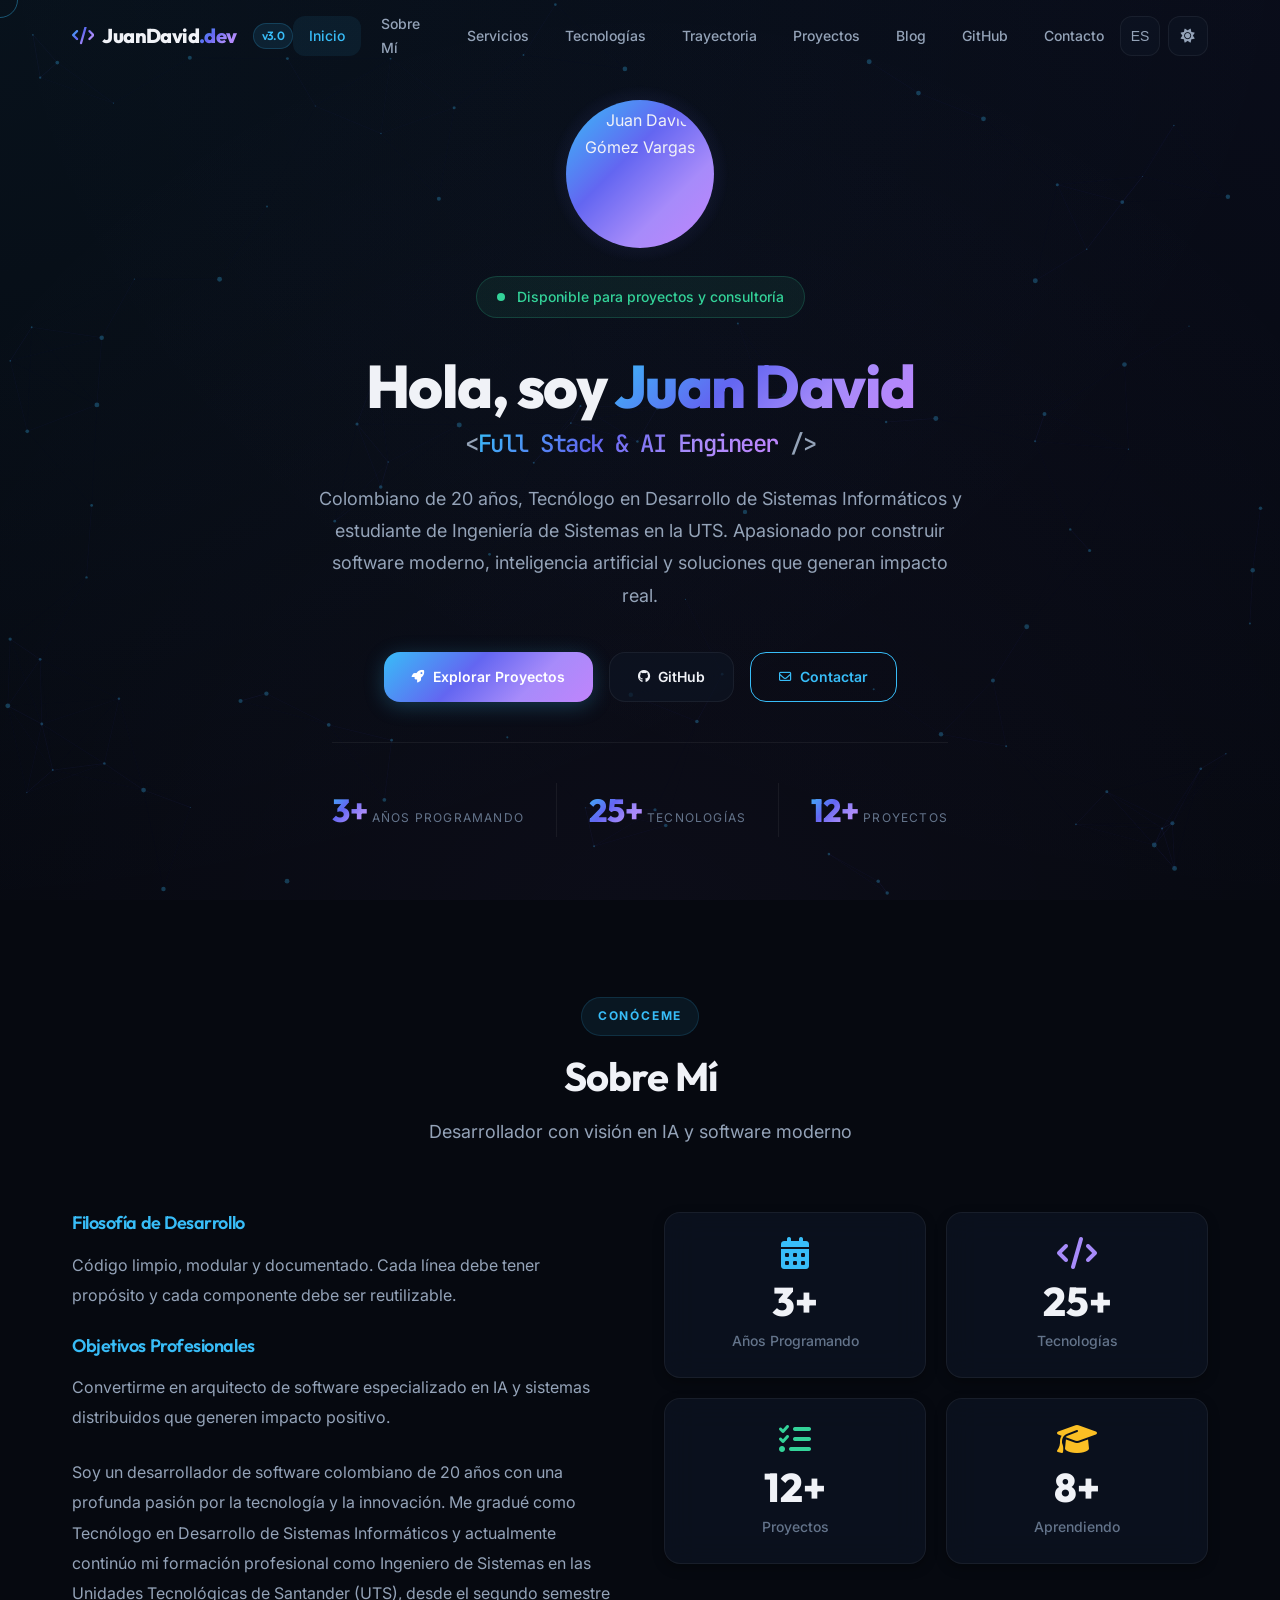
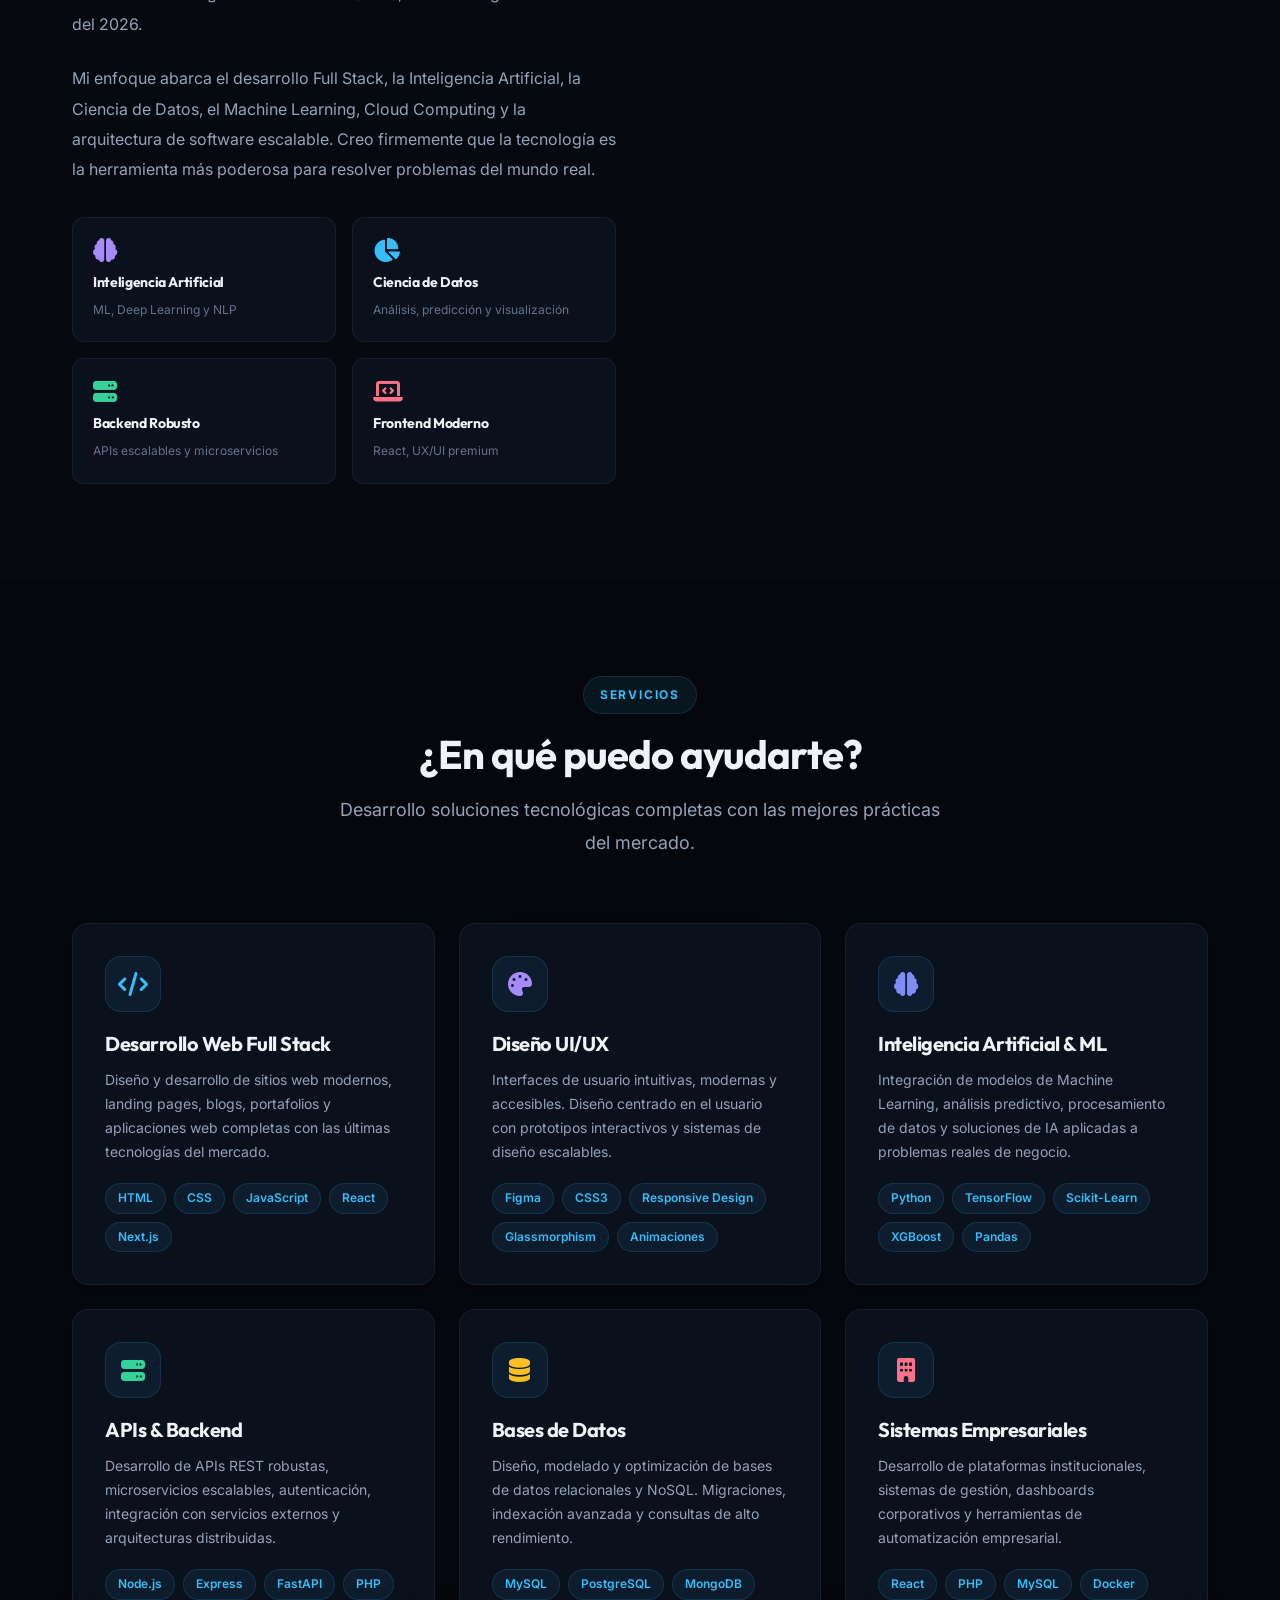
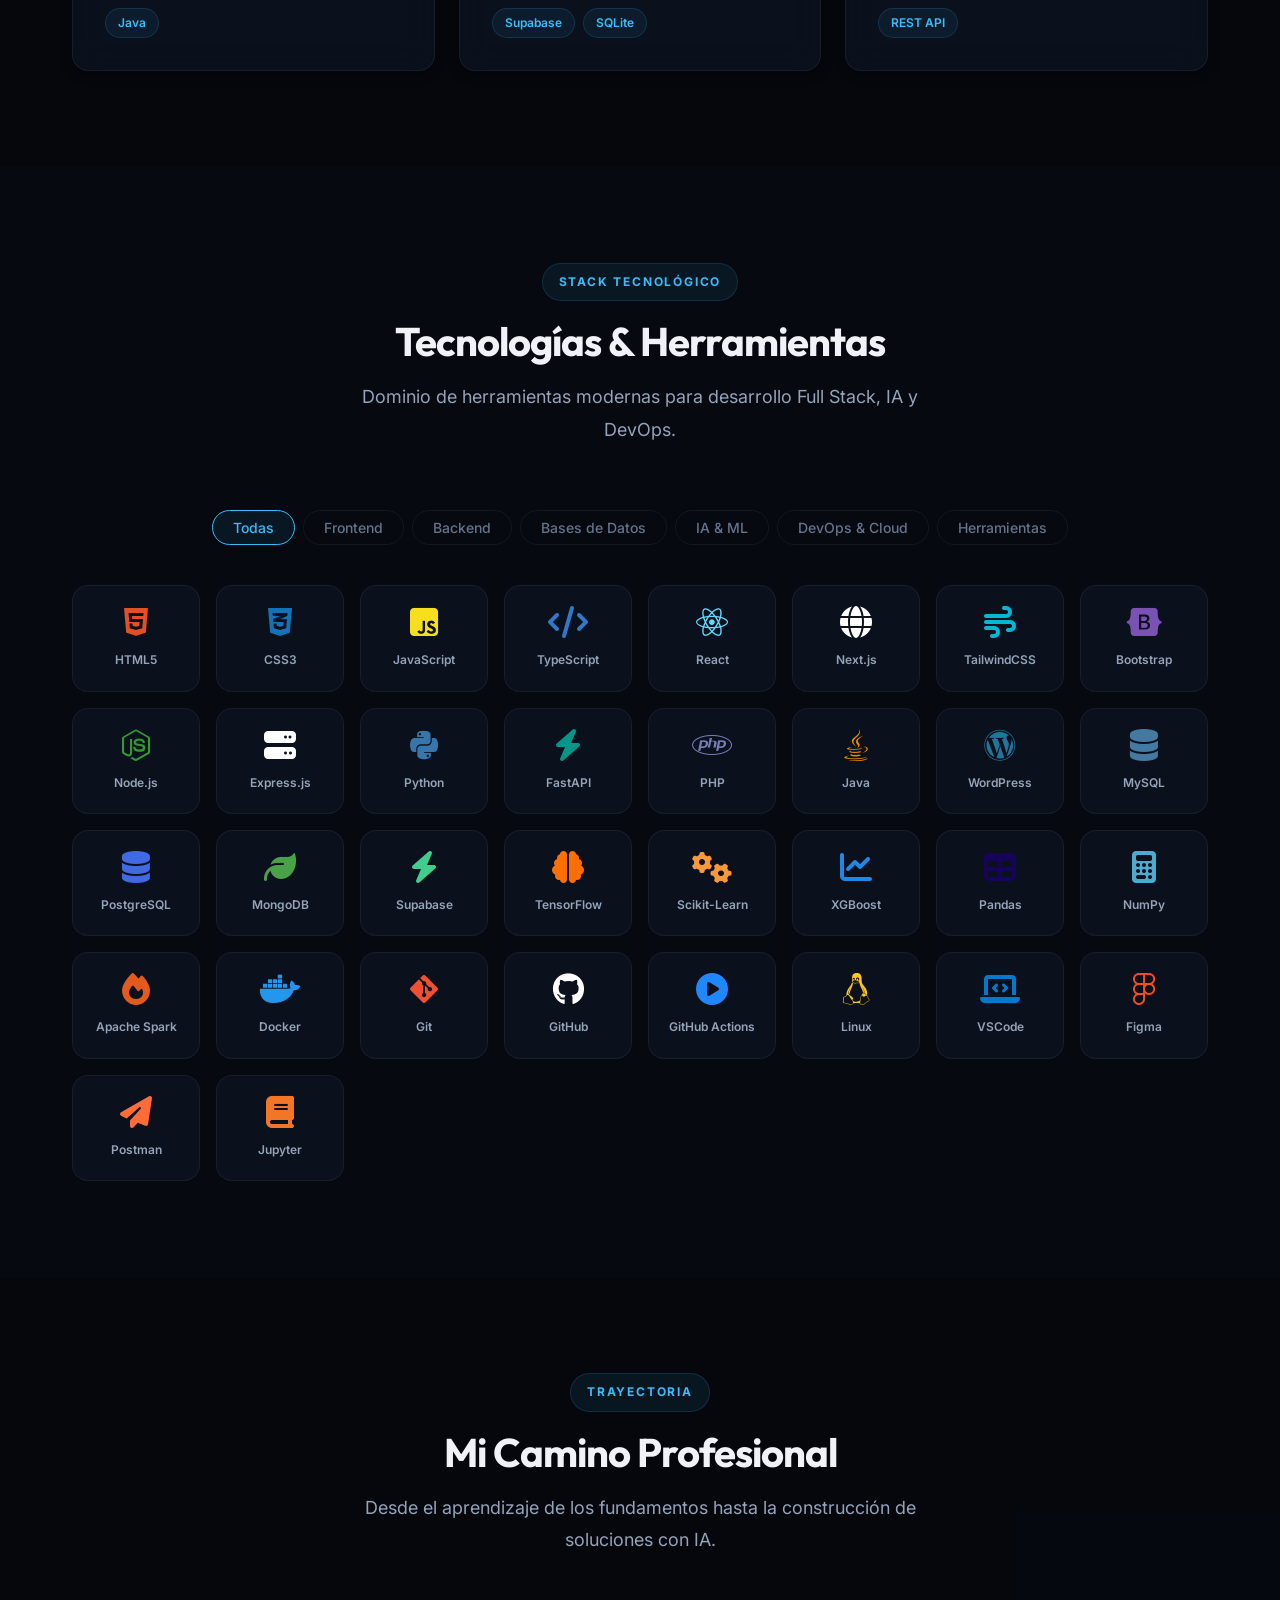
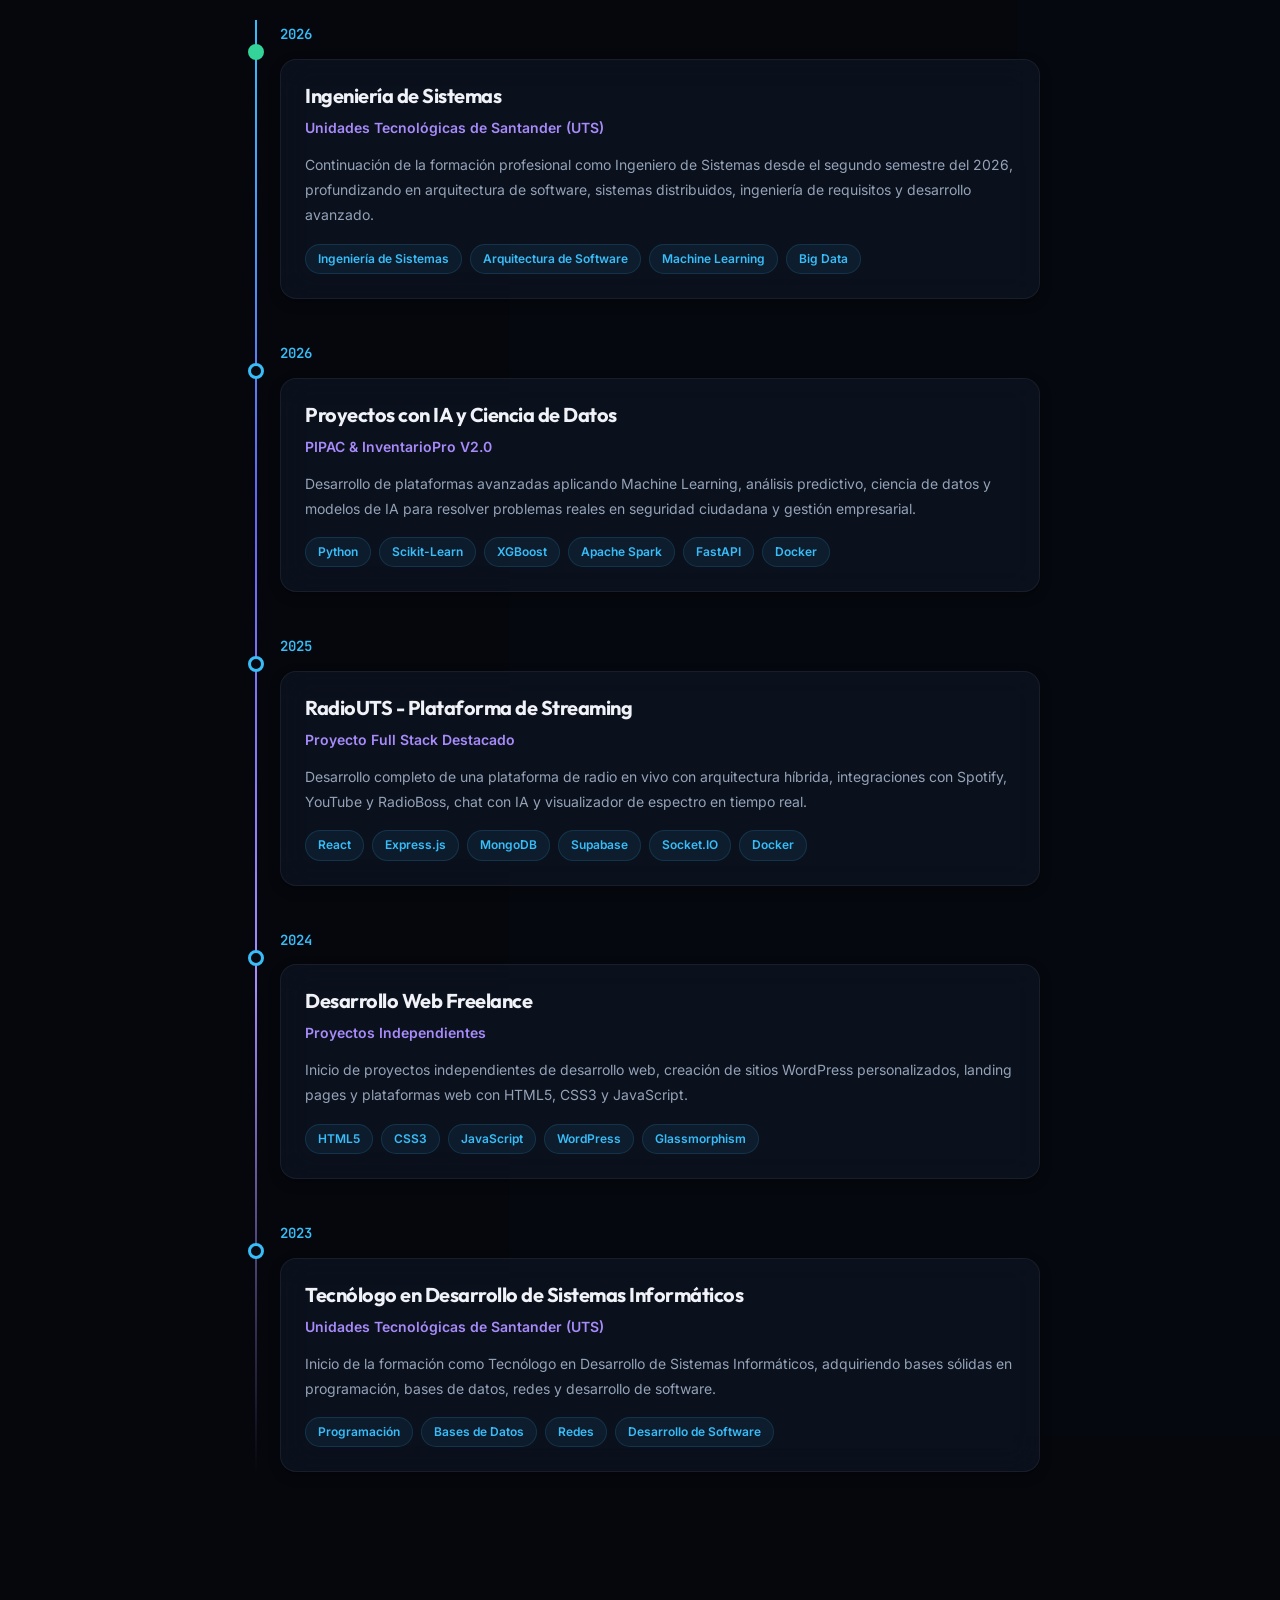
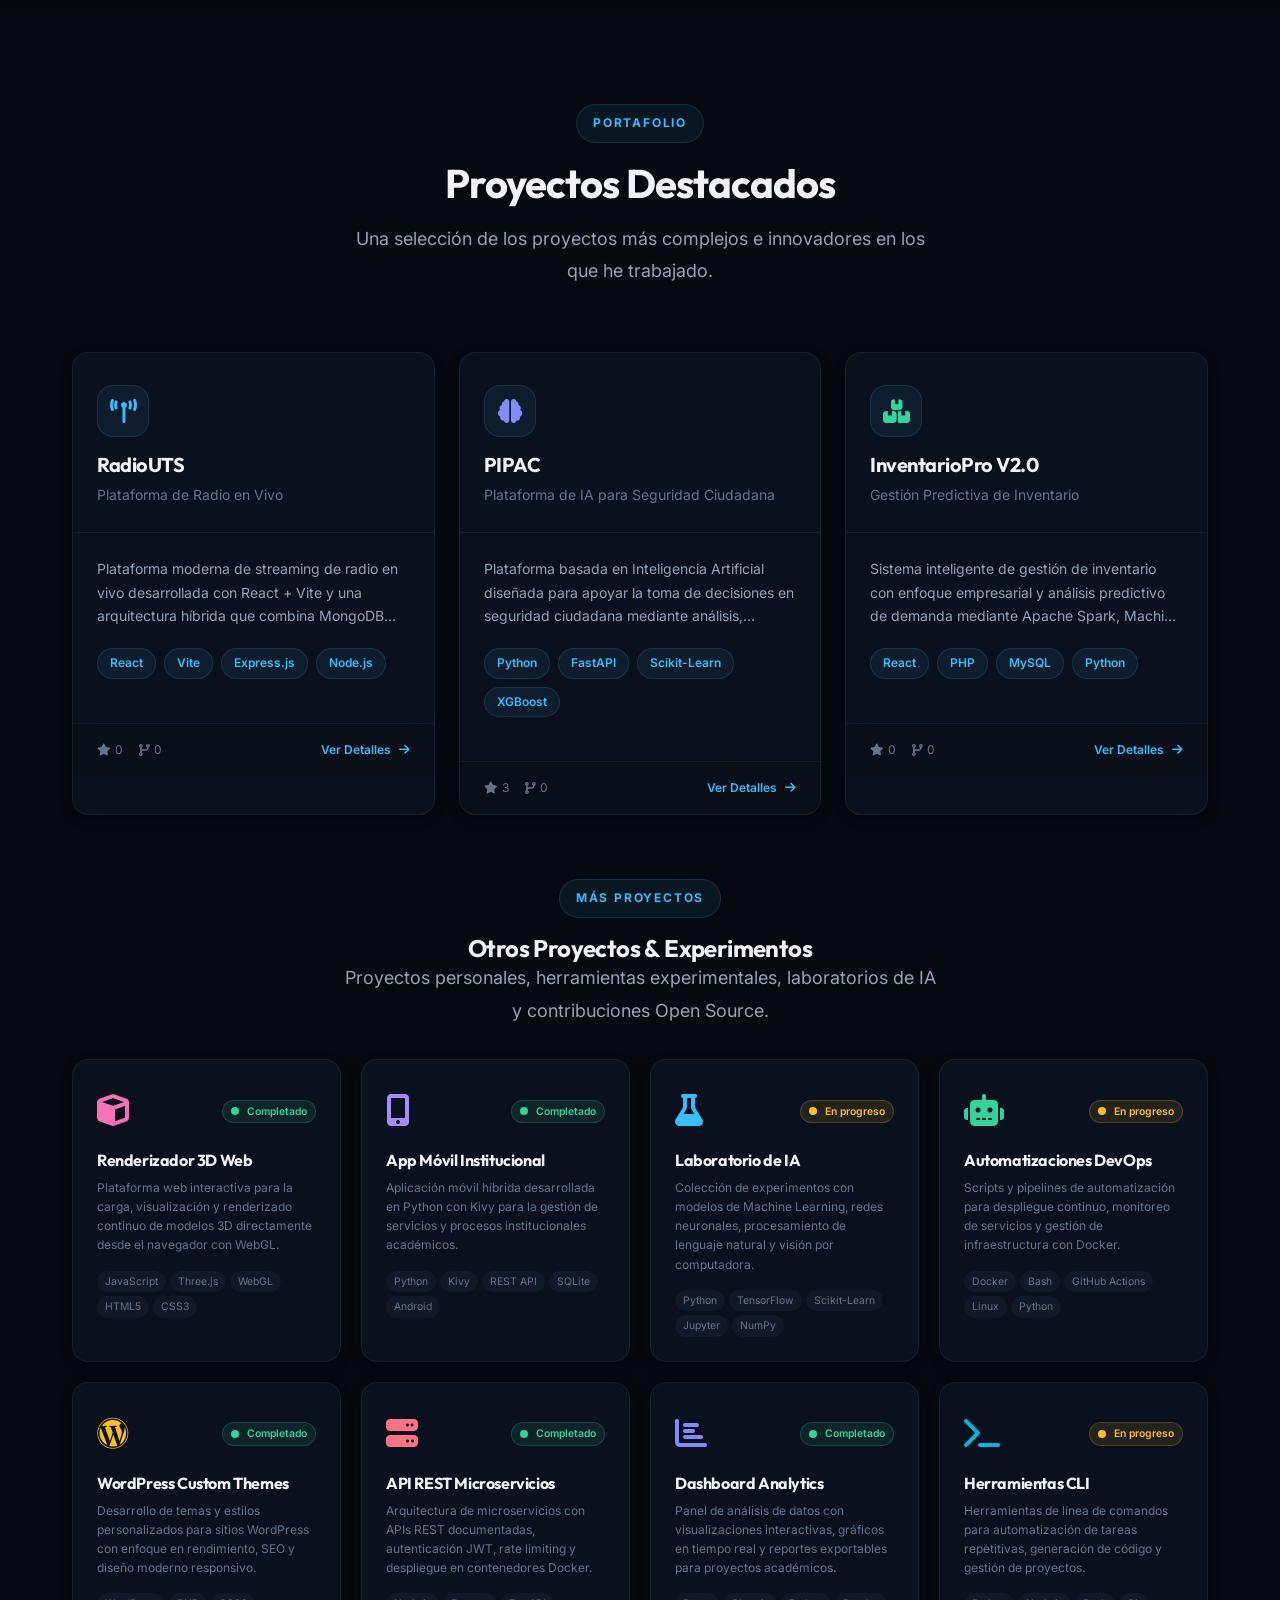
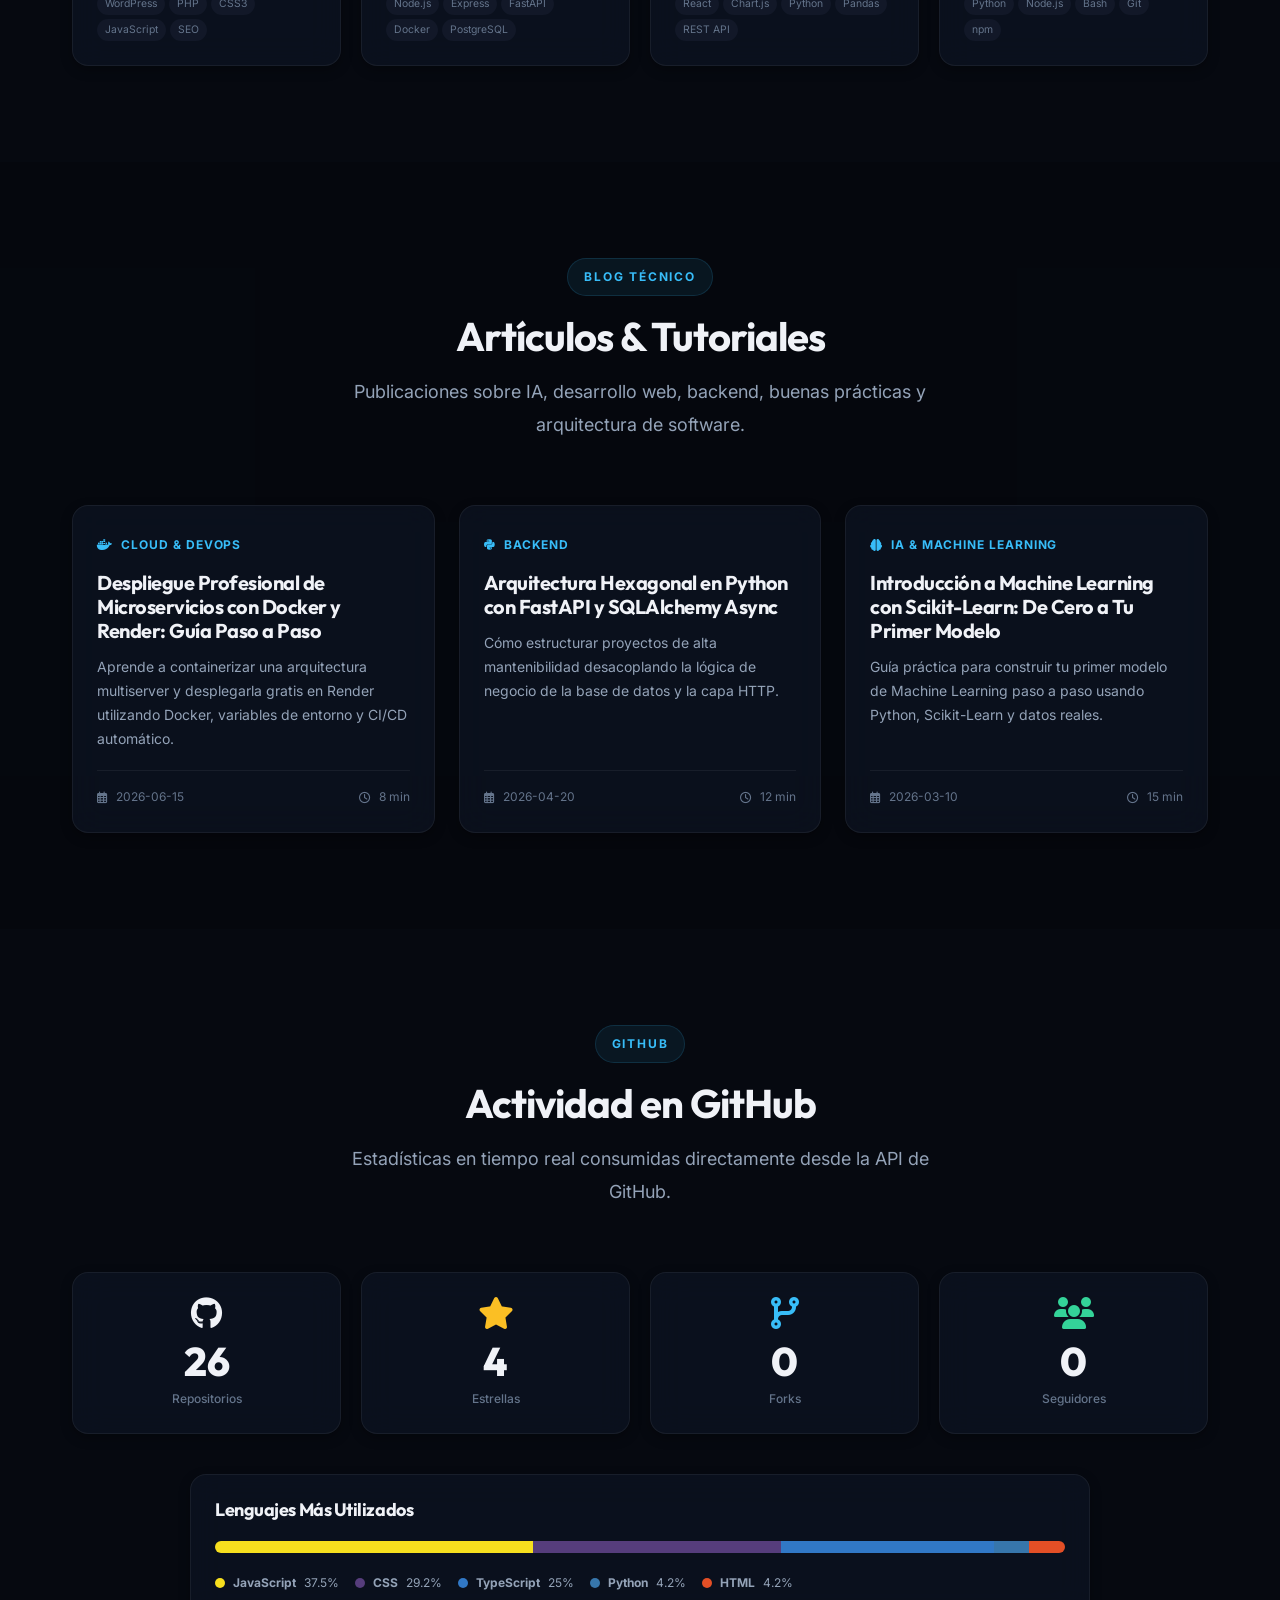
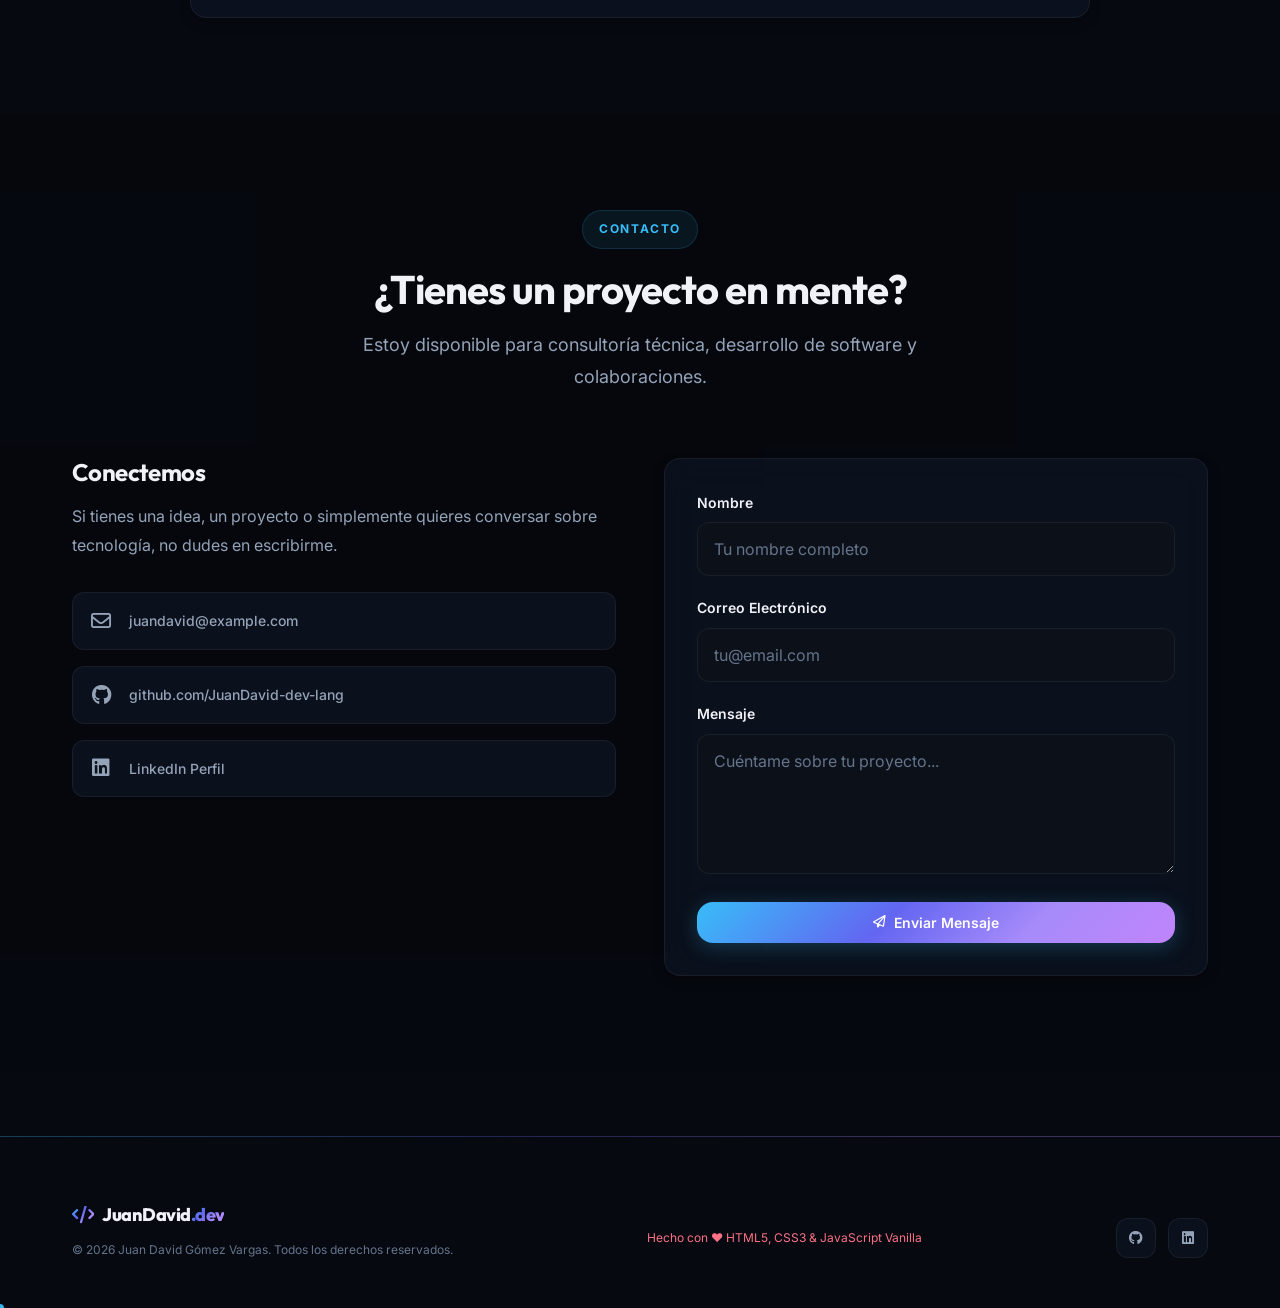
==== commit 1dd6a0b7: "fix: restore layout, real content and data on the portfolio - Add missing #bg-canvas CSS: the partic" ====
--- a/index.html
+++ b/index.html
@@ -15,14 +15,14 @@
   <meta property="og:url" content="https://juandavid-dev-lang.github.io/">
   <meta property="og:title" content="Juan David Gómez Vargas | Desarrollador Full Stack">
   <meta property="og:description" content="Portafolio profesional especializado en desarrollo Full Stack, Inteligencia Artificial, Ciencia de Datos y Arquitectura de Software.">
-  <meta property="og:image" content="assets/images/og-cover.png">
+  <meta property="og:image" content="https://github.com/JuanDavid-dev-lang.png?size=400">
 
   <!-- Twitter -->
   <meta property="twitter:card" content="summary_large_image">
   <meta property="twitter:url" content="https://juandavid-dev-lang.github.io/">
   <meta property="twitter:title" content="Juan David Gómez Vargas | Desarrollador Full Stack">
   <meta property="twitter:description" content="Portafolio profesional especializado en desarrollo Full Stack, Inteligencia Artificial, Ciencia de Datos y Arquitectura de Software.">
-  <meta property="twitter:image" content="assets/images/og-cover.png">
+  <meta property="twitter:image" content="https://github.com/JuanDavid-dev-lang.png?size=400">
 
   <!-- Favicon & PWA -->
   <link rel="icon" type="image/svg+xml" href="assets/images/favicon.svg">
@@ -97,7 +97,7 @@
       <div class="hero-profile hero-animate-1">
         <div class="hero-avatar-glow"></div>
         <div class="hero-avatar-ring"></div>
-        <img src="https://avatars.githubusercontent.com/u/152912444?v=4" alt="Juan David Gómez Vargas" class="hero-avatar">
+        <img src="https://github.com/JuanDavid-dev-lang.png?size=400" alt="Juan David Gómez Vargas" class="hero-avatar" width="140" height="140">
       </div>
 
       <div class="hero-badge hero-animate-2">
@@ -335,9 +335,9 @@
             <div class="github-stat-label" data-i18n="github_forks">Forks</div>
           </div>
           <div class="glass-panel github-stat-card reveal hover-scale">
-            <i class="fas fa-bolt" style="color: var(--accent-emerald);"></i>
-            <div class="github-stat-number">1.4K+</div>
-            <div class="github-stat-label">Contribuciones</div>
+            <i class="fas fa-users" style="color: var(--accent-emerald);"></i>
+            <div class="github-stat-number" id="stat-followers-count">--</div>
+            <div class="github-stat-label" data-i18n="github_followers">Seguidores</div>
           </div>
         </div>
 
--- a/assets/css/components.css
+++ b/assets/css/components.css
@@ -91,6 +91,17 @@
   width: 50px;
   height: 50px;
   border-color: rgba(167, 139, 250, 0.5);
+}
+
+/* === PARTICLES CANVAS === */
+#bg-canvas {
+  position: fixed;
+  inset: 0;
+  width: 100%;
+  height: 100%;
+  z-index: -1;
+  pointer-events: none;
+  opacity: 0.7;
 }
 
 /* === AURORA BACKGROUND === */
@@ -506,6 +517,12 @@
   color: var(--accent-rose);
   border-color: rgba(251, 113, 133, 0.3);
   background: rgba(251, 113, 133, 0.08);
+}
+
+.modal-grid {
+  display: grid;
+  grid-template-columns: 1.2fr 0.8fr;
+  gap: var(--space-8);
 }
 
 .modal-body {
--- a/assets/css/responsive.css
+++ b/assets/css/responsive.css
@@ -38,6 +38,10 @@
     right: 0;
   }
 
+  .modal-grid {
+    grid-template-columns: 1fr;
+  }
+
   .nav-link {
     padding: var(--space-4);
     font-size: var(--fs-base);
